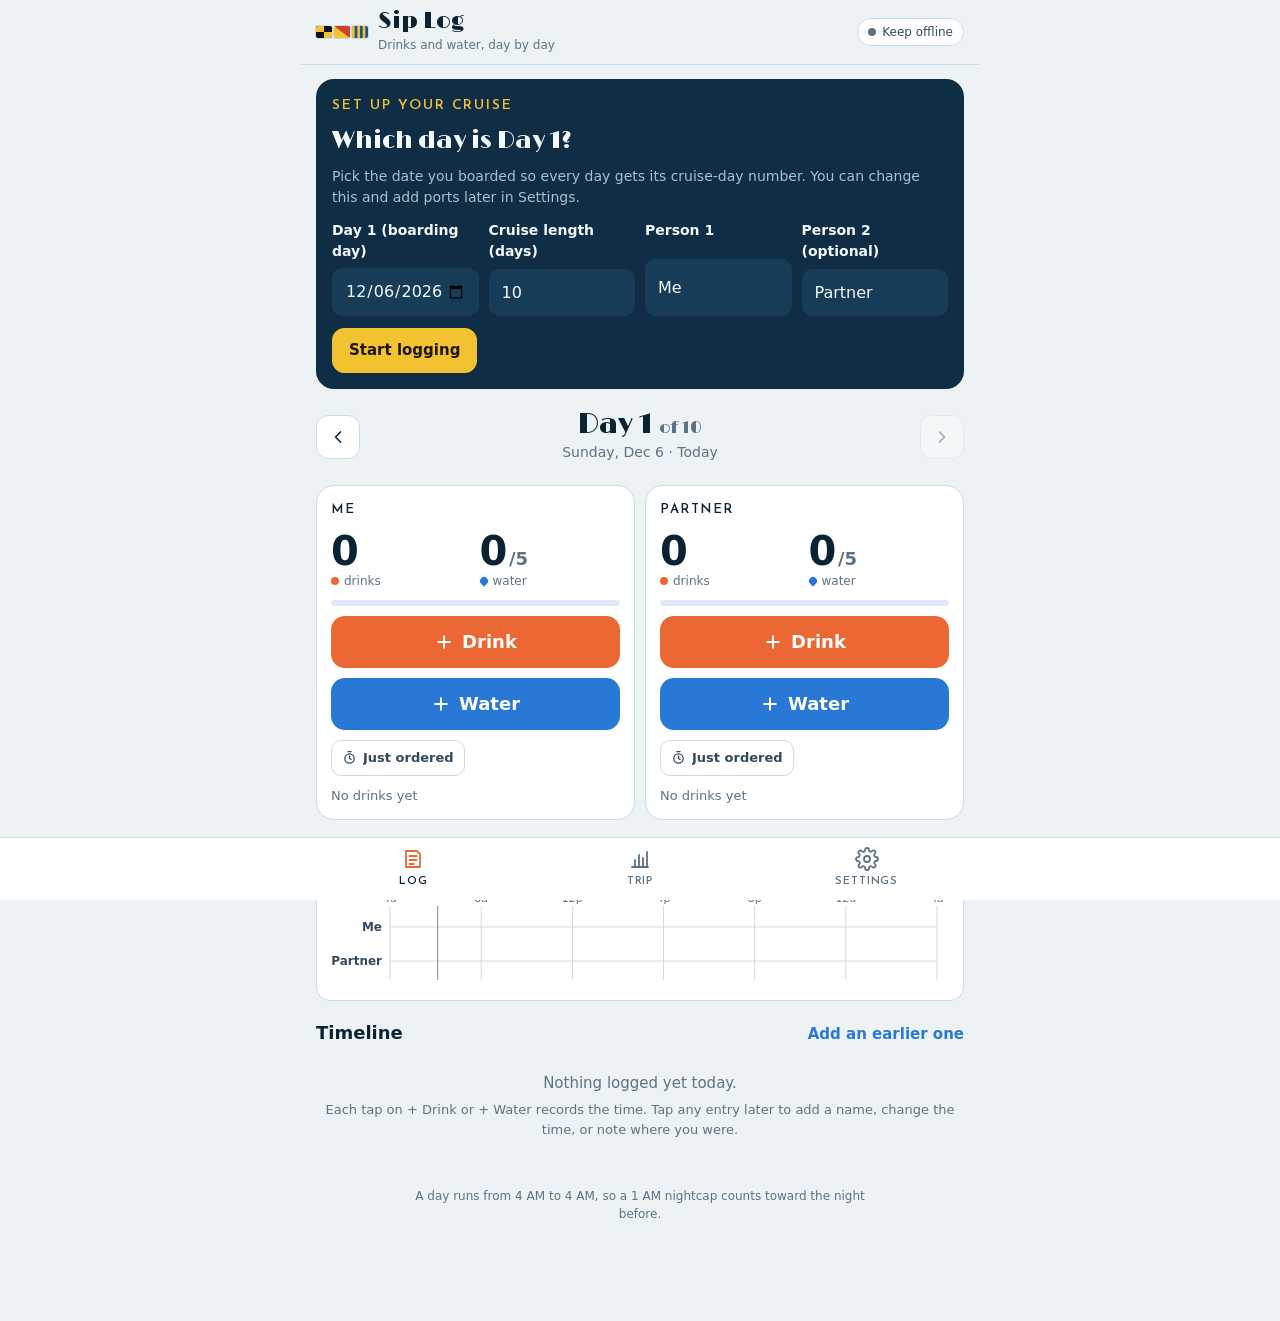
==== Sip-Log.html @ e6760090 "Sip Log: offline drink and water counter One-tap drink and water logging per person, optional drink " ====
<!doctype html>
<html lang="en">
<head>
<meta charset="utf-8">
<meta name="viewport" content="width=device-width, initial-scale=1, viewport-fit=cover">
<title>Sip Log</title>
<meta name="description" content="Offline drink and water counter for your cruise: one-tap logging, finish times, a daily timeline and a day-by-day trip history.">
<meta name="theme-color" content="#0f2d44">
<meta name="mobile-web-app-capable" content="yes">
<meta name="apple-mobile-web-app-capable" content="yes">
<meta name="apple-mobile-web-app-title" content="Sip Log">
<meta name="apple-mobile-web-app-status-bar-style" content="default">
<link rel="icon" type="image/png" href="[data-uri]">
<link rel="apple-touch-icon" href="[data-uri]">
<style>
:root{padding-top:env(safe-area-inset-top,0px);padding-bottom:env(safe-area-inset-bottom,0px)}[hidden]{display:none!important}img{max-width:100%}
@font-face{font-family:"Limelight";font-style:normal;font-weight:400;font-display:swap;src:url([data-uri]) format("woff2")}
@font-face{font-family:"Josefin Sans";font-style:normal;font-weight:600;font-display:swap;src:url([data-uri]) format("woff2")}
/* Layout: a ship's-log page per cruise day. Counters on top, the day's timeline below,
   a deck-style tab bar at the bottom. Drinks are orange, water is blue, everywhere. */
:root {
  --bg: #edf3f5;
  --surface: #ffffff;
  --surface-2: #e2ecf0;
  --ink: #0b2233;
  --ink-2: #33495a;
  --muted: #5d7282;
  --line: #cddbe2;
  --navy: #0f2d44;
  --navy-2: #173c58;
  --navy-ink: #f3f8fa;
  --navy-muted: #a9c0cf;
  --drink: #eb6834;
  --water: #2a78d6;
  --drink-soft: #fbe3d8;
  --water-soft: #dce9f9;
  --flag: #f2c230;
  --good: #23784a;
  --warn: #a35b00;
  --danger: #b3261e;
  --scrim: rgba(4, 16, 26, .55);
  --shadow: 0 1px 2px rgba(11, 34, 51, .06), 0 8px 24px rgba(11, 34, 51, .08);
  --font-display: "Limelight", "Didot", "Bodoni 72", Georgia, serif;
  --font-label: "Josefin Sans", "Futura", "Avenir Next", "Century Gothic", system-ui, sans-serif;
  --font-body: system-ui, -apple-system, "Segoe UI", Roboto, "Helvetica Neue", Arial, sans-serif;
  --r: 14px;
  --tabbar: 62px;
}
@media (prefers-color-scheme: dark) {
  :root:not([data-theme="light"]) {
    --bg: #07131c; --surface: #0e1f2c; --surface-2: #142a3a; --ink: #e7f0f4; --ink-2: #bfd0da;
    --muted: #8ca3b2; --line: #21384a; --navy: #0b2131; --navy-2: #14344b; --navy-ink: #eef5f8; --navy-muted: #9db5c4;
    --drink: #d95926; --water: #3987e5; --drink-soft: #3a2117; --water-soft: #13304f;
    --flag: #f2c230; --good: #5cc98a; --warn: #f0a63a; --danger: #ff8a80; --scrim: rgba(0, 0, 0, .62);
    --shadow: 0 1px 2px rgba(0, 0, 0, .3), 0 8px 24px rgba(0, 0, 0, .35);
    color-scheme: dark;
  }
}
:root[data-theme="dark"] {
  --bg: #07131c; --surface: #0e1f2c; --surface-2: #142a3a; --ink: #e7f0f4; --ink-2: #bfd0da;
  --muted: #8ca3b2; --line: #21384a; --navy: #0b2131; --navy-2: #14344b; --navy-ink: #eef5f8; --navy-muted: #9db5c4;
  --drink: #d95926; --water: #3987e5; --drink-soft: #3a2117; --water-soft: #13304f;
  --flag: #f2c230; --good: #5cc98a; --warn: #f0a63a; --danger: #ff8a80; --scrim: rgba(0, 0, 0, .62);
  --shadow: 0 1px 2px rgba(0, 0, 0, .3), 0 8px 24px rgba(0, 0, 0, .35);
  color-scheme: dark;
}

* { box-sizing: border-box; }
html { -webkit-text-size-adjust: 100%; }
body { margin: 0; background: var(--bg); color: var(--ink); font: 15px/1.5 var(--font-body); -webkit-tap-highlight-color: transparent; }
button, input, select, textarea { font: inherit; color: inherit; }
button { cursor: pointer; }
:focus-visible { outline: 3px solid var(--water); outline-offset: 2px; border-radius: 6px; }
h1, h2, h3 { margin: 0; text-wrap: balance; }
p { margin: 0; }
.eyebrow { font-family: var(--font-label); font-weight: 600; font-size: 12px; letter-spacing: .14em; text-transform: uppercase; color: var(--muted); }
.muted { color: var(--muted); }
.small { font-size: 13px; }
.sr { position: absolute; width: 1px; height: 1px; overflow: hidden; clip: rect(0 0 0 0); white-space: nowrap; }

/* shell */
.app { max-width: 680px; margin: 0 auto; padding-inline: 16px; padding-block: 0 calc(var(--tabbar) + 28px + env(safe-area-inset-bottom, 0px)); }
.top { position: sticky; top: env(safe-area-inset-top, 0px); z-index: 20; margin-inline: -16px; padding: 10px 16px; display: flex; align-items: center; gap: 12px; background: var(--bg); border-bottom: 1px solid var(--line); }
.top::before { content: ""; position: absolute; left: 0; right: 0; bottom: 100%; height: env(safe-area-inset-top, 0px); background: var(--bg); }
.brand { display: flex; align-items: center; gap: 10px; flex: 1; min-width: 0; }
.brand h1 { font-family: var(--font-display); font-weight: 400; font-size: 23px; line-height: 1; }
.brand .sub { font-size: 12px; color: var(--muted); margin-top: 3px; white-space: nowrap; overflow: hidden; text-overflow: ellipsis; }
.brand > div { min-width: 0; }
.flags { display: flex; gap: 2px; flex: none; }
.flags svg { display: block; border-radius: 2px; box-shadow: 0 0 0 1px var(--line); }
.status-pill { flex: none; display: inline-flex; align-items: center; gap: 6px; border: 1px solid var(--line); background: var(--surface); border-radius: 999px; padding: 4px 10px; font-size: 12px; color: var(--ink-2); }
.status-pill i { width: 8px; height: 8px; border-radius: 50%; background: var(--muted); display: inline-block; }
.status-pill.ok i { background: var(--good); }
.tabs { position: fixed; left: 0; right: 0; bottom: 0; z-index: 30; background: var(--surface); border-top: 1px solid var(--line); padding-bottom: env(safe-area-inset-bottom, 0px); }
.tabs .in { max-width: 680px; margin: 0 auto; display: grid; grid-template-columns: repeat(3, 1fr); }
.tabs button { height: var(--tabbar); border: 0; background: none; display: grid; justify-items: center; align-content: center; gap: 3px; color: var(--muted); font-family: var(--font-label); font-weight: 600; font-size: 11px; letter-spacing: .08em; text-transform: uppercase; }
.tabs button svg { width: 24px; height: 24px; }
.tabs button[aria-current="page"] { color: var(--ink); }
.tabs button[aria-current="page"] svg { color: var(--drink); }
.view { padding-block: 14px 8px; display: grid; grid-template-columns: minmax(0, 1fr); gap: 18px; }
.view > * { min-width: 0; }

/* controls */
.btn { display: inline-flex; align-items: center; justify-content: center; gap: 8px; min-height: 44px; padding: 10px 16px; border-radius: 12px; border: 1px solid var(--line); background: var(--surface); color: var(--ink); font-weight: 600; }
.btn svg { width: 18px; height: 18px; flex: none; }
.btn.small { min-height: 36px; padding: 6px 12px; font-size: 14px; border-radius: 10px; }
.btn.ghost { background: transparent; }
.btn.navy { background: var(--navy); border-color: var(--navy); color: var(--navy-ink); }
.btn.danger { color: var(--danger); border-color: currentColor; background: transparent; }
.btn-row { display: flex; flex-wrap: wrap; gap: 8px; }
.linkish { border: 0; background: none; color: var(--water); font-weight: 600; padding: 4px 0; }
.icon-btn { flex: none; width: 44px; height: 44px; display: inline-grid; place-items: center; border-radius: 12px; border: 1px solid var(--line); background: var(--surface); color: var(--ink); }
.icon-btn svg { width: 20px; height: 20px; }
.icon-btn:disabled { opacity: .35; cursor: default; }
.chips { display: flex; flex-wrap: wrap; gap: 8px; }
.chip { display: inline-flex; align-items: center; gap: 6px; min-height: 36px; padding: 6px 12px; border-radius: 999px; border: 1px solid var(--line); background: var(--surface); color: var(--ink-2); font-size: 14px; }
.chip[aria-pressed="true"] { background: var(--ink); border-color: var(--ink); color: var(--bg); }
.seg { display: inline-flex; border: 1px solid var(--line); border-radius: 12px; overflow: hidden; background: var(--surface); }
.seg button { border: 0; background: none; padding: 8px 14px; min-height: 40px; font-size: 14px; font-weight: 600; color: var(--ink-2); }
.seg button + button { border-left: 1px solid var(--line); }
.seg button[aria-pressed="true"] { background: var(--ink); color: var(--bg); }
.field { display: grid; gap: 6px; font-size: 14px; }
.field > span:first-child { font-weight: 600; }
.field input, .field select, .field textarea { width: 100%; border: 1px solid var(--line); background: var(--surface); border-radius: 10px; padding: 10px 12px; min-height: 44px; font-size: 16px; }
.field textarea { min-height: 70px; resize: vertical; }
.inline { display: flex; gap: 8px; align-items: center; }
.inline > input { flex: 1; min-width: 0; }

/* day header */
.dayhead { display: grid; grid-template-columns: auto 1fr auto; gap: 10px; align-items: center; }
.daytitle { border: 0; background: none; text-align: center; padding: 4px; display: grid; justify-items: center; gap: 2px; }
.daytitle .d { font-family: var(--font-display); font-weight: 400; font-size: 28px; line-height: 1.05; }
.daytitle .s { font-size: 14px; color: var(--muted); }
.daytitle .s b { color: var(--ink-2); font-weight: 600; }
.back-today { justify-self: center; }

/* counters */
.people { display: grid; gap: 10px; grid-template-columns: repeat(auto-fit, minmax(150px, 1fr)); }
.tile { background: var(--surface); border: 1px solid var(--line); border-radius: 18px; padding: 14px; display: grid; grid-template-columns: minmax(0, 1fr); gap: 10px; align-content: start; min-width: 0; }
.tile > * { min-width: 0; }
.tile .who { display: flex; justify-content: space-between; align-items: baseline; gap: 6px; }
.tile .who b { font-family: var(--font-label); font-size: 13px; letter-spacing: .12em; text-transform: uppercase; overflow: hidden; text-overflow: ellipsis; white-space: nowrap; }
.figs { display: grid; grid-template-columns: repeat(2, minmax(0, 1fr)); gap: 8px; }
.fig { display: grid; gap: 0; min-width: 0; }
.fig .v { font-size: 40px; font-weight: 700; line-height: 1.05; letter-spacing: -.01em; }
.fig .v .of { font-size: 18px; font-weight: 600; color: var(--muted); margin-left: 2px; letter-spacing: 0; }
.fig .k { font-size: 12px; color: var(--muted); display: flex; align-items: center; gap: 5px; }
.fig .k i { width: 8px; height: 8px; border-radius: 50%; display: inline-block; flex: none; }
.fig.drink .k i { background: var(--drink); }
.fig.water .k i { background: var(--water); border-radius: 50% 50% 50% 0; transform: rotate(-45deg); }
.meter { height: 6px; border-radius: 4px; background: var(--water-soft); overflow: hidden; }
.meter i { display: block; height: 100%; background: var(--water); border-radius: 4px; }
.meter.drinkm { background: var(--drink-soft); }
.meter.drinkm i { background: var(--drink); }
.meter.over i { background: var(--danger); }
.big { min-height: 52px; border-radius: 14px; border: 0; font-size: 18px; font-weight: 700; display: flex; align-items: center; justify-content: center; gap: 8px; width: 100%; color: #fff; }
.big svg { width: 20px; height: 20px; }
.big.drink { background: var(--drink); }
.big.water { background: var(--water); }
.big:active { transform: translateY(1px); }
.mini-row { display: flex; flex-wrap: wrap; gap: 6px; min-width: 0; }
.mini-row > * { min-width: 0; }
.mini { border: 1px solid var(--line); background: transparent; border-radius: 10px; min-height: 36px; padding: 4px 10px; font-size: 13px; font-weight: 600; color: var(--ink-2); display: inline-flex; align-items: center; gap: 6px; max-width: 100%; }
.mini span { overflow: hidden; text-overflow: ellipsis; white-space: nowrap; }
.mini svg { width: 15px; height: 15px; flex: none; }
.lastline { font-size: 13px; color: var(--muted); }
.sipping { border-radius: 12px; padding: 10px; background: var(--drink-soft); display: grid; gap: 8px; }
.sipping p { font-size: 14px; }
.sipping b { font-weight: 700; }
.sipping .btn { background: var(--surface); border-color: var(--drink); min-height: 40px; }
.nudge { font-size: 13px; border-radius: 10px; padding: 8px 10px; background: var(--water-soft); color: var(--ink); }

/* glance strip */
.card { background: var(--surface); border: 1px solid var(--line); border-radius: var(--r); padding: 14px; display: grid; gap: 10px; }
.legend { display: flex; gap: 14px; flex-wrap: wrap; font-size: 12px; color: var(--ink-2); }
.legend span { display: inline-flex; align-items: center; gap: 6px; }
.sw { width: 10px; height: 10px; border-radius: 3px; display: inline-block; }
.sw.drink { background: var(--drink); }
.sw.water { background: var(--water); }
.sw.dot { border-radius: 50%; }
.sw.dia { transform: rotate(45deg); border-radius: 1px; width: 9px; height: 9px; }
.chartbox { position: relative; }
.chartbox svg { display: block; width: 100%; height: auto; overflow: visible; }
.axis-t { fill: var(--muted); font-size: 11px; font-family: var(--font-body); font-variant-numeric: tabular-nums; }
.axis-l { fill: var(--ink-2); font-size: 12px; font-weight: 600; font-family: var(--font-body); }
.grid-l { stroke: var(--line); stroke-width: 1; }
.m-drink { fill: var(--drink); stroke: var(--surface); stroke-width: 2; }
.m-water { fill: var(--water); stroke: var(--surface); stroke-width: 2; }
.m-open { fill: var(--surface); stroke: var(--drink); stroke-width: 2; }
.hit { fill: transparent; cursor: pointer; }
.hit:focus { outline: none; }
.hit:focus + .mk, .hitg:hover .mk, .hitg:focus-within .mk { filter: brightness(1.12); }
.bar-label { fill: var(--ink-2); font-size: 11px; font-weight: 600; font-family: var(--font-body); }
.tip { position: absolute; z-index: 5; pointer-events: none; background: var(--ink); color: var(--bg); border-radius: 10px; padding: 7px 10px; font-size: 13px; line-height: 1.35; box-shadow: var(--shadow); max-width: 220px; transform: translate(-50%, calc(-100% - 10px)); white-space: normal; }
.tip strong { display: block; font-size: 15px; }
.tip .key { display: inline-block; width: 12px; height: 2px; vertical-align: middle; margin-right: 6px; }

/* timeline */
.section-head { display: flex; flex-wrap: wrap; align-items: baseline; justify-content: space-between; gap: 6px 10px; }
.section-head h2 { font-size: 18px; }
.tl { list-style: none; margin: 0; padding: 0; display: grid; }
.tl-item { display: grid; grid-template-columns: 64px 22px 1fr auto; gap: 8px; align-items: start; padding: 10px 2px; width: 100%; border: 0; border-bottom: 1px solid var(--line); background: none; text-align: left; }
.tl-item:active { background: var(--surface-2); }
.tl-item time { font-size: 13px; font-weight: 600; font-variant-numeric: tabular-nums; color: var(--ink-2); padding-top: 2px; }
.tl-ico { width: 22px; height: 22px; display: grid; place-items: center; }
.tl-ico svg { width: 20px; height: 20px; }
.tl-ico.drink { color: var(--drink); }
.tl-ico.water { color: var(--water); }
.tl-main { display: grid; gap: 2px; min-width: 0; }
.tl-main b { font-size: 15px; line-height: 1.3; overflow-wrap: anywhere; }
.tl-main span { font-size: 13px; color: var(--muted); }
.tl-side { font-size: 13px; color: var(--muted); text-align: right; white-space: nowrap; }
.tl-gap { font-size: 12px; color: var(--muted); padding: 3px 0 3px 72px; border-bottom: 1px solid var(--line); }
.who-chip { font-family: var(--font-label); font-weight: 600; font-size: 11px; letter-spacing: .08em; text-transform: uppercase; color: var(--ink-2); background: var(--surface-2); border-radius: 6px; padding: 1px 6px; margin-right: 6px; }
.badge-sip { font-size: 11px; font-weight: 700; color: var(--drink); border: 1px solid currentColor; border-radius: 6px; padding: 0 5px; margin-left: 6px; }
.empty { padding: 22px 8px; text-align: center; color: var(--muted); display: grid; gap: 6px; justify-items: center; }
.sumtable { width: 100%; border-collapse: collapse; font-size: 14px; }
.sumtable th, .sumtable td { padding: 8px 6px; border-bottom: 1px solid var(--line); text-align: right; font-variant-numeric: tabular-nums; white-space: nowrap; }
.sumtable th { font-family: var(--font-label); font-size: 11px; letter-spacing: .1em; text-transform: uppercase; color: var(--muted); font-weight: 600; }
.sumtable th:first-child, .sumtable td:first-child { text-align: left; white-space: normal; }
.sumtable tr.click { cursor: pointer; }
.sumtable tr.click:active td { background: var(--surface-2); }
.sumtable tr.today td { font-weight: 700; }
.sumtable tr.future td { color: var(--muted); }
.tablewrap { overflow-x: auto; }

/* trip */
.stats { display: grid; grid-template-columns: repeat(2, minmax(0, 1fr)); gap: 1px; background: var(--line); border: 1px solid var(--line); border-radius: var(--r); overflow: hidden; }
.stat { background: var(--surface); padding: 12px 14px; display: grid; gap: 2px; min-width: 0; }
.stat .k { font-size: 13px; color: var(--muted); }
.stat .v { font-size: 26px; font-weight: 700; line-height: 1.1; }
.stat .d { font-size: 12px; color: var(--muted); }
.list { display: grid; }
.list > div { display: flex; justify-content: space-between; gap: 10px; padding: 8px 0; border-bottom: 1px solid var(--line); font-size: 14px; }
.list > div span:last-child { color: var(--muted); font-variant-numeric: tabular-nums; white-space: nowrap; }

/* sheets */
.overlay { position: fixed; inset: 0; z-index: 50; background: var(--scrim); display: flex; align-items: flex-end; justify-content: center; }
.panel { background: var(--bg); color: var(--ink); width: 100%; max-width: 620px; max-height: calc(100% - 24px - env(safe-area-inset-top, 0px)); border-radius: 20px 20px 0 0; overflow-y: auto; overscroll-behavior: contain; box-shadow: var(--shadow); padding: 0 16px calc(24px + env(safe-area-inset-bottom, 0px)); animation: rise .22s cubic-bezier(.2, .8, .2, 1); display: grid; gap: 14px; align-content: start; }
.panel > * { min-width: 0; }
@media (min-width: 720px) { .overlay { align-items: center; } .panel { border-radius: 20px; max-height: 90vh; } }
@keyframes rise { from { transform: translateY(24px); opacity: .4; } to { transform: none; opacity: 1; } }
.panel-bar { position: sticky; top: 0; z-index: 2; display: flex; justify-content: space-between; align-items: center; gap: 8px; padding: 12px 0 8px; background: var(--bg); }
.panel-bar h2 { font-size: 18px; }
.sugg { display: grid; border: 1px solid var(--line); border-radius: 10px; overflow: hidden; background: var(--surface); }
.sugg button { border: 0; border-bottom: 1px solid var(--line); background: none; text-align: left; padding: 10px 12px; display: flex; justify-content: space-between; gap: 10px; font-size: 15px; }
.sugg button:last-child { border-bottom: 0; }
.sugg button span:last-child { color: var(--muted); font-size: 13px; white-space: nowrap; }
.daylist { display: grid; }
.daylist button { border: 0; border-bottom: 1px solid var(--line); background: none; text-align: left; padding: 10px 2px; display: grid; grid-template-columns: 1fr auto; gap: 4px 10px; align-items: center; }
.daylist button b { font-size: 15px; }
.daylist button span { font-size: 13px; color: var(--muted); }
.daylist button .tot { grid-row: span 2; text-align: right; font-variant-numeric: tabular-nums; }
.daylist button[aria-current="true"] b { color: var(--drink); }
.setup { background: var(--navy); color: var(--navy-ink); border-radius: 18px; padding: 16px; display: grid; gap: 12px; }
.setup .eyebrow { color: var(--flag); }
.setup h2 { font-family: var(--font-display); font-weight: 400; font-size: 24px; line-height: 1.1; }
.setup p { color: var(--navy-muted); font-size: 14px; }
.setup .field input { background: var(--navy-2); border-color: var(--navy-2); color: var(--navy-ink); }
.setup .btn { border-color: var(--navy-2); background: transparent; color: var(--navy-ink); }
.setup .btn.go { background: var(--flag); border-color: var(--flag); color: #1b1606; }
.settings { display: grid; gap: 16px; }
.settings h3 { font-size: 13px; font-family: var(--font-label); font-weight: 600; letter-spacing: .14em; text-transform: uppercase; color: var(--muted); }
.grid2 { display: grid; grid-template-columns: repeat(auto-fill, minmax(140px, 1fr)); gap: 10px; }
.grid2 > * { min-width: 0; }
.field input[type="date"], .field input[type="datetime-local"] { min-width: 0; max-width: 100%; }
.ports { display: grid; gap: 8px; }
.ports label { display: grid; grid-template-columns: 92px 1fr; gap: 8px; align-items: center; font-size: 13px; color: var(--muted); }
.ports input { border: 1px solid var(--line); background: var(--surface); border-radius: 10px; padding: 8px 10px; min-height: 40px; font-size: 16px; width: 100%; }
.foot { font-size: 12px; color: var(--muted); text-align: center; padding: 8px 0 0; max-width: 60ch; margin-inline: auto; }
.toast { position: fixed; left: 0; right: 0; margin-inline: auto; width: max-content; bottom: calc(var(--tabbar) + 14px + env(safe-area-inset-bottom, 0px)); z-index: 80; background: var(--ink); color: var(--bg); border-radius: 12px; padding: 10px 14px; display: flex; gap: 12px; align-items: center; box-shadow: var(--shadow); max-width: calc(100% - 32px); font-size: 14px; }
.toast button { border: 0; background: none; color: var(--flag); font-weight: 700; padding: 4px; white-space: nowrap; }
@media (prefers-reduced-motion: reduce) { *, *::before, *::after { animation: none !important; transition: none !important; } }

</style>
</head>
<body>
<div class="app" id="app">
  <header class="top">
    <div class="brand">
      <span class="flags" aria-hidden="true" title="L·O·G in signal flags">
        <svg width="16" height="12" viewBox="0 0 16 12"><rect width="16" height="12" fill="#111111"/><rect width="8" height="6" fill="#f2c230"/><rect x="8" y="6" width="8" height="6" fill="#f2c230"/></svg>
        <svg width="16" height="12" viewBox="0 0 16 12"><rect width="16" height="12" fill="#f2c230"/><path d="M0 0H16V12Z" fill="#d23d2c"/></svg>
        <svg width="16" height="12" viewBox="0 0 16 12"><rect width="16" height="12" fill="#1d4f91"/><rect width="2.67" height="12" fill="#f2c230"/><rect x="5.33" width="2.67" height="12" fill="#f2c230"/><rect x="10.67" width="2.67" height="12" fill="#f2c230"/></svg>
      </span>
      <div>
        <h1>Sip Log</h1>
        <p class="sub" id="brand-sub">Drinks and water, day by day</p>
      </div>
    </div>
    <button class="status-pill" id="status" data-act="offline-help" type="button"><i></i><span>Offline</span></button>
  </header>
  <main>
    <section class="view" id="v-log" aria-label="Day log"></section>
    <section class="view" id="v-trip" aria-label="Whole trip" hidden></section>
    <section class="view" id="v-settings" aria-label="Settings" hidden></section>
  </main>
</div>
<nav class="tabs" aria-label="Sections">
  <div class="in">
    <button type="button" data-go="log"><svg viewBox="0 0 24 24" fill="none" stroke="currentColor" stroke-width="1.8" stroke-linecap="round" stroke-linejoin="round"><path d="M5 4h11l3 3v13H5z"/><path d="M8.5 9h7M8.5 13h7M8.5 17h4"/></svg><span>Log</span></button>
    <button type="button" data-go="trip"><svg viewBox="0 0 24 24" fill="none" stroke="currentColor" stroke-width="1.8" stroke-linecap="round" stroke-linejoin="round"><path d="M4 20h16"/><path d="M7 20v-7M11 20V8M15 20v-9M19 20V5"/></svg><span>Trip</span></button>
    <button type="button" data-go="settings"><svg viewBox="0 0 24 24" fill="none" stroke="currentColor" stroke-width="1.8" stroke-linecap="round" stroke-linejoin="round"><circle cx="12" cy="12" r="3"/><path d="M19.4 15a1.7 1.7 0 0 0 .3 1.8l.1.1a2 2 0 1 1-2.8 2.8l-.1-.1a1.7 1.7 0 0 0-1.8-.3 1.7 1.7 0 0 0-1 1.5V21a2 2 0 1 1-4 0v-.1a1.7 1.7 0 0 0-1.1-1.5 1.7 1.7 0 0 0-1.8.3l-.1.1a2 2 0 1 1-2.8-2.8l.1-.1a1.7 1.7 0 0 0 .3-1.8 1.7 1.7 0 0 0-1.5-1H3a2 2 0 1 1 0-4h.1a1.7 1.7 0 0 0 1.5-1.1 1.7 1.7 0 0 0-.3-1.8l-.1-.1a2 2 0 1 1 2.8-2.8l.1.1a1.7 1.7 0 0 0 1.8.3H9a1.7 1.7 0 0 0 1-1.5V3a2 2 0 1 1 4 0v.1a1.7 1.7 0 0 0 1 1.5 1.7 1.7 0 0 0 1.8-.3l.1-.1a2 2 0 1 1 2.8 2.8l-.1.1a1.7 1.7 0 0 0-.3 1.8V9a1.7 1.7 0 0 0 1.5 1H21a2 2 0 1 1 0 4h-.1a1.7 1.7 0 0 0-1.5 1z"/></svg><span>Settings</span></button>
  </div>
</nav>
<div id="layer"></div>
<div class="toast" id="toast" role="status" aria-live="polite" hidden></div>

<script type="text/plain" id="catalog-data">
Beer|1
Glass of wine|1
Glass of bubbly|1
Shot|1
Double|2
Hard seltzer|1
Cocktail|1.5
Frozen drink|1.3
Spiked coffee|1
Rum and Coke|1.3
Vodka cranberry|1.3
Piña Colada|1.3
Painkiller|1.3
Mai Tai (Trader Vic's)|1.7
Resort Mai Tai|1.8
Bahama Mama|1
Rum Runner|1.7
Zombie|3.3
Hurricane|2
Planter's Punch|1.4
Jungle Bird|1.3
Navy Grog|2.1
Scorpion|1.3
Scorpion Bowl|2.7
Blue Hawaiian|1.3
Blue Hawaii|1.2
Goombay Smash|1.6
Coco Loco|2
Lava Flow|1
Miami Vice|1.3
Frozen Daiquiri|1.3
Strawberry Daiquiri (Frozen)|1.3
Mango Daiquiri (Frozen)|1.3
Banana Daiquiri (Frozen)|1.5
Peach Daiquiri (Frozen)|1.3
Passion Fruit Daiquiri (Frozen)|1.3
Pineapple Daiquiri (Frozen)|1.3
Watermelon Daiquiri (Frozen)|1.3
Coconut Daiquiri|1.3
Banana Colada|1.2
Mango Colada|1
Strawberry Colada|1
Skinny Colada|1
Chi Chi|1
Coconut Mojito|1
Pineapple Mojito|1
Passion Fruit Mojito|1
Mango Mojito|1
Rum Swizzle|2.1
Queen's Park Swizzle|1.4
Missionary's Downfall|0.8
Fog Cutter|2
Saturn|0.9
Three Dots and a Dash|1.7
Royal Hawaiian|1.1
Suffering Bastard|1.4
Yellow Bird|1.6
Rum Punch (Bajan)|1.4
Caribbean Rum Punch|1.3
Sky Juice|1.4
Batida de Coco|1.3
Guavaberry Colada|0.8
Aruba Ariba|1.5
Shark Bite|1.3
Bob Marley|1.2
Malibu Sunset|0.5
Doctor Funk|1.4
Ancient Mariner|1.5
Nui Nui|1.4
Cobra's Fang|1.7
Tradewinds|1.5
Hotel Nacional Special|1.2
Coconut Patrón Margarita|1.7
Frozen Coconut Margarita|1.7
Spicy Coconut Margarita|1.7
Pineapple Coconut Margarita|1.7
Mango Coconut Margarita|1.7
Skinny Coconut Margarita|1.3
Tequila Colada|1.3
Classic Margarita|1.8
Tommy's Margarita|1.3
Cadillac Margarita|2
Frozen Margarita|2
Frozen Strawberry Margarita|1.7
Mango Margarita|1.7
Spicy Margarita (Jalapeño)|1.8
Spicy Pineapple Margarita|1.7
Passion Fruit Margarita|1.7
Watermelon Margarita|1.7
Blood Orange Margarita|1.7
Blue Margarita|1.8
Raspberry Margarita|1.8
Peach Margarita|1.7
Hibiscus Margarita|1.7
Cucumber Jalapeño Margarita|1.3
Strawberry Basil Margarita|1.7
Champagne Margarita|1.9
Beergarita|2
Paloma|1.3
Fresh Paloma|1.3
Tequila Sunrise|1.3
El Diablo|1.1
Mexican Mule|1.3
Batanga|1.3
Cantarito|1.3
Ranch Water|1.3
Matador|1
Bloody Maria|1.3
Oaxaca Old Fashioned|1.4
Tequila Sour|1.3
Siesta|1.2
Mexican Firing Squad|1.4
Juan Collins|1.3
Tequila Mojito|1.3
Rosita|1.5
Vampiro|1.3
Mezcal Margarita|1.9
Mezcal Paloma|1.4
Naked and Famous|1.2
Mezcal Negroni|1.4
Division Bell|1.1
Mezcal Mule|1.4
Tequila Espresso Martini|1.2
Mexican Martini|1.8
Espresso Martini|1.5
Coconut Espresso Martini|1.3
Salted Caramel Espresso Martini|1
Irish Cream Espresso Martini|1.1
Cosmopolitan|1.5
White Cosmopolitan|1.5
Lemon Drop|1.7
Raspberry Lemon Drop|1.5
Lavender Lemon Drop|1.5
French Martini|1.1
Passion Fruit Martini|1
Lychee Martini|1.6
Appletini|1.3
Chocolate Martini|1.3
Chocolate Raspberry Martini|1.3
White Chocolate Martini|1.3
Mint Chocolate Martini|1.5
Hazelnut Martini|1.5
Tiramisu Martini|1
Key Lime Pie Martini|1.4
Pineapple Upside-Down Martini|1
Birthday Cake Martini|1.2
Coconut Cream Pie Martini|0.9
Caramel Apple Martini|1.4
Dirty Martini|1.7
Classic Gin Martini|1.9
Vodka Martini|1.8
Vesper|2
Gibson|1.9
Martinez|1.6
Breakfast Martini|1.7
Pomegranate Martini|1.3
Watermelon Martini|1
Cucumber Elderflower Martini|1.6
Peach Martini|1.3
Mango Martini|1.3
Bikini Martini|1.4
Melon Martini|1.3
Raspberry Martini|1.3
Flirtini|1.3
Orange Blossom Martini|1.2
Cucumber Basil Gin Martini|1.4
Blood Orange Martini|1.3
Daiquiri|1.3
Hemingway Daiquiri|1.5
Strawberry Daiquiri (Shaken)|1.3
Ti' Punch|1.7
Corn 'n' Oil|1.5
El Presidente|1.4
Mary Pickford|1.1
Rum Old Fashioned|1.4
Treacle|1.4
Kingston Negroni|1.4
Rum Sour|1.4
Airmail|1.3
Old Cuban|1.6
Cable Car|1.4
Caipirinha|1.3
Caipiroska|1.3
Strawberry Caipirinha|1.3
Passion Fruit Caipirinha|1.3
Pisco Sour|1.4
Pisco Punch|1.3
Guaro Sour|1
Poncha|1.7
Gimlet|1.4
Vodka Gimlet|1.3
Cucumber Gimlet|1.4
Gin Basil Smash|1.4
Bee's Knees|1.4
Southside|1.4
Aviation|1.7
Last Word|1.6
Corpse Reviver No. 2|1.3
Negroni|1.4
White Negroni|1.6
Clover Club|1.2
Pink Lady|1.4
White Lady|1.9
Bramble|1.6
Gin Fizz|1.4
Ramos Gin Fizz|1.4
Singapore Sling|1.6
Monkey Gland|1.1
Pegu Club|1.9
Gin Sour|1.4
Army & Navy|1.4
Hanky Panky|1.7
Bijou|1.9
Jasmine|1.3
Twentieth Century|1.5
Bronx|1.3
Satan's Whiskers|1.3
Casino|1.6
Sidecar|1.8
Between the Sheets|1.8
Jack Rose|1.3
Brandy Crusta|1.7
Metropolitan|1.3
Stinger|1.6
Japanese Cocktail|1.4
Champs-Élysées|1.4
Brandy Old Fashioned|1.4
Brandy Sour|1.4
Amaretto Sour|0.9
Midori Sour|0.8
Sloe Gin Fizz|1
Godmother|1.3
Mojito|1.3
Strawberry Mojito|1.3
Raspberry Mojito|1.3
Watermelon Mojito|1.3
Royal Mojito|1.6
Cuba Libre|1.3
Captain & Coke|1.2
Dark 'n' Stormy|1.3
Moscow Mule|1.3
London Mule|1.4
Jamaican Mule|1.4
Pineapple Mule|1.3
Blackberry Mule|1.3
Gin Gin Mule|1.1
Gin & Tonic|1.4
Spanish Gin Tonic|1.4
Elderflower Gin & Tonic|1.6
Vodka Tonic|1.3
Vodka Soda|1.3
Vodka Cranberry|1.3
Sea Breeze|1
Bay Breeze|1
Malibu Bay Breeze|0.7
Malibu Pineapple|0.7
Madras|1
Screwdriver|1.3
Greyhound|1.3
Salty Dog|1.4
Harvey Wallbanger|1.3
Sex on the Beach|1.2
Fuzzy Navel|0.7
Woo Woo|1.3
Long Island Iced Tea|1.7
Long Beach Iced Tea|1.7
Tokyo Tea|1.9
Electric Lemonade|1.2
Blue Lagoon|1.3
Dirty Shirley|1
Tom Collins|1.4
Vodka Collins|1.3
Elderflower Collins|1.3
Gin Rickey|1.4
Floradora|1.1
Americano|1
Campari Soda|0.8
Garibaldi|0.6
Fernet con Coca|1.3
Piscola|1.3
Chilcano|1.4
Ting with a Sting|1.3
Cyprus Brandy Sour|1.4
Horse's Neck|1.4
Bloody Mary|1.3
Bloody Caesar|1.3
Red Snapper|1.4
Vodka Red Bull|1
Pimm's Cup|0.8
Vodka Lemonade|1.3
John Daly|1
Cucumber Mint Cooler|1.3
Ouzo & Water|1
Pastis|0.8
Aperol Spritz|0.9
Campari Spritz|1.4
Hugo Spritz|1.1
Limoncello Spritz|1.6
Elderflower Spritz|0.9
Lillet Tonic|0.6
Bicicletta|1.4
Negroni Sbagliato|1.2
Mimosa|0.6
Pineapple Mimosa|0.6
Mango Mimosa|0.7
Bellini|0.7
Rossini|0.7
Kir Royale|1.1
Champagne Cocktail|1.1
French 75|1.3
French 77|1.5
Sgroppino|0.9
Death in the Afternoon|1.8
Chambord Royale|1.1
Poinsettia|1
Red Sangria|1.9
White Sangria|1.4
Cava Sangria|1.4
Tinto de Verano|0.7
Kalimotxo|0.7
Rebujito|0.5
Agua de Valencia|1.3
Vermut|0.8
Kir|1.1
Wine Spritzer|0.8
White Port & Tonic|0.6
Sherry Cobbler|0.8
Mulled Wine|1.4
Frosé|0.8
Medio y Medio|1.2
Clericó|0.8
Terremoto|1
Fish House Punch|1.3
Port|1
Michelada|0.9
Chelada|0.9
Shandy|0.5
Radler|0.5
Monaco|0.5
Black Velvet|0.8
Snakebite|1.3
Beermosa|0.4
Lunchbox|1.1
Red Eye|0.6
Stout Float|0.6
Mudslide|1.3
Mudslide (On the Rocks)|1.3
White Russian|1.7
Black Russian|1.7
Colorado Bulldog|1.3
Grasshopper|0.8
Frozen Grasshopper|0.8
Brandy Alexander|1.4
Golden Cadillac|0.9
Golden Dream|0.8
Toasted Almond|0.8
Nutty Irishman|0.6
Bushwacker|1.4
Dirty Banana|1
Monkey La La|1.3
Kahlúa Colada|1
Chocolate Monkey|0.8
Coquito|1
Baileys on the Rocks|0.6
Brandy Milk Punch|1.3
Creamsicle|1.2
Velvet Hammer|1.4
Smith & Curran|0.5
Strawberry Shake (Spiked)|0.4
Chocolate Shake (Spiked)|0.8
Piña Colada Float|1
Carajillo|0.8
Spanish Coffee|1.6
Mexican Coffee|1
Jamaican Coffee|1
Keoke Coffee|1.2
Baileys Coffee|0.4
Café Amaretto|0.7
Hazelnut Coffee|0.6
Café Royale|0.7
Caffè Corretto|0.3
Kahlúa Iced Coffee|0.5
RumChata Iced Coffee|0.3
Hot Buttered Rum|1.3
Hot Toddy (Brandy)|1
Peppermint Patty|0.8
Spiked Mexican Hot Chocolate|1
Baileys Hot Chocolate|0.4
Spiced Rum Chai|0.9
Spiked Affogato|0.3
Lemon Drop Shot|0.8
Kamikaze|1
B-52|0.6
Baby Guinness|0.4
Buttery Nipple|0.4
Mini Beer|0.5
Jäger Bomb|0.9
Pineapple Upside-Down Shot|0.4
Chocolate Cake Shot|0.8
White Tea Shot|0.5
Mexican Candy Shot|0.8
Tequila Shot|1
Tequila & Sangrita|1
Scooby Snack|0.3
Surfer on Acid|0.5
Melon Ball|0.5
Purple Hooter|0.6
Alien Brain Hemorrhage|0.3
Mind Eraser|1
Irish Flag|0.7
Pink Starburst|0.6
Cinnamon Toast Shot|0.5
Rattlesnake|0.5
Jolly Rancher|0.6
Apple Pie Shot|0.4
Birthday Cake Shot|0.6
Limoncello|0.8
Ginjinha|0.5
Sambuca con la Mosca|0.6
Mastiha on Ice|1
Xtabentún|0.8
Grappa|0.7
Amaro Digestivo|0.6
Fernet Shot|0.7
Mezcal Neat|1.1
Añejo Tequila Neat|1
Cognac Neat|1
Piña Fumada|1.4
Jamaican Rum Punch|1.6
Midori Splice|0.7
Coconut Mule|0.7
Tequila Lemonade|1.3
Strawberry Martini|1.3
Japanese Slipper|1
Tuxedo No. 2|1.9
Alaska|1.7
Pink Gin|1.5
Vodka Sour|1.3
Chilean Pisco Sour|1.3
Gin Daisy|1.4
French Connection|1.3
Charlie Chaplin|0.8
Aperol Sour|0.3
Gin & Juice|1.4
Limoncello Collins|1.2
Rum Collins|1.3
Pink Lemonade Vodka|1.3
Vodka Cherry Limeade|1
Strawberry Mule|1.3
Blueberry Mojito|1.3
Rosé Sangria|1.6
Spaghett|1.1
Shandy Gaff|0.5
Kir Breton|0.6
Gin Alexander|1.5
Café Brûlot|1
Guava Daiquiri (Frozen)|1.3
Guava Margarita|1.7
Guava Mimosa|0.7
Ginger Gimlet|1.6
Old-School Gimlet|1.4
Hpnotiq Breeze|0.4
Orange Crush|1.7
Rosemary Greyhound|1.3
Ginger Mojito|1.3
Mango Mule|1.3
Creamsicle Shot|0.4
Aguardiente|0.5
</script>
<script>window.SIPLOG_URL = "https://porkupine0.github.io/sip-log/";</script>
<script>
/* Sip Log: drink and water counter with a day-by-day timeline. Runs fully offline. */
(function () {
  'use strict';
  const $ = (s, el) => (el || document).querySelector(s);
  const $$ = (s, el) => [...(el || document).querySelectorAll(s)];
  const esc = s => String(s == null ? '' : s).replace(/[&<>"']/g, c => ({ '&': '&amp;', '<': '&lt;', '>': '&gt;', '"': '&quot;', "'": '&#39;' }[c]));
  const norm = s => String(s).toLowerCase().normalize('NFD').replace(/[̀-ͯ]/g, '').replace(/['’]/g, '').trim();
  const pad = n => String(n).padStart(2, '0');
  const SITE = window.SIPLOG_URL || '';
  const RECIPES_URL = 'https://porkupine0.github.io/sip-and-sail/';

  // Drink names from the Sip & Sail catalog ("name|standard drinks")
  const CATALOG = ($('#catalog-data') ? $('#catalog-data').textContent : '').split('\n').map(l => l.trim()).filter(Boolean)
    .map(l => { const [name, std] = l.split('|'); return { name, std: +std, n: norm(name) }; });
  const catalogByName = new Map(CATALOG.map(c => [c.n, c]));

  // ---------- storage ----------
  const mem = {};
  const store = {
    get(k, d) {
      try { const v = localStorage.getItem('siplog.' + k); if (v != null) return JSON.parse(v); } catch (e) { /* ignore */ }
      return Object.prototype.hasOwnProperty.call(mem, k) ? mem[k] : d;
    },
    set(k, v) { mem[k] = v; try { localStorage.setItem('siplog.' + k, JSON.stringify(v)); } catch (e) { /* ignore */ } }
  };
  const S = Object.assign({
    people: ['Me', 'Partner'], start: '', days: 10, ports: [], cutoff: 4,
    waterUnit: 'bottle', waterGoal: 5, limit: '', pkg: '', price: 16,
    theme: 'auto', setupDone: false, lastBackup: 0
  }, store.get('settings', {}));
  let E = store.get('entries', []);
  if (!Array.isArray(E)) E = [];
  const saveS = () => store.set('settings', S);
  const saveE = () => store.set('entries', E);
  try { if (navigator.storage && navigator.storage.persist) navigator.storage.persist().catch(() => {}); } catch (e) { /* ignore */ }

  const STRENGTHS = [['Light', 1, 'beer, wine, spritz'], ['Regular', 1.5, 'most cocktails'], ['Strong', 2, 'doubles, Long Islands']];
  const WATER = { glass: ['Glass', 240, '8 oz'], cup: ['Large cup', 355, '12 oz'], bottle: ['Bottle', 500, '16.9 oz'], liter: ['Liter', 1000, '33.8 oz'] };
  const SPOTS = ['Pool deck', 'Martini Bar', 'Sunset Bar', 'Lounge', 'Dinner', 'Show', 'Casino', 'Cabin', 'Ashore', 'Other'];

  // ---------- dates: a cruise day runs from the cutoff hour to the cutoff hour next morning ----------
  const ymd = d => `${d.getFullYear()}-${pad(d.getMonth() + 1)}-${pad(d.getDate())}`;
  const parse = k => { const [y, m, d] = k.split('-').map(Number); return { y, m, d }; };
  const dayKey = ts => ymd(new Date(ts - (+S.cutoff || 0) * 3600e3));
  const curKey = () => dayKey(Date.now());
  const dayIndex = k => { const a = parse(S.start), b = parse(k); return Math.round((Date.UTC(b.y, b.m - 1, b.d) - Date.UTC(a.y, a.m - 1, a.d)) / 864e5); };
  const keyAt = i => { const a = parse(S.start); const d = new Date(Date.UTC(a.y, a.m - 1, a.d + i)); return `${d.getUTCFullYear()}-${pad(d.getUTCMonth() + 1)}-${pad(d.getUTCDate())}`; };
  const inTrip = k => { const i = dayIndex(k); return i >= 0 && i < (+S.days || 0); };
  const dateLabel = (k, o) => { const { y, m, d } = parse(k); return new Date(y, m - 1, d, 12).toLocaleDateString(undefined, o || { weekday: 'short', month: 'short', day: 'numeric' }); };
  const dayStart = k => { const { y, m, d } = parse(k); return new Date(y, m - 1, d, +S.cutoff || 0, 0, 0, 0).getTime(); };
  const dayName = k => inTrip(k) ? `Day ${dayIndex(k) + 1}` : dateLabel(k, { month: 'short', day: 'numeric' });
  const portOf = k => (inTrip(k) && S.ports[dayIndex(k)]) || '';
  if (!S.start) S.start = curKey();

  // ---------- formatting ----------
  const fmtTime = ts => new Date(ts).toLocaleTimeString(undefined, { hour: 'numeric', minute: '2-digit' });
  const fmt1 = n => (Math.round(n * 10) / 10).toFixed(1).replace(/\.0$/, '');
  function fmtDur(min) { min = Math.max(0, Math.round(min)); if (min < 60) return min + ' min'; const h = Math.floor(min / 60), m = min % 60; return h + ' h' + (m ? ' ' + m + ' min' : ''); }
  function ago(ts) { const m = Math.round((Date.now() - ts) / 60000); return m < 1 ? 'just now' : fmtDur(m) + ' ago'; }
  function volume(ml) { return (ml >= 1000 ? fmt1(ml / 1000) + ' L' : Math.round(ml) + ' ml') + ' · ' + Math.round(ml / 29.5735) + ' oz'; }
  const money = n => '$' + Math.round(n).toLocaleString();
  const toInput = ts => { const d = new Date(ts); return `${ymd(d)}T${pad(d.getHours())}:${pad(d.getMinutes())}`; };
  const fromInput = v => { if (!v) return null; const [a, b] = v.split('T'); const { y, m, d } = parse(a); const [hh, mm] = (b || '0:0').split(':').map(Number); return new Date(y, m - 1, d, hh || 0, mm || 0).getTime(); };
  const people = () => (S.people && S.people.length ? S.people : ['Me']).map((p, i) => p || `Person ${i + 1}`);
  const uid = () => Date.now().toString(36) + Math.random().toString(36).slice(2, 7);

  // ---------- icons ----------
  const I = {
    plus: '<svg viewBox="0 0 24 24" fill="none" stroke="currentColor" stroke-width="2.4" stroke-linecap="round"><path d="M12 5v14M5 12h14"/></svg>',
    check: '<svg viewBox="0 0 24 24" fill="none" stroke="currentColor" stroke-width="2.2" stroke-linecap="round" stroke-linejoin="round"><path d="m5 12.5 4.5 4.5L19 7.5"/></svg>',
    timer: '<svg viewBox="0 0 24 24" fill="none" stroke="currentColor" stroke-width="2" stroke-linecap="round" stroke-linejoin="round"><circle cx="12" cy="13.5" r="7.5"/><path d="M12 9.5v4l2.5 1.5M9.5 2.5h5"/></svg>',
    again: '<svg viewBox="0 0 24 24" fill="none" stroke="currentColor" stroke-width="2" stroke-linecap="round" stroke-linejoin="round"><path d="M4 12a8 8 0 0 1 13.7-5.6L20 8.5M20 4v4.5h-4.5M20 12a8 8 0 0 1-13.7 5.6L4 15.5M4 20v-4.5h4.5"/></svg>',
    left: '<svg viewBox="0 0 24 24" fill="none" stroke="currentColor" stroke-width="2" stroke-linecap="round" stroke-linejoin="round"><path d="m15 6-6 6 6 6"/></svg>',
    right: '<svg viewBox="0 0 24 24" fill="none" stroke="currentColor" stroke-width="2" stroke-linecap="round" stroke-linejoin="round"><path d="m9 6 6 6-6 6"/></svg>',
    x: '<svg viewBox="0 0 24 24" fill="none" stroke="currentColor" stroke-width="2" stroke-linecap="round"><path d="M6 6l12 12M18 6 6 18"/></svg>',
    copy: '<svg viewBox="0 0 24 24" fill="none" stroke="currentColor" stroke-width="1.9" stroke-linecap="round" stroke-linejoin="round"><rect x="8" y="8" width="12" height="12" rx="2.5"/><path d="M16 8V6a2 2 0 0 0-2-2H6a2 2 0 0 0-2 2v8a2 2 0 0 0 2 2h2"/></svg>',
    drink: '<svg viewBox="0 0 24 24" fill="none" stroke="currentColor" stroke-width="1.9" stroke-linecap="round" stroke-linejoin="round"><path d="M4 5h16c0 5-3.6 8-8 8s-8-3-8-8zM12 13v6.5M8 20h8"/></svg>',
    water: '<svg viewBox="0 0 24 24" fill="currentColor"><path d="M12 2.8c3.4 4.3 6.5 8 6.5 11.4a6.5 6.5 0 0 1-13 0C5.5 10.8 8.6 7.1 12 2.8z"/></svg>',
    heart: '<svg viewBox="0 0 24 24" fill="currentColor"><path d="M12 20s-7.5-4.6-7.5-10.2A4.2 4.2 0 0 1 12 7.3a4.2 4.2 0 0 1 7.5 2.5C19.5 15.4 12 20 12 20z"/></svg>'
  };

  // ---------- theme ----------
  const hostTheme = document.documentElement.getAttribute('data-theme');
  function applyTheme() {
    const r = document.documentElement;
    if (S.theme === 'auto') { if (hostTheme) r.setAttribute('data-theme', hostTheme); else r.removeAttribute('data-theme'); }
    else r.setAttribute('data-theme', S.theme);
  }

  // ---------- data helpers ----------
  const forDay = k => E.filter(e => dayKey(e.t) === k);
  const byPerson = (list, p) => list.filter(e => (e.p || 0) === p);
  function stats(list) {
    const drinks = list.filter(e => e.kind === 'drink');
    const waters = list.filter(e => e.kind === 'water');
    const done = drinks.filter(e => !e.open).sort((a, b) => a.t - b.t);
    const first = done[0], last = done[done.length - 1];
    return {
      drinks: drinks.length, waters: waters.length,
      std: drinks.reduce((a, e) => a + (+e.std || 0), 0),
      ml: waters.reduce((a, e) => a + (+e.ml || 0), 0),
      first, last, open: drinks.filter(e => e.open).sort((a, b) => a.t - b.t),
      pace: done.length >= 2 && last.t - first.t >= 5 * 60000 ? (last.t - first.t) / (done.length - 1) / 60000 : null
    };
  }
  function lastNamed(p) {
    let best = null;
    for (const e of E) if (e.kind === 'drink' && (e.p || 0) === p && e.name && (!best || e.t > best.t)) best = e;
    return best;
  }
  function recentNames() {
    const seen = new Map();
    E.filter(e => e.kind === 'drink' && e.name).sort((a, b) => b.t - a.t).forEach(e => { const n = norm(e.name); if (!seen.has(n)) seen.set(n, e); });
    return [...seen.values()];
  }
  const stdFor = name => { const c = name && catalogByName.get(norm(name)); return c ? c.std : null; };

  // ---------- overlays, toasts, clipboard ----------
  const layer = $('#layer');
  const stack = [];
  let ignorePop = 0;
  function openOverlay(html, opts) {
    opts = opts || {};
    const el = document.createElement('div');
    el.className = 'overlay';
    el.innerHTML = html;
    let pushed = false;
    try { history.pushState({ siplog: stack.length + 1 }, ''); pushed = true; } catch (e) { pushed = false; }
    layer.appendChild(el);
    stack.push({ el, pushed, onClose: opts.onClose });
    document.body.style.overflow = 'hidden';
    el.addEventListener('click', e => { if (e.target === el) closeTop(); });
    setTimeout(() => { const f = el.querySelector('[data-autofocus]'); if (f) try { f.focus({ preventScroll: true }); } catch (e) { /* ignore */ } }, 40);
    return el;
  }
  function removeTop() {
    const e = stack.pop(); if (!e) return null;
    e.el.remove();
    if (e.onClose) e.onClose();
    if (!stack.length) document.body.style.overflow = '';
    return e;
  }
  function closeTop() { const e = removeTop(); if (e && e.pushed) { ignorePop++; try { history.back(); } catch (err) { ignorePop--; } } }
  window.addEventListener('popstate', () => { if (ignorePop > 0) { ignorePop--; return; } if (stack.length) removeTop(); });
  document.addEventListener('keydown', e => { if (e.key === 'Escape' && stack.length) closeTop(); });

  let toastTimer;
  function toast(msg, actions) {
    const t = $('#toast');
    t.innerHTML = `<span>${esc(msg)}</span>` + (actions || []).map((a, i) => `<button type="button" data-ti="${i}">${esc(a[0])}</button>`).join('');
    (actions || []).forEach((a, i) => { t.querySelector(`[data-ti="${i}"]`).onclick = () => { t.hidden = true; a[1](); }; });
    t.hidden = false;
    clearTimeout(toastTimer);
    toastTimer = setTimeout(() => { t.hidden = true; }, actions && actions.length ? 6000 : 2600);
  }
  function copyText(text, okMsg) {
    const fallback = () => {
      const ta = document.createElement('textarea');
      ta.value = text; ta.setAttribute('readonly', ''); ta.style.position = 'fixed'; ta.style.opacity = '0';
      document.body.appendChild(ta); ta.select();
      let ok = false; try { ok = document.execCommand('copy'); } catch (e) { ok = false; }
      ta.remove();
      toast(ok ? okMsg : 'Copy was blocked here. Select the text and copy it manually.');
    };
    try {
      if (navigator.clipboard && navigator.clipboard.writeText) navigator.clipboard.writeText(text).then(() => toast(okMsg), fallback);
      else fallback();
    } catch (e) { fallback(); }
  }

  // ---------- navigation ----------
  const VIEWS = ['log', 'trip', 'settings'];
  let view = 'log';
  let sel = curKey();
  let tripWho = -1;
  function go(v) {
    view = v;
    VIEWS.forEach(x => { $('#v-' + x).hidden = x !== v; });
    $$('.tabs button').forEach(b => b.setAttribute('aria-current', b.dataset.go === v ? 'page' : 'false'));
    render();
    try { window.scrollTo(0, 0); } catch (e) { /* ignore */ }
  }
  function render() {
    if (view === 'log') renderLog();
    else if (view === 'trip') renderTrip();
    else renderSettings();
  }

  // ---------- LOG ----------
  function renderLog() {
    const k = sel, cur = curKey(), isToday = k === cur;
    const list = forDay(k);
    const ppl = people();
    const i = dayIndex(k);
    let h = '';
    if (!S.setupDone) h += setupHTML();
    h += `<div class="dayhead">
      <button class="icon-btn" type="button" data-act="prevday" aria-label="Previous day">${I.left}</button>
      <button class="daytitle" type="button" data-act="days" aria-label="Choose a day">
        <span class="d">${inTrip(k) ? `Day ${i + 1} <span class="muted" style="font-size:.6em">of ${S.days}</span>` : esc(dateLabel(k, { month: 'short', day: 'numeric' }))}</span>
        <span class="s">${esc(dateLabel(k, { weekday: 'long', month: 'short', day: 'numeric' }))}${portOf(k) ? ` · <b>${esc(portOf(k))}</b>` : ''}${isToday ? ' · Today' : ''}</span>
      </button>
      <button class="icon-btn" type="button" data-act="nextday" aria-label="Next day" ${k >= cur ? 'disabled' : ''}>${I.right}</button>
    </div>
    ${isToday ? '' : '<button class="btn small back-today" type="button" data-act="today">Back to today</button>'}
    <div class="people">${ppl.map((name, p) => tileHTML(name, p, byPerson(list, p), isToday, k)).join('')}</div>
    <section class="card" aria-label="Day at a glance">
      <div class="section-head"><h2>Day at a glance</h2><div class="legend"><span><i class="sw drink dot"></i>Drinks</span><span><i class="sw water dia"></i>Water</span></div></div>
      <div class="chartbox" id="glance"></div>
    </section>
    ${timelineHTML(list, k, isToday)}
    ${summaryHTML(k, list)}
    <p class="foot">A day runs from ${fmtHour(S.cutoff)} to ${fmtHour(S.cutoff)}, so a 1 AM nightcap counts toward the night before.</p>`;
    $('#v-log').innerHTML = h;
    drawGlance(k, list);
  }
  const fmtHour = h => { h = +h || 0; return h === 0 ? 'midnight' : h < 12 ? h + ' AM' : h === 12 ? 'noon' : (h - 12) + ' PM'; };

  function setupHTML() {
    return `<div class="setup">
      <p class="eyebrow">Set up your cruise</p>
      <h2>Which day is Day 1?</h2>
      <p>Pick the date you boarded so every day gets its cruise-day number. You can change this and add ports later in Settings.</p>
      <div class="grid2">
        <label class="field" for="su-start"><span>Day 1 (boarding day)</span><input id="su-start" type="date" value="${esc(S.start)}"></label>
        <label class="field" for="su-days"><span>Cruise length (days)</span><input id="su-days" type="number" min="1" max="60" inputmode="numeric" value="${esc(S.days)}"></label>
        <label class="field" for="su-p0"><span>Person 1</span><input id="su-p0" value="${esc(S.people[0] || '')}" placeholder="Me" maxlength="16"></label>
        <label class="field" for="su-p1"><span>Person 2 (optional)</span><input id="su-p1" value="${esc(S.people[1] || '')}" placeholder="Leave blank if just you" maxlength="16"></label>
      </div>
      <div class="btn-row"><button class="btn go" type="button" data-act="setup-save">Start logging</button></div>
    </div>`;
  }

  function tileHTML(name, p, list, isToday, k) {
    const st = stats(list);
    const goal = +S.waterGoal || 0, lim = +S.limit || 0;
    const open = st.open[st.open.length - 1];
    const ln = isToday ? lastNamed(p) : null;
    return `<div class="tile">
      <div class="who"><b>${esc(name)}</b>${st.std ? `<span class="muted small">≈${fmt1(st.std)} std</span>` : ''}</div>
      <div class="figs">
        <div class="fig drink"><span class="v">${st.drinks}${lim ? `<span class="of">/${lim}</span>` : ''}</span><span class="k"><i></i>${st.drinks === 1 ? 'drink' : 'drinks'}</span></div>
        <div class="fig water"><span class="v">${st.waters}${goal ? `<span class="of">/${goal}</span>` : ''}</span><span class="k"><i></i>water</span></div>
      </div>
      ${lim ? `<div class="meter drinkm ${st.drinks > lim ? 'over' : ''}" role="img" aria-label="${st.drinks} of ${lim} drinks"><i style="width:${Math.min(100, st.drinks / lim * 100)}%"></i></div>` : ''}
      ${goal ? `<div class="meter" role="img" aria-label="${st.waters} of ${goal} waters"><i style="width:${Math.min(100, st.waters / goal * 100)}%"></i></div>` : ''}
      ${open ? `<div class="sipping"><p>Sipping <b>${esc(open.name || 'a drink')}</b> · <span data-dur="${open.start || open.t}">${fmtDur((Date.now() - (open.start || open.t)) / 60000)}</span></p><button class="btn small" type="button" data-act="finish" data-id="${open.id}">${I.check}Finished</button></div>` : ''}
      ${isToday ? `
        <button class="big drink" type="button" data-act="add-drink" data-p="${p}">${I.plus}Drink</button>
        <button class="big water" type="button" data-act="add-water" data-p="${p}">${I.plus}Water</button>
        <div class="mini-row">
          <button class="mini" type="button" data-act="start-drink" data-p="${p}">${I.timer}<span>Just ordered</span></button>
          ${ln ? `<button class="mini" type="button" data-act="again" data-p="${p}" data-id="${ln.id}" title="Log another ${esc(ln.name)}">${I.again}<span>${esc(ln.name)}</span></button>` : ''}
        </div>` : `<button class="btn small" type="button" data-act="add-past" data-p="${p}">Add to ${esc(dayName(k))}</button>`}
      <p class="lastline">${st.last ? `Last drink ${fmtTime(st.last.t)}${isToday ? ` · <span data-ago="${st.last.t}">${ago(st.last.t)}</span>` : ''}` : 'No drinks yet'}${st.pace ? ` · one every ${fmtDur(st.pace)}` : ''}</p>
      ${isToday && st.drinks - st.waters >= 2 ? `<p class="nudge">${st.drinks - st.waters} drinks ahead of water. Time for a bottle?</p>` : ''}
    </div>`;
  }

  // Day at a glance: one row per person, drinks (circles) and water (diamonds) on a clock axis
  function drawGlance(k, list) {
    const box = $('#glance'); if (!box) return;
    const ppl = people();
    const W = Math.max(260, box.clientWidth || 340);
    const left = Math.min(84, Math.max(48, Math.max(...ppl.map(n => n.length)) * 7 + 10)), right = 12, top = 20, row = 34;
    const H = top + ppl.length * row + 8;
    const t0 = dayStart(k), t1 = t0 + 24 * 3600e3;
    const x = t => left + (t - t0) / (t1 - t0) * (W - left - right);
    let s = `<svg width="${W}" height="${H}" viewBox="0 0 ${W} ${H}" role="img" aria-label="Timeline of drinks and water for ${esc(dayName(k))}">`;
    for (let hr = 0; hr <= 24; hr++) {
      const clock = ((+S.cutoff || 0) + hr) % 24;
      if (clock % 4 !== 0) continue;
      const xx = x(t0 + hr * 3600e3);
      s += `<line class="grid-l" x1="${xx}" x2="${xx}" y1="${top - 4}" y2="${H - 6}"/><text class="axis-t" x="${xx}" y="${top - 8}" text-anchor="middle">${clock === 0 ? '12a' : clock === 12 ? '12p' : clock < 12 ? clock + 'a' : (clock - 12) + 'p'}</text>`;
    }
    ppl.forEach((name, p) => {
      const cy = top + p * row + row / 2;
      s += `<line class="grid-l" x1="${left}" x2="${W - right}" y1="${cy}" y2="${cy}"/><text class="axis-l" x="${left - 8}" y="${cy + 4}" text-anchor="end">${esc(name.length > 10 ? name.slice(0, 9) + '…' : name)}</text>`;
    });
    const now = Date.now();
    if (now > t0 && now < t1) s += `<line x1="${x(now)}" x2="${x(now)}" y1="${top - 4}" y2="${H - 6}" stroke="var(--ink)" stroke-width="1" opacity=".5"/>`;
    list.slice().sort((a, b) => a.t - b.t).forEach(e => {
      const cy = top + (e.p || 0) * row + row / 2, cx = x(Math.min(Math.max(e.t, t0), t1));
      const label = `${fmtTime(e.t)} · ${e.kind === 'water' ? 'Water' : (e.name || 'Drink')}${e.open ? ' (sipping)' : ''} · ${people()[e.p || 0]}`;
      const mark = e.kind === 'water'
        ? `<rect class="mk m-water" x="${cx - 4.5}" y="${cy - 4.5}" width="9" height="9" transform="rotate(45 ${cx} ${cy})"/>`
        : `<circle class="mk ${e.open ? 'm-open' : 'm-drink'}" cx="${cx}" cy="${cy}" r="5.5"/>`;
      s += `<g class="hitg"><circle class="hit" cx="${cx}" cy="${cy}" r="12" tabindex="0" role="button" aria-label="${esc(label)}" data-act="edit" data-id="${e.id}" data-tip-x="${cx}" data-tip-y="${cy - 8}"/>${mark}</g>`;
    });
    s += '</svg><div class="tip" hidden></div>';
    box.innerHTML = s;
    bindTips(box, el => {
      const e = E.find(x => x.id === el.dataset.id); if (!e) return null;
      return [fmtTime(e.t), `${e.kind === 'water' ? 'Water' : (e.name || 'Drink')}${e.open ? ', still sipping' : ''}`, people()[e.p || 0], e.kind === 'water' ? 'water' : 'drink'];
    });
  }
  function bindTips(box, content) {
    const tip = box.querySelector('.tip');
    const show = el => {
      const c = content(el); if (!c) return;
      tip.textContent = '';
      const strong = document.createElement('strong'); strong.textContent = c[0]; tip.appendChild(strong);
      const line = document.createElement('div');
      const key = document.createElement('span'); key.className = 'key'; key.style.background = c[3] === 'water' ? 'var(--water)' : 'var(--drink)';
      line.appendChild(key); line.appendChild(document.createTextNode(c[1])); tip.appendChild(line);
      if (c[2]) { const w = document.createElement('div'); w.style.opacity = '.75'; w.textContent = c[2]; tip.appendChild(w); }
      const bx = +el.dataset.tipX, W = box.clientWidth;
      tip.style.left = Math.min(Math.max(bx, 70), W - 70) + 'px';
      tip.style.top = el.dataset.tipY + 'px';
      tip.hidden = false;
    };
    const hide = () => { tip.hidden = true; };
    $$('[data-tip-x]', box).forEach(el => {
      el.addEventListener('pointerenter', () => show(el));
      el.addEventListener('pointerleave', hide);
      el.addEventListener('focus', () => show(el));
      el.addEventListener('blur', hide);
    });
  }

  function timelineHTML(list, k, isToday) {
    const sorted = list.slice().sort((a, b) => b.t - a.t);
    const ppl = people();
    let rows = '';
    sorted.forEach((e, idx) => {
      if (idx > 0) {
        const gap = (sorted[idx - 1].t - e.t) / 60000;
        if (gap >= 1) rows += `<li class="tl-gap" aria-hidden="true">${fmtDur(gap)} later</li>`;
      }
      const isW = e.kind === 'water';
      const bits = [];
      if (!isW && e.start && !e.open) bits.push(`ordered ${fmtTime(e.start)} · ${fmtDur((e.t - e.start) / 60000)}`);
      if (e.open) bits.push(`started ${fmtTime(e.start || e.t)}`);
      if (isW) bits.push((WATER[e.unit] || ['Water'])[0].toLowerCase() + ' · ' + volume(e.ml || 0));
      if (e.where) bits.push(e.where);
      if (e.note) bits.push('“' + e.note + '”');
      rows += `<li><button class="tl-item" type="button" data-act="edit" data-id="${e.id}">
        <time datetime="${new Date(e.t).toISOString()}">${fmtTime(e.t)}</time>
        <span class="tl-ico ${isW ? 'water' : 'drink'}" aria-hidden="true">${isW ? I.water : I.drink}</span>
        <span class="tl-main"><b>${esc(isW ? 'Water' : (e.name || 'Drink'))}${e.fav ? ' <span style="color:var(--drink)" aria-label="favorite">♥</span>' : ''}${e.open ? '<span class="badge-sip">Sipping</span>' : ''}</b>
          <span>${ppl.length > 1 ? `<span class="who-chip">${esc(ppl[e.p || 0] || '')}</span>` : ''}${esc(bits.join(' · '))}</span></span>
        <span class="tl-side">${isW ? '' : '≈' + fmt1(+e.std || 0)}</span>
      </button></li>`;
    });
    return `<section aria-label="Timeline">
      <div class="section-head"><h2>Timeline</h2><button class="linkish" type="button" data-act="add-past" data-p="-1">${isToday ? 'Add an earlier one' : 'Add to this day'}</button></div>
      ${sorted.length ? `<ul class="tl">${rows}</ul>` : `<div class="empty"><p>${isToday ? 'Nothing logged yet today.' : 'Nothing logged on this day.'}</p><p class="small">Each tap on + Drink or + Water records the time. Tap any entry later to add a name, change the time, or note where you were.</p></div>`}
    </section>`;
  }

  function summaryHTML(k, list) {
    if (!list.length) return '';
    const ppl = people();
    const rows = ppl.map((n, p) => {
      const st = stats(byPerson(list, p));
      return `<tr><td>${esc(n)}</td><td>${st.drinks}</td><td>${fmt1(st.std)}</td><td>${st.waters}</td><td>${st.ml ? fmt1(st.ml / 1000) + ' L' : '–'}</td></tr>`;
    }).join('');
    const firstLast = ppl.map((n, p) => {
      const st = stats(byPerson(list, p));
      if (!st.drinks) return '';
      return `<p class="small"><b>${esc(n)}:</b> first drink ${st.first ? fmtTime(st.first.t) : '–'}, last ${st.last ? fmtTime(st.last.t) : '–'}${st.pace ? `, about one every ${fmtDur(st.pace)}` : ''}${st.waters ? `, ${fmt1(st.waters / Math.max(1, st.drinks))} waters per drink` : ''}.</p>`;
    }).join('');
    return `<section class="card" aria-label="Day summary">
      <div class="section-head"><h2>${esc(dayName(k))} summary</h2><button class="btn small" type="button" data-act="copy-day">${I.copy}Copy</button></div>
      <div class="tablewrap"><table class="sumtable"><thead><tr><th>Who</th><th>Drinks</th><th>≈ Std</th><th>Water</th><th>Volume</th></tr></thead><tbody>${rows}</tbody></table></div>
      ${firstLast}
    </section>`;
  }

  function dayText(k) {
    const ppl = people(), list = forDay(k).sort((a, b) => a.t - b.t);
    const lines = [`Sip Log · ${dayName(k)} · ${dateLabel(k, { weekday: 'long', month: 'short', day: 'numeric' })}${portOf(k) ? ' · ' + portOf(k) : ''}`];
    ppl.forEach((n, p) => {
      const mine = byPerson(list, p), st = stats(mine);
      if (!mine.length) return;
      lines.push('', `${n}: ${st.drinks} drinks (≈${fmt1(st.std)} std), ${st.waters} waters (${volume(st.ml)})`);
      mine.forEach(e => lines.push(`  ${fmtTime(e.t)}  ${e.kind === 'water' ? 'Water' : (e.name || 'Drink')}${e.open ? ' (sipping)' : ''}${e.start && !e.open ? ` (ordered ${fmtTime(e.start)})` : ''}${e.where ? ' @ ' + e.where : ''}`));
    });
    return lines.join('\n');
  }

  // ---------- quick actions ----------
  function addEntry(entry, msg) {
    E.push(entry); saveE();
    render();
    const acts = [['Undo', () => { E = E.filter(x => x.id !== entry.id); saveE(); render(); }]];
    if (entry.kind === 'drink') acts.unshift(['Add details', () => openEditor(entry.id, { focusName: true })]);
    toast(msg, acts);
  }
  function quickDrink(p) {
    const st = stats(byPerson(forDay(curKey()), p));
    addEntry({ id: uid(), kind: 'drink', p, t: Date.now(), start: null, open: false, name: '', std: 1.5, where: '', fav: false, note: '' }, `Drink ${st.drinks + 1} for ${people()[p]} at ${fmtTime(Date.now())}`);
  }
  function quickWater(p) {
    const st = stats(byPerson(forDay(curKey()), p));
    const u = WATER[S.waterUnit] ? S.waterUnit : 'bottle';
    addEntry({ id: uid(), kind: 'water', p, t: Date.now(), unit: u, ml: WATER[u][1], note: '' }, `Water ${st.waters + 1} for ${people()[p]}`);
  }
  function startDrink(p) {
    const now = Date.now();
    addEntry({ id: uid(), kind: 'drink', p, t: now, start: now, open: true, name: '', std: 1.5, where: '', fav: false, note: '' }, `Timer started for ${people()[p]}. Tap Finished when it's done.`);
  }
  function again(p, id) {
    const src = E.find(e => e.id === id); if (!src) return;
    const st = stats(byPerson(forDay(curKey()), p));
    addEntry({ id: uid(), kind: 'drink', p, t: Date.now(), start: null, open: false, name: src.name, std: src.std || 1.5, where: src.where || '', fav: false, note: '' }, `${src.name} (drink ${st.drinks + 1}) for ${people()[p]}`);
  }
  function finish(id) {
    const e = E.find(x => x.id === id); if (!e) return;
    const prev = { t: e.t, open: e.open };
    e.open = false; e.t = Date.now(); if (!e.start) e.start = prev.t;
    saveE(); render();
    toast(`Finished after ${fmtDur((e.t - e.start) / 60000)}`, [['Undo', () => { e.t = prev.t; e.open = prev.open; saveE(); render(); }]]);
  }

  // ---------- editor ----------
  function openEditor(id, opts) {
    opts = opts || {};
    const existing = id ? E.find(e => e.id === id) : null;
    const ppl = people();
    let d;
    if (existing) d = JSON.parse(JSON.stringify(existing));
    else {
      const base = opts.day && opts.day !== curKey() ? dayStart(opts.day) + (20 - (+S.cutoff || 0)) * 3600e3 : Date.now();
      d = { id: uid(), kind: opts.kind || 'drink', p: opts.p >= 0 ? opts.p : 0, t: base, start: null, open: false, name: '', std: 1.5, where: '', fav: false, note: '', unit: S.waterUnit, ml: (WATER[S.waterUnit] || WATER.bottle)[1] };
    }
    if (!d.unit) d.unit = S.waterUnit;
    if (!d.ml) d.ml = (WATER[d.unit] || WATER.bottle)[1];
    if (d.std == null) d.std = 1.5;
    const el = openOverlay(`<div class="panel" role="dialog" aria-modal="true" aria-labelledby="ed-title"><div class="panel-bar"><h2 id="ed-title">${existing ? 'Edit entry' : 'Add an entry'}</h2><button class="icon-btn" type="button" data-act="close" aria-label="Close">${I.x}</button></div><div id="ed-body" style="display:grid;gap:16px"></div></div>`, { onClose: () => render() });
    const body = $('#ed-body', el);
    let delArmed = 0;
    const strengthHTML = () => {
      const recipeStd = stdFor(d.name);
      const chips = STRENGTHS.map(([l, v, hint]) => `<button class="chip" type="button" data-ed="std" data-v="${v}" aria-pressed="${Math.abs(d.std - v) < 0.01 && recipeStd !== d.std}" title="${esc(hint)}">${l} ≈${v}</button>`).join('') +
        (recipeStd != null ? `<button class="chip" type="button" data-ed="std" data-v="${recipeStd}" aria-pressed="${Math.abs(d.std - recipeStd) < 0.01}">This recipe ≈${fmt1(recipeStd)}</button>` : '');
      return `<span>Strength</span><div class="chips">${chips}</div><span class="muted small">Counts as about ${fmt1(d.std)} standard drinks (0.6 oz of alcohol each).</span>`;
    };
    const draw = () => {
      const isW = d.kind === 'water';
      body.innerHTML = `
        <div class="seg" role="group" aria-label="Type"><button type="button" data-ed="kind" data-v="drink" aria-pressed="${!isW}">Drink</button><button type="button" data-ed="kind" data-v="water" aria-pressed="${isW}">Water</button></div>
        ${ppl.length > 1 ? `<div class="field"><span>Who</span><div class="chips">${ppl.map((n, p) => `<button class="chip" type="button" data-ed="p" data-v="${p}" aria-pressed="${(d.p || 0) === p}">${esc(n)}</button>`).join('')}</div></div>` : ''}
        ${isW ? `
          <div class="field"><span>How much</span><div class="chips">${Object.entries(WATER).map(([k, [l, ml, oz]]) => `<button class="chip" type="button" data-ed="unit" data-v="${k}" aria-pressed="${d.unit === k}">${l} · ${oz}</button>`).join('')}</div></div>
          <label class="field" for="ed-t"><span>Time</span><span class="inline"><input id="ed-t" type="datetime-local" value="${toInput(d.t)}"><button class="btn small" type="button" data-ed="now">Now</button></span></label>
        ` : `
          <label class="field" for="ed-name"><span>Drink name (optional)</span><input id="ed-name" value="${esc(d.name || '')}" placeholder="e.g. Coconut Patrón Margarita" autocomplete="off" ${opts.focusName ? 'data-autofocus' : ''}></label>
          <div class="sugg" id="ed-sugg" hidden></div>
          <div class="field"><span>Status</span><div class="seg" role="group" aria-label="Status"><button type="button" data-ed="open" data-v="0" aria-pressed="${!d.open}">Finished</button><button type="button" data-ed="open" data-v="1" aria-pressed="${!!d.open}">Still sipping</button></div></div>
          ${d.open ? '' : `<label class="field" for="ed-t"><span>Finished at</span><span class="inline"><input id="ed-t" type="datetime-local" value="${toInput(d.t)}"><button class="btn small" type="button" data-ed="now">Now</button></span></label>`}
          <label class="field" for="ed-start"><span>Ordered at ${d.open ? '' : '(optional, shows how long it lasted)'}</span><span class="inline"><input id="ed-start" type="datetime-local" value="${d.start ? toInput(d.start) : ''}"><button class="btn small" type="button" data-ed="start-now">Now</button>${d.start && !d.open ? '<button class="btn small" type="button" data-ed="start-clear">Clear</button>' : ''}</span></label>
          <div class="field" id="ed-strength">${strengthHTML()}</div>
          <div class="field"><span>Where (optional)</span><div class="chips">${SPOTS.map(s => `<button class="chip" type="button" data-ed="where" data-v="${esc(s)}" aria-pressed="${d.where === s}">${esc(s)}</button>`).join('')}</div></div>
          <div class="field"><span>Order it again?</span><div class="chips"><button class="chip" type="button" data-ed="fav" aria-pressed="${!!d.fav}">${d.fav ? '♥ Yes, a favorite' : '♡ Mark as favorite'}</button></div></div>
        `}
        <label class="field" for="ed-note"><span>Note (optional)</span><textarea id="ed-note" placeholder="${isW ? 'e.g. after the gym' : 'e.g. less sweet next time'}">${esc(d.note || '')}</textarea></label>
        <p class="small" id="ed-err" style="color:var(--danger)" hidden></p>
        <div class="btn-row"><button class="btn navy" type="button" data-ed="save">${existing ? 'Save changes' : 'Add it'}</button>${existing ? `<button class="btn danger" type="button" data-ed="delete">${delArmed ? 'Tap again to delete' : 'Delete'}</button>` : ''}</div>`;
      const name = $('#ed-name', body);
      if (name) {
        name.addEventListener('input', () => { d.name = name.value; const r = stdFor(d.name); if (r != null) d.std = r; const sw = $('#ed-strength', body); if (sw) sw.innerHTML = strengthHTML(); showSugg(); });
        name.addEventListener('focus', showSugg);
      }
    };
    const readInputs = () => {
      const t = $('#ed-t', body), st = $('#ed-start', body), nt = $('#ed-note', body), nm = $('#ed-name', body);
      if (t && t.value) d.t = fromInput(t.value);
      if (st) d.start = st.value ? fromInput(st.value) : null;
      if (nt) d.note = nt.value.trim();
      if (nm) d.name = nm.value.trim();
    };
    function showSugg() {
      const box = $('#ed-sugg', body), nm = $('#ed-name', body); if (!box || !nm) return;
      const q = norm(nm.value);
      const recent = recentNames().map(e => ({ name: e.name, std: e.std, recent: true }));
      let list;
      if (!q) list = recent.slice(0, 5);
      else {
        const pool = recent.concat(CATALOG.map(c => ({ name: c.name, std: c.std })));
        const seen = new Set();
        list = pool.filter(c => { const n = norm(c.name); if (seen.has(n) || !n.includes(q) || n === q) return false; seen.add(n); return true; })
          .sort((a, b) => (norm(b.name).startsWith(q) - norm(a.name).startsWith(q)) || ((b.recent ? 1 : 0) - (a.recent ? 1 : 0)) || a.name.length - b.name.length).slice(0, 6);
      }
      box.hidden = !list.length;
      box.innerHTML = list.map(c => `<button type="button" data-ed="pick" data-name="${esc(c.name)}" data-std="${c.std}"><span>${esc(c.name)}</span><span>${c.recent && !q ? 'recent · ' : ''}≈${fmt1(+c.std || 1.5)}</span></button>`).join('');
    }
    body.addEventListener('click', ev => {
      const b = ev.target.closest('[data-ed]'); if (!b) return;
      const a = b.dataset.ed;
      if (a !== 'delete') delArmed = 0;
      if (a === 'save') {
        readInputs();
        const err = $('#ed-err', body);
        if (!d.t || isNaN(d.t)) { err.textContent = 'Pick a time for this entry.'; err.hidden = false; return; }
        if (d.kind === 'drink' && d.start && !d.open && d.start > d.t) { err.textContent = 'The ordered time is after the finished time. Fix one of them.'; err.hidden = false; return; }
        if (d.kind === 'drink' && d.open && !d.start) d.start = d.t;
        if (d.kind === 'drink' && d.open) d.t = d.start;
        if (d.kind === 'water') { delete d.start; delete d.open; delete d.std; delete d.where; delete d.fav; delete d.name; }
        else { delete d.unit; delete d.ml; }
        const i = E.findIndex(e => e.id === d.id);
        if (i >= 0) E[i] = d; else E.push(d);
        saveE();
        if (!existing) sel = dayKey(d.t);
        closeTop();
        toast(existing ? 'Saved' : `Added to ${dayName(dayKey(d.t))}`);
        return;
      }
      if (a === 'delete') {
        if (!delArmed) { delArmed = 1; b.textContent = 'Tap again to delete'; return; }
        const gone = existing;
        E = E.filter(e => e.id !== d.id); saveE(); closeTop();
        toast('Entry deleted', [['Undo', () => { E.push(gone); saveE(); render(); }]]);
        return;
      }
      readInputs();
      if (a === 'kind') d.kind = b.dataset.v;
      else if (a === 'p') d.p = +b.dataset.v;
      else if (a === 'unit') { d.unit = b.dataset.v; d.ml = WATER[d.unit][1]; }
      else if (a === 'now') d.t = Date.now();
      else if (a === 'start-now') d.start = Date.now();
      else if (a === 'start-clear') d.start = null;
      else if (a === 'open') { d.open = b.dataset.v === '1'; if (d.open) { d.start = d.start || d.t; } else if (!existing || existing.open) d.t = Date.now(); }
      else if (a === 'std') d.std = +b.dataset.v;
      else if (a === 'where') d.where = d.where === b.dataset.v ? '' : b.dataset.v;
      else if (a === 'fav') d.fav = !d.fav;
      else if (a === 'pick') { d.name = b.dataset.name; const s = +b.dataset.std; if (s) d.std = s; }
      draw();
    });
    draw();
    if (opts.focusName) { const n = $('#ed-name', body); if (n) try { n.focus(); } catch (e) { /* ignore */ } }
  }

  // ---------- day picker ----------
  function openDays() {
    const keys = new Set();
    for (let i = 0; i < (+S.days || 0); i++) keys.add(keyAt(i));
    E.forEach(e => keys.add(dayKey(e.t)));
    const cur = curKey();
    const list = [...keys].filter(k => k <= cur || forDay(k).length).sort();
    if (!list.includes(cur)) list.push(cur);
    const ppl = people();
    const el = openOverlay(`<div class="panel" role="dialog" aria-modal="true" aria-labelledby="dp-title">
      <div class="panel-bar"><h2 id="dp-title">Pick a day</h2><button class="icon-btn" type="button" data-act="close" aria-label="Close">${I.x}</button></div>
      <div class="daylist">${list.map(k => {
        const items = forDay(k), st = stats(items);
        const who = ppl.length > 1 ? ppl.map((n, p) => { const s = stats(byPerson(items, p)); return `${n} ${s.drinks}`; }).join(' · ') : '';
        return `<button type="button" data-act="pickday" data-k="${k}" aria-current="${k === sel}"><b>${esc(dayName(k))}${k === cur ? ' · Today' : ''}</b><span class="tot"><b>${st.drinks}</b> drinks<br>${st.waters} water</span><span>${esc(dateLabel(k))}${portOf(k) ? ' · ' + esc(portOf(k)) : ''}${who ? ' · ' + esc(who) : ''}</span></button>`;
      }).join('')}</div>
    </div>`);
    return el;
  }

  // ---------- TRIP ----------
  function tripDays() {
    const out = [];
    for (let i = 0; i < (+S.days || 0); i++) out.push(keyAt(i));
    return out;
  }
  function renderTrip() {
    const ppl = people();
    const days = tripDays();
    const cur = curKey();
    const filt = list => tripWho < 0 ? list : byPerson(list, tripWho);
    const all = filt(E.filter(e => inTrip(dayKey(e.t))));
    const st = stats(all);
    const elapsed = Math.max(1, Math.min(days.length, dayIndex(cur) + 1));
    const ratio = st.drinks ? st.waters / st.drinks : 0;
    const names = {}, spots = {}, favs = {};
    all.filter(e => e.kind === 'drink').forEach(e => {
      if (e.name) names[e.name] = (names[e.name] || 0) + 1;
      if (e.where) spots[e.where] = (spots[e.where] || 0) + 1;
      if (e.fav && e.name) favs[e.name] = (favs[e.name] || 0) + 1;
    });
    const top = o => Object.entries(o).sort((a, b) => b[1] - a[1]).slice(0, 6);
    const tableRows = days.map((k, i) => {
      const s = stats(filt(forDay(k)));
      const future = k > cur;
      return `<tr class="click ${k === cur ? 'today' : ''} ${future ? 'future' : ''}" data-act="pickday" data-k="${k}" tabindex="0"><td>Day ${i + 1} · ${esc(dateLabel(k, { month: 'short', day: 'numeric' }))}${portOf(k) ? `<br><span class="muted small">${esc(portOf(k))}</span>` : ''}</td><td>${future ? '–' : s.drinks}</td><td>${future ? '–' : fmt1(s.std)}</td><td>${future ? '–' : s.waters}</td></tr>`;
    }).join('');
    const pkg = +S.pkg || 0, price = +S.price || 0;
    const outside = E.filter(e => !inTrip(dayKey(e.t))).length;
    $('#v-trip').innerHTML = `
      <div class="section-head"><h2 style="font-family:var(--font-display);font-weight:400;font-size:26px">${esc(S.days)}-day cruise</h2><span class="muted small">${esc(dateLabel(days[0] || cur, { month: 'short', day: 'numeric' }))} – ${esc(dateLabel(days[days.length - 1] || cur, { month: 'short', day: 'numeric' }))}</span></div>
      ${ppl.length > 1 ? `<div class="chips" role="group" aria-label="Show">${[['-1', 'Everyone']].concat(ppl.map((n, p) => [String(p), n])).map(([v, l]) => `<button class="chip" type="button" data-act="tripwho" data-v="${v}" aria-pressed="${String(tripWho) === v}">${esc(l)}</button>`).join('')}</div>` : ''}
      <div class="stats">
        <div class="stat"><span class="k">Drinks</span><span class="v">${st.drinks}</span><span class="d">${fmt1(st.drinks / elapsed)} a day so far</span></div>
        <div class="stat"><span class="k">Standard drinks</span><span class="v">≈${fmt1(st.std)}</span><span class="d">${fmt1(st.std / elapsed)} a day</span></div>
        <div class="stat"><span class="k">Water</span><span class="v">${st.waters}</span><span class="d">${st.ml ? volume(st.ml) : 'none yet'}</span></div>
        <div class="stat"><span class="k">Water per drink</span><span class="v">${st.drinks ? fmt1(ratio) : '–'}</span><span class="d">${st.drinks ? (ratio >= 1 ? 'At least one each. Nice.' : 'Aim for one per drink') : 'Log a drink to see this'}</span></div>
      </div>
      <section class="card" aria-label="Drinks and water by day">
        <div class="section-head"><h2>Drinks and water by day</h2><div class="legend"><span><i class="sw drink"></i>Drinks</span><span><i class="sw water"></i>Water</span></div></div>
        <div class="chartbox" id="tripchart"></div>
        <div class="tablewrap"><table class="sumtable" aria-label="Totals by day"><thead><tr><th>Day</th><th>Drinks</th><th>≈ Std</th><th>Water</th></tr></thead><tbody>${tableRows}</tbody></table></div>
        <p class="muted small">Tap a day to open its log.${outside ? ` ${outside} entr${outside === 1 ? 'y is' : 'ies are'} outside the cruise dates; adjust Day 1 in Settings if that's wrong.` : ''}</p>
      </section>
      ${Object.keys(favs).length ? `<section class="card"><h2 style="font-size:18px">Favorites ♥</h2><div class="list">${top(favs).map(([n, c]) => `<div><span>${esc(n)}</span><span>×${c}</span></div>`).join('')}</div></section>` : ''}
      ${Object.keys(names).length ? `<section class="card"><h2 style="font-size:18px">Most ordered</h2><div class="list">${top(names).map(([n, c]) => `<div><span>${esc(n)}</span><span>×${c}</span></div>`).join('')}</div></section>` : ''}
      ${Object.keys(spots).length ? `<section class="card"><h2 style="font-size:18px">Favorite spots</h2><div class="list">${top(spots).map(([n, c]) => `<div><span>${esc(n)}</span><span>×${c}</span></div>`).join('')}</div></section>` : ''}
      ${pkg ? `<section class="card"><h2 style="font-size:18px">Drink package value</h2><div class="list">${ppl.map((n, p) => { const s = stats(byPerson(E.filter(e => inTrip(dayKey(e.t))), p)); const value = s.drinks * price, paid = pkg * elapsed; return `<div><span>${esc(n)}: ≈${money(value)} of drinks</span><span>${money(paid)} paid so far</span></div>`; }).join('')}</div><p class="muted small">Uses ${money(price)} per drink and ${money(pkg)} per day, both editable in Settings.</p></section>` : ''}
      <div class="btn-row"><button class="btn" type="button" data-act="copy-trip">${I.copy}Copy trip summary</button></div>
      ${backupNudge()}`;
    drawTripChart(days, filt, cur);
  }
  function niceStep(max) { const raw = max / 4; const p = Math.pow(10, Math.floor(Math.log10(raw || 1))); const f = raw / p; return (f <= 1 ? 1 : f <= 2 ? 2 : f <= 5 ? 5 : 10) * p; }
  function barPath(x, y, w, h, y0) {
    if (h <= 0) return '';
    const r = Math.min(4, h, w / 2);
    return `M${x} ${y0}V${y + r}Q${x} ${y} ${x + r} ${y}H${x + w - r}Q${x + w} ${y} ${x + w} ${y + r}V${y0}Z`;
  }
  function drawTripChart(days, filt, cur) {
    const box = $('#tripchart'); if (!box || !days.length) return;
    const data = days.map(k => { const s = stats(filt(forDay(k))); return { k, d: s.drinks, w: s.waters, future: k > cur }; });
    const W = Math.max(260, box.clientWidth || 340), H = 190;
    const left = 30, right = 6, top = 16, bottom = 30;
    const maxV = Math.max(4, ...data.map(v => Math.max(v.d, v.w)));
    const step = Math.max(1, niceStep(maxV));
    const yMax = Math.ceil(maxV / step) * step;
    const pw = W - left - right, ph = H - top - bottom;
    const band = pw / data.length;
    const bw = Math.max(3, Math.min(24, (band - 8) / 2));
    const y = v => top + ph - v / yMax * ph;
    const y0 = top + ph;
    let s = `<svg width="${W}" height="${H}" viewBox="0 0 ${W} ${H}" role="img" aria-label="Drinks and water per cruise day">`;
    for (let v = 0; v <= yMax; v += step) s += `<line class="grid-l" x1="${left}" x2="${W - right}" y1="${y(v)}" y2="${y(v)}"/><text class="axis-t" x="${left - 6}" y="${y(v) + 4}" text-anchor="end">${v}</text>`;
    const maxD = Math.max(...data.map(v => v.d));
    data.forEach((v, i) => {
      const cx = left + band * i + band / 2;
      const xd = cx - bw - 1, xw = cx + 1;
      s += `<g class="hitg">`;
      s += `<rect class="hit" x="${left + band * i}" y="${top}" width="${band}" height="${ph + bottom}" tabindex="0" role="button" aria-label="${esc(`Day ${i + 1}: ${v.d} drinks, ${v.w} water`)}" data-act="pickday" data-k="${v.k}" data-tip-x="${cx}" data-tip-y="${Math.min(y(Math.max(v.d, v.w)), y0 - 10)}" data-i="${i}"/>`;
      s += `<path class="mk" d="${barPath(xd, y(v.d), bw, y0 - y(v.d), y0)}" fill="var(--drink)"/><path class="mk" d="${barPath(xw, y(v.w), bw, y0 - y(v.w), y0)}" fill="var(--water)"/>`;
      s += `</g>`;
      if (v.d && v.d === maxD) s += `<text class="bar-label" x="${xd + bw / 2}" y="${y(v.d) - 5}" text-anchor="middle">${v.d}</text>`;
      s += `<text class="axis-t" x="${cx}" y="${H - 12}" text-anchor="middle" style="${v.k === cur ? 'font-weight:700;fill:var(--ink)' : ''}">${i + 1}</text>`;
    });
    s += `<text class="axis-t" x="${left + pw / 2}" y="${H - 0}" text-anchor="middle">Cruise day</text>`;
    s += `<line x1="${left}" x2="${W - right}" y1="${y0}" y2="${y0}" stroke="var(--muted)" stroke-width="1"/>`;
    s += '</svg><div class="tip" hidden></div>';
    box.innerHTML = s;
    const tip = box.querySelector('.tip');
    const show = el => {
      const v = data[+el.dataset.i];
      tip.textContent = '';
      const st = document.createElement('strong'); st.textContent = `Day ${+el.dataset.i + 1} · ${dateLabel(v.k, { month: 'short', day: 'numeric' })}`; tip.appendChild(st);
      [['drink', `${v.d} drinks`], ['water', `${v.w} water`]].forEach(([c, txt]) => { const ln = document.createElement('div'); const key = document.createElement('span'); key.className = 'key'; key.style.background = `var(--${c})`; ln.appendChild(key); ln.appendChild(document.createTextNode(txt)); tip.appendChild(ln); });
      tip.style.left = Math.min(Math.max(+el.dataset.tipX, 70), W - 70) + 'px';
      tip.style.top = el.dataset.tipY + 'px';
      tip.hidden = false;
    };
    $$('[data-tip-x]', box).forEach(el => {
      el.addEventListener('pointerenter', () => show(el));
      el.addEventListener('pointerleave', () => { tip.hidden = true; });
      el.addEventListener('focus', () => show(el));
      el.addEventListener('blur', () => { tip.hidden = true; });
    });
  }
  function tripText() {
    const ppl = people(), days = tripDays(), cur = curKey();
    const lines = [`Sip Log · ${S.days}-day cruise`];
    days.forEach((k, i) => {
      if (k > cur) return;
      const items = forDay(k);
      const parts = ppl.map((n, p) => { const s = stats(byPerson(items, p)); return `${ppl.length > 1 ? n + ' ' : ''}${s.drinks} drinks, ${s.waters} water`; });
      lines.push(`Day ${i + 1} (${dateLabel(k, { month: 'short', day: 'numeric' })}${portOf(k) ? ', ' + portOf(k) : ''}): ${parts.join(' · ')}`);
    });
    ppl.forEach((n, p) => { const s = stats(byPerson(E.filter(e => inTrip(dayKey(e.t))), p)); lines.push('', `${n} total: ${s.drinks} drinks (≈${fmt1(s.std)} std), ${s.waters} water (${volume(s.ml)})`); });
    return lines.join('\n');
  }
  function backupNudge() {
    if (!E.length) return '';
    const days = S.lastBackup ? Math.floor((Date.now() - S.lastBackup) / 864e5) : null;
    if (days !== null && days < 2) return '';
    return `<p class="nudge">Your log lives only on this phone. ${days === null ? 'Copy a backup code now and then' : `Last backup was ${days} days ago`} (Settings, Backup) so nothing is lost if the browser is cleared.</p>`;
  }

  // ---------- SETTINGS ----------
  function renderSettings() {
    const ppl = S.people.concat(['', '', '', '']).slice(0, 4);
    $('#v-settings').innerHTML = `
      <h2 style="font-family:var(--font-display);font-weight:400;font-size:26px">Settings</h2>
      <div class="settings">
        <section class="card"><h3>Who's logging</h3>
          <div class="grid2">${ppl.map((p, i) => `<label class="field" for="person-${i}"><span>Person ${i + 1}</span><input id="person-${i}" data-set="person" data-i="${i}" value="${esc(p)}" placeholder="${i === 0 ? 'Me' : i === 1 ? 'Partner' : 'Optional'}" maxlength="16"></label>`).join('')}</div>
          <p class="muted small">Leave a name blank to hide that person. Each person gets their own counters on one phone, or each of you can install Sip Log on your own phone.</p>
        </section>
        <section class="card"><h3>Your cruise</h3>
          <div class="grid2">
            <label class="field" for="set-start"><span>Day 1 (boarding day)</span><input id="set-start" type="date" data-set="start" value="${esc(S.start)}"></label>
            <label class="field" for="set-days"><span>Length (days)</span><input id="set-days" type="number" min="1" max="60" inputmode="numeric" data-set="days" value="${esc(S.days)}"></label>
            <label class="field" for="set-cutoff"><span>A new day starts at</span><select id="set-cutoff" data-set="cutoff">${[0, 2, 3, 4, 5, 6].map(h => `<option value="${h}" ${+S.cutoff === h ? 'selected' : ''}>${fmtHour(h)}</option>`).join('')}</select></label>
          </div>
          <p class="field" style="font-weight:600;margin-top:4px">Ports and sea days (optional)</p>
          <div class="ports">${portsHTML()}</div>
        </section>
        <section class="card"><h3>Water</h3>
          <div class="grid2">
            <label class="field" for="set-unit"><span>The + Water button adds a</span><select id="set-unit" data-set="unit">${Object.entries(WATER).map(([k, [l, ml, oz]]) => `<option value="${k}" ${S.waterUnit === k ? 'selected' : ''}>${l} (${ml} ml · ${oz})</option>`).join('')}</select></label>
            <label class="field" for="set-goal"><span>Daily water goal (count)</span><input id="set-goal" type="number" min="0" max="30" inputmode="numeric" data-set="goal" value="${esc(S.waterGoal)}"></label>
          </div>
        </section>
        <section class="card"><h3>Drinks</h3>
          <label class="field" for="set-limit"><span>Personal daily drink limit (optional)</span><input id="set-limit" type="number" min="0" max="40" inputmode="numeric" data-set="limit" value="${esc(S.limit)}" placeholder="No limit"></label>
          <p class="muted small">Shows a /N next to the drink count and a bar that turns red past your number. Leave blank to hide it.</p>
          <div class="grid2">
            <label class="field" for="set-pkg"><span>Drink package, per person per day ($)</span><input id="set-pkg" inputmode="decimal" data-set="pkg" value="${esc(S.pkg)}" placeholder="Optional"></label>
            <label class="field" for="set-price"><span>Typical drink price ($)</span><input id="set-price" inputmode="decimal" data-set="price" value="${esc(S.price)}"></label>
          </div>
        </section>
        <section class="card"><h3>Look</h3>
          <div class="seg" role="group" aria-label="Theme">${[['auto', 'Auto'], ['light', 'Light'], ['dark', 'Dark']].map(([k, l]) => `<button type="button" data-act="theme" data-v="${k}" aria-pressed="${S.theme === k}">${l}</button>`).join('')}</div>
        </section>
        <section class="card" id="backup"><h3>Backup and export</h3>
          <p class="muted small">Everything stays on this phone. A backup code lets you move the log to another phone or merge your partner's log into yours.${S.lastBackup ? ` Last backup: ${new Date(S.lastBackup).toLocaleString(undefined, { month: 'short', day: 'numeric', hour: 'numeric', minute: '2-digit' })}.` : ''}</p>
          <div class="btn-row"><button class="btn small" type="button" data-act="backup">${I.copy}Copy backup code</button><button class="btn small" type="button" data-act="csv">${I.copy}Copy as spreadsheet (CSV)</button></div>
          <label class="field" for="restore"><span>Restore or merge a backup code</span><textarea id="restore" placeholder="Paste a backup code here"></textarea></label>
          <div class="btn-row"><button class="btn small" type="button" data-act="merge">Merge into my log</button><button class="btn small" type="button" data-act="replace">Replace my log</button></div>
          <div class="btn-row"><button class="btn small danger" type="button" data-act="wipe">Clear all entries</button></div>
        </section>
        <section class="card" id="offline"><h3>Keep it offline</h3>
          ${SITE ? `<p>Web link: <b style="word-break:break-all">${esc(SITE)}</b></p><div class="btn-row"><button class="btn small" type="button" data-act="copy-site">${I.copy}Copy link</button></div>` : ''}
          <p><b>iPhone:</b> open ${SITE ? 'the link' : 'the Sip Log link'} in Safari, tap Share, then Add to Home Screen. Open it once while online; after that it works in airplane mode. Always use the Home Screen icon, because it keeps its own saved log separate from Safari.</p>
          <p><b>Android:</b> open the link in Chrome, tap ⋮, then Install app. The downloaded .html file also works offline in Chrome.</p>
          <p class="muted small">Looking for drink recipes? <a href="${RECIPES_URL}" target="_blank" rel="noopener">Sip &amp; Sail</a> has 530 of them (opens online).</p>
        </section>
      </div>
      <p class="foot">Sip Log keeps a record, not medical advice. Standard drinks are estimates (0.6 oz of alcohol each).</p>`;
    bindSettings();
  }
  function portsHTML() {
    const out = [];
    for (let i = 0; i < (+S.days || 0); i++) out.push(`<label for="port-${i}">Day ${i + 1} · ${esc(dateLabel(keyAt(i), { month: 'short', day: 'numeric' }))}<input id="port-${i}" data-set="port" data-i="${i}" value="${esc(S.ports[i] || '')}" placeholder="${i === 0 ? 'e.g. Barcelona' : 'Port or Sea day'}" maxlength="28"></label>`);
    return out.join('');
  }
  function refreshPorts() { const box = $('#v-settings .ports'); if (!box) return; box.innerHTML = portsHTML(); bindSettings(box); }
  function bindSettings(root) {
    $$('[data-set]', root || $('#v-settings')).forEach(inp => {
      inp.addEventListener('change', () => {
        const t = inp.dataset.set, v = inp.value.trim();
        if (t === 'person') { const arr = S.people.concat(['', '', '', '']).slice(0, 4); arr[+inp.dataset.i] = v; while (arr.length > 1 && !arr[arr.length - 1]) arr.pop(); S.people = arr; }
        else if (t === 'start') { if (/^\d{4}-\d{2}-\d{2}$/.test(v)) S.start = v; }
        else if (t === 'days') { const n = Math.round(+v); if (n >= 1 && n <= 60) S.days = n; }
        else if (t === 'cutoff') S.cutoff = +v;
        else if (t === 'port') { S.ports[+inp.dataset.i] = v; }
        else if (t === 'unit') S.waterUnit = v;
        else if (t === 'goal') S.waterGoal = v === '' ? '' : Math.max(0, Math.round(+v) || 0);
        else if (t === 'limit') S.limit = v === '' ? '' : Math.max(0, Math.round(+v) || 0);
        else if (t === 'pkg') S.pkg = v.replace(/[^0-9.]/g, '');
        else if (t === 'price') { const n = parseFloat(v); if (!isNaN(n)) S.price = n; }
        saveS();
        if (['start', 'days', 'cutoff'].includes(t)) sel = curKey();
        if (t === 'start' || t === 'days') refreshPorts();
        toast('Saved');
      });
    });
  }
  function restore(mode, btn) {
    const box = $('#restore');
    try {
      const d = JSON.parse(box.value);
      if (d.app !== 'siplog' || !Array.isArray(d.entries)) throw new Error('not a backup');
      if (mode === 'replace') { E = d.entries; if (d.settings) Object.assign(S, d.settings); }
      else { const ids = new Set(E.map(e => e.id)); d.entries.forEach(e => { if (!ids.has(e.id)) E.push(e); }); }
      saveE(); saveS(); applyTheme(); box.value = '';
      toast(mode === 'replace' ? 'Log replaced from backup' : `Merged ${d.entries.length} entries`);
      renderSettings();
    } catch (e) { toast('That code didn\'t work. Copy the whole backup code and try again.'); }
  }
  function csv() {
    const ppl = people();
    const q = v => `"${String(v == null ? '' : v).replace(/"/g, '""')}"`;
    const rows = [['Date', 'Cruise day', 'Port', 'Person', 'Type', 'Name', 'Ordered', 'Finished', 'Minutes', 'Std drinks', 'Water ml', 'Where', 'Favorite', 'Note']];
    E.slice().sort((a, b) => a.t - b.t).forEach(e => {
      const k = dayKey(e.t);
      rows.push([k, inTrip(k) ? dayIndex(k) + 1 : '', portOf(k), ppl[e.p || 0] || '', e.kind, e.kind === 'water' ? '' : (e.name || ''), e.start ? fmtTime(e.start) : '', e.open ? '' : fmtTime(e.t), e.start && !e.open ? Math.round((e.t - e.start) / 60000) : '', e.kind === 'water' ? '' : e.std, e.kind === 'water' ? e.ml : '', e.where || '', e.fav ? 'yes' : '', e.note || '']);
    });
    return rows.map(r => r.map(q).join(',')).join('\n');
  }

  // ---------- actions ----------
  let wipeArmed = 0;
  const ACT = {
    'add-drink': t => quickDrink(+t.dataset.p),
    'add-water': t => quickWater(+t.dataset.p),
    'start-drink': t => startDrink(+t.dataset.p),
    again: t => again(+t.dataset.p, t.dataset.id),
    finish: t => finish(t.dataset.id),
    edit: t => openEditor(t.dataset.id),
    'add-past': t => openEditor(null, { p: +t.dataset.p, day: sel }),
    close: () => closeTop(),
    prevday: () => { const { y, m, d } = parse(sel); sel = ymd(new Date(y, m - 1, d - 1, 12)); renderLog(); },
    nextday: () => { const { y, m, d } = parse(sel); const n = ymd(new Date(y, m - 1, d + 1, 12)); if (n <= curKey()) { sel = n; renderLog(); } },
    today: () => { sel = curKey(); renderLog(); },
    days: () => openDays(),
    pickday: t => { sel = t.dataset.k; if (stack.length) closeTop(); go('log'); },
    'setup-save': () => {
      const st = $('#su-start').value, dd = Math.round(+$('#su-days').value), p0 = $('#su-p0').value.trim(), p1 = $('#su-p1').value.trim();
      if (/^\d{4}-\d{2}-\d{2}$/.test(st)) S.start = st;
      if (dd >= 1 && dd <= 60) S.days = dd;
      S.people = p1 ? [p0 || 'Me', p1] : [p0 || 'Me'];
      S.setupDone = true; saveS(); sel = curKey(); renderLog();
      toast(inTrip(curKey()) ? `Today is Day ${dayIndex(curKey()) + 1}. Happy sailing!` : 'Saved. Today is outside your cruise dates.');
    },
    'copy-day': () => copyText(dayText(sel), 'Day summary copied'),
    'copy-trip': () => copyText(tripText(), 'Trip summary copied'),
    tripwho: t => { tripWho = +t.dataset.v; renderTrip(); },
    theme: t => { S.theme = t.dataset.v; saveS(); applyTheme(); $$('[data-act="theme"]').forEach(b => b.setAttribute('aria-pressed', b.dataset.v === S.theme)); },
    backup: () => { S.lastBackup = Date.now(); saveS(); copyText(JSON.stringify({ app: 'siplog', v: 1, settings: S, entries: E }), 'Backup code copied. Paste it somewhere safe, like Notes.'); },
    csv: () => copyText(csv(), 'Spreadsheet text copied. Paste it into Numbers, Excel or Sheets.'),
    merge: t => restore('merge', t),
    replace: t => restore('replace', t),
    wipe: t => {
      if (Date.now() - wipeArmed > 4000) { wipeArmed = Date.now(); t.textContent = 'Tap again to clear every entry'; return; }
      E = []; saveE(); t.textContent = 'Cleared'; toast('All entries cleared');
    },
    'copy-site': () => copyText(SITE, 'Link copied'),
    'offline-help': () => { go('settings'); setTimeout(() => { const o = $('#offline'); if (o) o.scrollIntoView({ block: 'start' }); }, 30); }
  };
  document.addEventListener('click', e => {
    const g = e.target.closest('[data-go]');
    if (g) { while (stack.length) closeTop(); if (g.dataset.go === 'log') sel = view === 'log' ? curKey() : sel; go(g.dataset.go); return; }
    const t = e.target.closest('[data-act]');
    if (!t) return;
    const fn = ACT[t.dataset.act];
    if (fn) fn(t, e);
  });
  document.addEventListener('keydown', e => {
    if ((e.key === 'Enter' || e.key === ' ') && e.target.matches && e.target.matches('svg [data-act], tr[data-act]')) { e.preventDefault(); e.target.dispatchEvent(new MouseEvent('click', { bubbles: true })); }
  });

  // live "x min ago" and sipping timers, and rolling over to a new day
  let lastCur = curKey();
  setInterval(() => {
    $$('[data-ago]').forEach(el => { el.textContent = ago(+el.dataset.ago); });
    $$('[data-dur]').forEach(el => { el.textContent = fmtDur((Date.now() - +el.dataset.dur) / 60000); });
    const c = curKey();
    if (c !== lastCur) { if (sel === lastCur) sel = c; lastCur = c; if (!stack.length && view === 'log') renderLog(); }
  }, 30000);
  document.addEventListener('visibilitychange', () => { if (document.visibilityState === 'visible' && !stack.length) { const c = curKey(); if (c !== lastCur) { if (sel === lastCur) sel = c; lastCur = c; } render(); } });
  let rz;
  window.addEventListener('resize', () => { clearTimeout(rz); rz = setTimeout(() => { if (!stack.length && view !== 'settings') render(); }, 200); });

  // ---------- offline status ----------
  function setStatus(state) {
    const el = $('#status'); if (!el) return;
    const map = { file: ['ok', 'Offline file'], ready: ['ok', 'Offline ready'], saving: ['', 'Saving offline…'], online: ['', 'Keep offline'] };
    const [cls, label] = map[state] || map.online;
    el.className = 'status-pill ' + cls;
    el.querySelector('span').textContent = label;
  }
  function initOffline() {
    let framed = false;
    try { framed = window.top !== window.self; } catch (e) { framed = true; }
    if (location.protocol === 'file:') { setStatus('file'); return; }
    if (!framed && 'serviceWorker' in navigator && (location.protocol === 'https:' || location.hostname === 'localhost') && document.querySelector('link[rel="manifest"]')) {
      setStatus(navigator.serviceWorker.controller ? 'ready' : 'saving');
      navigator.serviceWorker.register('sw.js').then(reg => {
        if (reg.active) setStatus('ready');
        navigator.serviceWorker.ready.then(() => setStatus('ready'));
      }).catch(() => setStatus('online'));
      return;
    }
    setStatus('online');
  }

  // ---------- boot ----------
  applyTheme();
  const setHead = () => { const h = $('.top'); if (h) document.documentElement.style.setProperty('--head-h', h.offsetHeight + 'px'); };
  go('log');
  setHead();
  initOffline();
})();

</script>
</body>
</html>
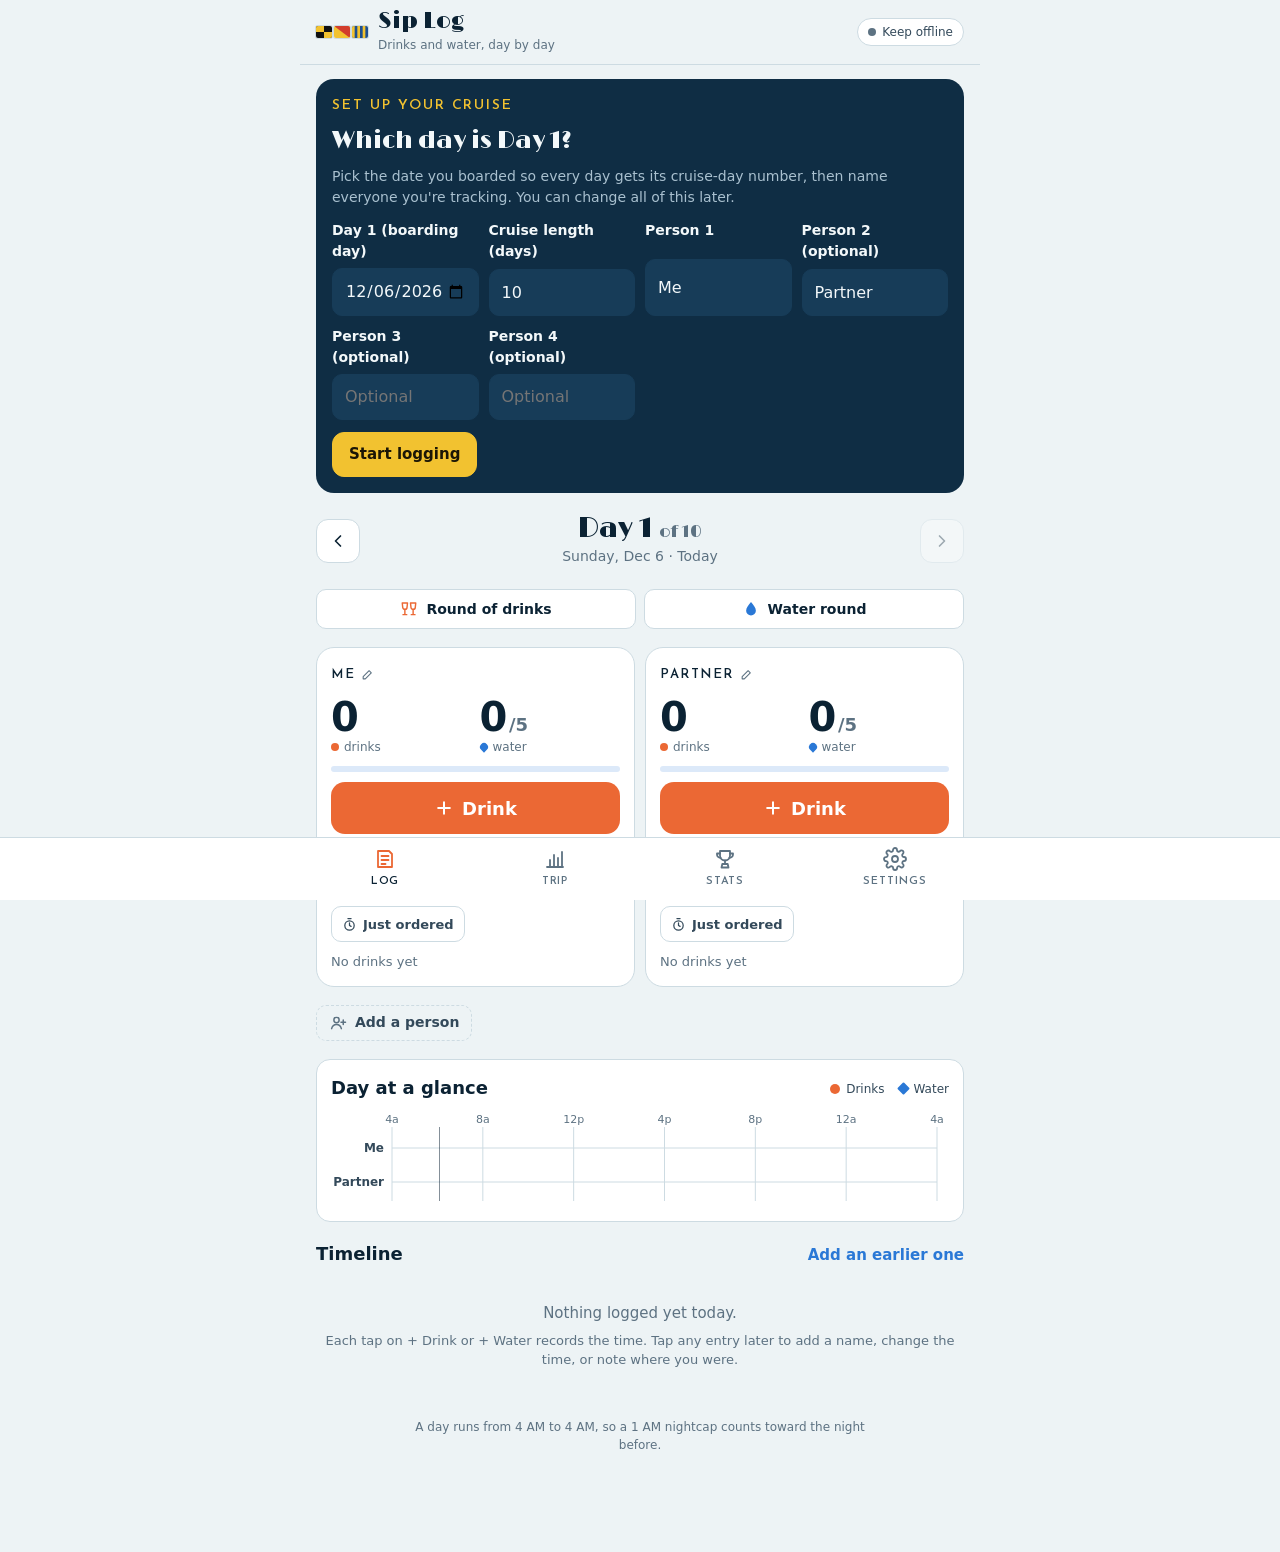
==== commit 8e517a0b: "Sip Log: up to six named people, rounds, and a Fun stats tab - People have names and optional emoji;" ====
--- a/Sip-Log.html
+++ b/Sip-Log.html
@@ -92,7 +92,7 @@
 .status-pill i { width: 8px; height: 8px; border-radius: 50%; background: var(--muted); display: inline-block; }
 .status-pill.ok i { background: var(--good); }
 .tabs { position: fixed; left: 0; right: 0; bottom: 0; z-index: 30; background: var(--surface); border-top: 1px solid var(--line); padding-bottom: env(safe-area-inset-bottom, 0px); }
-.tabs .in { max-width: 680px; margin: 0 auto; display: grid; grid-template-columns: repeat(3, 1fr); }
+.tabs .in { max-width: 680px; margin: 0 auto; display: grid; grid-template-columns: repeat(4, 1fr); }
 .tabs button { height: var(--tabbar); border: 0; background: none; display: grid; justify-items: center; align-content: center; gap: 3px; color: var(--muted); font-family: var(--font-label); font-weight: 600; font-size: 11px; letter-spacing: .08em; text-transform: uppercase; }
 .tabs button svg { width: 24px; height: 24px; }
 .tabs button[aria-current="page"] { color: var(--ink); }
@@ -138,8 +138,28 @@
 .people { display: grid; gap: 10px; grid-template-columns: repeat(auto-fit, minmax(150px, 1fr)); }
 .tile { background: var(--surface); border: 1px solid var(--line); border-radius: 18px; padding: 14px; display: grid; grid-template-columns: minmax(0, 1fr); gap: 10px; align-content: start; min-width: 0; }
 .tile > * { min-width: 0; }
-.tile .who { display: flex; justify-content: space-between; align-items: baseline; gap: 6px; }
-.tile .who b { font-family: var(--font-label); font-size: 13px; letter-spacing: .12em; text-transform: uppercase; overflow: hidden; text-overflow: ellipsis; white-space: nowrap; }
+.tile .who { display: flex; justify-content: space-between; align-items: center; gap: 6px; }
+.tile .who > .muted { flex: none; }
+.namebtn { border: 0; background: none; padding: 6px 0; margin: -6px 0; min-height: 36px; min-width: 0; display: inline-flex; align-items: center; gap: 6px; color: var(--ink); text-align: left; }
+.namebtn .nm { font-family: var(--font-label); font-weight: 600; font-size: 13px; letter-spacing: .12em; text-transform: uppercase; overflow: hidden; text-overflow: ellipsis; white-space: nowrap; min-width: 0; }
+.namebtn .pen { flex: none; display: inline-flex; color: var(--muted); }
+.namebtn .pen svg { width: 13px; height: 13px; }
+.roundbar { display: grid; grid-template-columns: repeat(2, minmax(0, 1fr)); gap: 8px; }
+.roundbar .btn { min-height: 40px; padding-inline: 8px; }
+.roundbar [data-kind="drink"] svg { color: var(--drink); }
+.roundbar [data-kind="water"] svg { color: var(--water); }
+.addp { justify-self: start; border-style: dashed; color: var(--ink-2); background: transparent; }
+.addp svg { color: var(--muted); }
+.btn2 { display: grid; grid-template-columns: repeat(2, minmax(0, 1fr)); gap: 6px; }
+.tile.compact { padding: 12px; gap: 8px; border-radius: 16px; }
+.tile.compact .fig .v { font-size: 30px; }
+.tile.compact .fig .v .of { font-size: 14px; }
+.tile.compact .big { min-height: 48px; font-size: 15px; gap: 3px; padding: 0 4px; border-radius: 12px; }
+.tile.compact .big svg { width: 15px; height: 15px; }
+.tile.compact .mini { padding: 4px 8px; }
+.tile.compact .lastline, .tile.compact .nudge { font-size: 12px; }
+.tile.compact .sipping { padding: 8px; }
+.tile.compact .sipping p { font-size: 13px; }
 .figs { display: grid; grid-template-columns: repeat(2, minmax(0, 1fr)); gap: 8px; }
 .fig { display: grid; gap: 0; min-width: 0; }
 .fig .v { font-size: 40px; font-weight: 700; line-height: 1.05; letter-spacing: -.01em; }
@@ -233,6 +253,33 @@
 .list { display: grid; }
 .list > div { display: flex; justify-content: space-between; gap: 10px; padding: 8px 0; border-bottom: 1px solid var(--line); font-size: 14px; }
 .list > div span:last-child { color: var(--muted); font-variant-numeric: tabular-nums; white-space: nowrap; }
+
+/* fun stats */
+.awards { display: grid; grid-template-columns: repeat(auto-fill, minmax(min(100%, 250px), 1fr)); gap: 10px; }
+.award { background: var(--surface); border: 1px solid var(--line); border-radius: var(--r); padding: 12px; display: grid; grid-template-columns: auto minmax(0, 1fr); gap: 12px; align-items: center; }
+.medal { font-size: 24px; line-height: 1; width: 44px; height: 44px; display: grid; place-items: center; border-radius: 50%; background: var(--surface-2); }
+.aw-t { font-family: var(--font-label); font-weight: 600; font-size: 11px; letter-spacing: .12em; text-transform: uppercase; color: var(--muted); }
+.aw-w { font-size: 17px; font-weight: 700; line-height: 1.25; overflow-wrap: anywhere; }
+.aw-v { font-size: 13px; color: var(--ink-2); }
+.facts { display: grid; grid-template-columns: repeat(2, minmax(0, 1fr)); gap: 1px; background: var(--line); border: 1px solid var(--line); border-radius: 12px; overflow: hidden; }
+.fact { background: var(--surface); padding: 10px 12px; display: grid; gap: 2px; align-content: start; min-width: 0; }
+.fact:last-child:nth-child(odd) { grid-column: 1 / -1; }
+.fact .k { font-size: 12px; color: var(--muted); }
+.fact .v { font-size: 20px; font-weight: 700; line-height: 1.2; overflow-wrap: anywhere; }
+.fact .d { font-size: 12px; color: var(--muted); }
+.funfact { font-size: 14px; border-radius: 10px; padding: 10px 12px; background: var(--water-soft); }
+details > summary { cursor: pointer; color: var(--water); font-weight: 600; padding: 4px 0; }
+details[open] > summary { margin-bottom: 6px; }
+
+/* people list */
+.plist { display: grid; }
+.prow { display: flex; align-items: center; justify-content: space-between; gap: 10px; padding: 8px 0; border-bottom: 1px solid var(--line); }
+.prow:last-child { border-bottom: 0; }
+.prow .btn-row { flex: none; }
+.pname { font-weight: 600; min-width: 0; overflow-wrap: anywhere; }
+.prow.off .pname { color: var(--muted); }
+.chip.emo { font-size: 20px; min-width: 44px; min-height: 44px; justify-content: center; padding: 4px 8px; }
+.chip.emo[data-v=""] { font-size: 14px; }
 
 /* sheets */
 .overlay { position: fixed; inset: 0; z-index: 50; background: var(--scrim); display: flex; align-items: flex-end; justify-content: center; }
@@ -293,6 +340,7 @@
   <main>
     <section class="view" id="v-log" aria-label="Day log"></section>
     <section class="view" id="v-trip" aria-label="Whole trip" hidden></section>
+    <section class="view" id="v-stats" aria-label="Fun stats" hidden></section>
     <section class="view" id="v-settings" aria-label="Settings" hidden></section>
   </main>
 </div>
@@ -300,6 +348,7 @@
   <div class="in">
     <button type="button" data-go="log"><svg viewBox="0 0 24 24" fill="none" stroke="currentColor" stroke-width="1.8" stroke-linecap="round" stroke-linejoin="round"><path d="M5 4h11l3 3v13H5z"/><path d="M8.5 9h7M8.5 13h7M8.5 17h4"/></svg><span>Log</span></button>
     <button type="button" data-go="trip"><svg viewBox="0 0 24 24" fill="none" stroke="currentColor" stroke-width="1.8" stroke-linecap="round" stroke-linejoin="round"><path d="M4 20h16"/><path d="M7 20v-7M11 20V8M15 20v-9M19 20V5"/></svg><span>Trip</span></button>
+    <button type="button" data-go="stats"><svg viewBox="0 0 24 24" fill="none" stroke="currentColor" stroke-width="1.8" stroke-linecap="round" stroke-linejoin="round"><path d="M7 4h10v4.5a5 5 0 0 1-10 0z"/><path d="M7 6.5H4v1a3.2 3.2 0 0 0 3.6 3.2M17 6.5h3v1a3.2 3.2 0 0 1-3.6 3.2"/><path d="M12 13.5v3.5M8.5 20.5h7l-.8-3.5H9.3z"/></svg><span>Stats</span></button>
     <button type="button" data-go="settings"><svg viewBox="0 0 24 24" fill="none" stroke="currentColor" stroke-width="1.8" stroke-linecap="round" stroke-linejoin="round"><circle cx="12" cy="12" r="3"/><path d="M19.4 15a1.7 1.7 0 0 0 .3 1.8l.1.1a2 2 0 1 1-2.8 2.8l-.1-.1a1.7 1.7 0 0 0-1.8-.3 1.7 1.7 0 0 0-1 1.5V21a2 2 0 1 1-4 0v-.1a1.7 1.7 0 0 0-1.1-1.5 1.7 1.7 0 0 0-1.8.3l-.1.1a2 2 0 1 1-2.8-2.8l.1-.1a1.7 1.7 0 0 0 .3-1.8 1.7 1.7 0 0 0-1.5-1H3a2 2 0 1 1 0-4h.1a1.7 1.7 0 0 0 1.5-1.1 1.7 1.7 0 0 0-.3-1.8l-.1-.1a2 2 0 1 1 2.8-2.8l.1.1a1.7 1.7 0 0 0 1.8.3H9a1.7 1.7 0 0 0 1-1.5V3a2 2 0 1 1 4 0v.1a1.7 1.7 0 0 0 1 1.5 1.7 1.7 0 0 0 1.8-.3l.1-.1a2 2 0 1 1 2.8 2.8l-.1.1a1.7 1.7 0 0 0-.3 1.8V9a1.7 1.7 0 0 0 1.5 1H21a2 2 0 1 1 0 4h-.1a1.7 1.7 0 0 0-1.5 1z"/></svg><span>Settings</span></button>
   </div>
 </nav>
@@ -804,7 +853,7 @@
     set(k, v) { mem[k] = v; try { localStorage.setItem('siplog.' + k, JSON.stringify(v)); } catch (e) { /* ignore */ } }
   };
   const S = Object.assign({
-    people: ['Me', 'Partner'], start: '', days: 10, ports: [], cutoff: 4,
+    people: [{ name: 'Me' }, { name: 'Partner' }], start: '', days: 10, ports: [], cutoff: 4,
     waterUnit: 'bottle', waterGoal: 5, limit: '', pkg: '', price: 16,
     theme: 'auto', setupDone: false, lastBackup: 0
   }, store.get('settings', {}));
@@ -817,6 +866,22 @@
   const STRENGTHS = [['Light', 1, 'beer, wine, spritz'], ['Regular', 1.5, 'most cocktails'], ['Strong', 2, 'doubles, Long Islands']];
   const WATER = { glass: ['Glass', 240, '8 oz'], cup: ['Large cup', 355, '12 oz'], bottle: ['Bottle', 500, '16.9 oz'], liter: ['Liter', 1000, '33.8 oz'] };
   const SPOTS = ['Pool deck', 'Martini Bar', 'Sunset Bar', 'Lounge', 'Dinner', 'Show', 'Casino', 'Cabin', 'Ashore', 'Other'];
+  const EMOJI = ['🦈', '🐬', '🐙', '🦀', '🐠', '🐢', '🦜', '🌴', '⚓', '🍍', '🥥', '🌞'];
+  const MAX_PEOPLE = 6;
+
+  // ---------- people: stable slots, so old entries keep their owner even if someone is hidden ----------
+  function normalizePeople() {
+    if (!Array.isArray(S.people) || !S.people.length) S.people = [{ name: 'Me' }];
+    S.people = S.people.slice(0, MAX_PEOPLE).map(p => typeof p === 'string' ? { name: p, emoji: '', hidden: false } : Object.assign({ name: '', emoji: '', hidden: false }, p));
+    if (S.people.every(p => p.hidden)) S.people[0].hidden = false;
+  }
+  normalizePeople();
+  const nameOf = p => (S.people[p] && S.people[p].name) || `Person ${p + 1}`;
+  const labelOf = p => ((S.people[p] && S.people[p].emoji) ? S.people[p].emoji + ' ' : '') + nameOf(p);
+  const visibleIdx = () => S.people.map((_, i) => i).filter(i => !S.people[i].hidden);
+  const freeSlot = () => { const h = S.people.findIndex((x, i) => x.hidden && !E.some(e => (e.p || 0) === i)); return h >= 0 ? h : S.people.length < MAX_PEOPLE ? S.people.length : -1; };
+  const canAdd = () => freeSlot() >= 0;
+  const shownIn = list => { const v = visibleIdx(); list.forEach(e => { const p = e.p || 0; if (!v.includes(p)) v.push(p); }); return v.sort((a, b) => a - b); };
 
   // ---------- dates: a cruise day runs from the cutoff hour to the cutoff hour next morning ----------
   const ymd = d => `${d.getFullYear()}-${pad(d.getMonth() + 1)}-${pad(d.getDate())}`;
@@ -841,8 +906,11 @@
   const money = n => '$' + Math.round(n).toLocaleString();
   const toInput = ts => { const d = new Date(ts); return `${ymd(d)}T${pad(d.getHours())}:${pad(d.getMinutes())}`; };
   const fromInput = v => { if (!v) return null; const [a, b] = v.split('T'); const { y, m, d } = parse(a); const [hh, mm] = (b || '0:0').split(':').map(Number); return new Date(y, m - 1, d, hh || 0, mm || 0).getTime(); };
-  const people = () => (S.people && S.people.length ? S.people : ['Me']).map((p, i) => p || `Person ${i + 1}`);
   const uid = () => Date.now().toString(36) + Math.random().toString(36).slice(2, 7);
+  const hourLabel = h => { h = ((h % 24) + 24) % 24; return h === 0 ? '12 AM' : h < 12 ? h + ' AM' : h === 12 ? '12 PM' : (h - 12) + ' PM'; };
+  const fmtHour = h => { h = +h || 0; return h === 0 ? 'midnight' : h < 12 ? h + ' AM' : h === 12 ? 'noon' : (h - 12) + ' PM'; };
+  const joinNames = arr => arr.length < 2 ? arr.join('') : arr.slice(0, -1).join(', ') + ' & ' + arr[arr.length - 1];
+  const buzz = () => { try { if (navigator.vibrate) navigator.vibrate(12); } catch (e) { /* ignore */ } };
 
   // ---------- icons ----------
   const I = {
@@ -856,7 +924,9 @@
     copy: '<svg viewBox="0 0 24 24" fill="none" stroke="currentColor" stroke-width="1.9" stroke-linecap="round" stroke-linejoin="round"><rect x="8" y="8" width="12" height="12" rx="2.5"/><path d="M16 8V6a2 2 0 0 0-2-2H6a2 2 0 0 0-2 2v8a2 2 0 0 0 2 2h2"/></svg>',
     drink: '<svg viewBox="0 0 24 24" fill="none" stroke="currentColor" stroke-width="1.9" stroke-linecap="round" stroke-linejoin="round"><path d="M4 5h16c0 5-3.6 8-8 8s-8-3-8-8zM12 13v6.5M8 20h8"/></svg>',
     water: '<svg viewBox="0 0 24 24" fill="currentColor"><path d="M12 2.8c3.4 4.3 6.5 8 6.5 11.4a6.5 6.5 0 0 1-13 0C5.5 10.8 8.6 7.1 12 2.8z"/></svg>',
-    heart: '<svg viewBox="0 0 24 24" fill="currentColor"><path d="M12 20s-7.5-4.6-7.5-10.2A4.2 4.2 0 0 1 12 7.3a4.2 4.2 0 0 1 7.5 2.5C19.5 15.4 12 20 12 20z"/></svg>'
+    cheers: '<svg viewBox="0 0 24 24" fill="none" stroke="currentColor" stroke-width="1.9" stroke-linecap="round" stroke-linejoin="round"><path d="M3 4h7l-.6 5.5a2.9 2.9 0 0 1-5.8 0zM6.5 12.4V19M4 19.5h5M14 4h7l-.6 5.5a2.9 2.9 0 0 1-5.8 0zM17.5 12.4V19M15 19.5h5"/></svg>',
+    person: '<svg viewBox="0 0 24 24" fill="none" stroke="currentColor" stroke-width="2" stroke-linecap="round" stroke-linejoin="round"><circle cx="10" cy="8" r="3.5"/><path d="M3.5 19.5c.8-3.5 3.4-5.5 6.5-5.5s5.7 2 6.5 5.5M19 8v6M16 11h6"/></svg>',
+    pencil: '<svg viewBox="0 0 24 24" fill="none" stroke="currentColor" stroke-width="2" stroke-linecap="round" stroke-linejoin="round"><path d="M4 20h4L19 9l-4-4L4 16z"/></svg>'
   };
 
   // ---------- theme ----------
@@ -869,6 +939,7 @@
 
   // ---------- data helpers ----------
   const forDay = k => E.filter(e => dayKey(e.t) === k);
+  const tripEntries = () => E.filter(e => inTrip(dayKey(e.t)));
   const byPerson = (list, p) => list.filter(e => (e.p || 0) === p);
   function stats(list) {
     const drinks = list.filter(e => e.kind === 'drink');
@@ -904,6 +975,7 @@
     const el = document.createElement('div');
     el.className = 'overlay';
     el.innerHTML = html;
+    $('#toast').hidden = true;
     let pushed = false;
     try { history.pushState({ siplog: stack.length + 1 }, ''); pushed = true; } catch (e) { pushed = false; }
     layer.appendChild(el);
@@ -949,10 +1021,11 @@
   }
 
   // ---------- navigation ----------
-  const VIEWS = ['log', 'trip', 'settings'];
+  const VIEWS = ['log', 'trip', 'stats', 'settings'];
   let view = 'log';
   let sel = curKey();
-  let tripWho = -1;
+  let tripWho = -1, tlWho = -1, statsScope = 'trip';
+  let lastRound = null;
   function go(v) {
     view = v;
     VIEWS.forEach(x => { $('#v-' + x).hidden = x !== v; });
@@ -963,6 +1036,7 @@
   function render() {
     if (view === 'log') renderLog();
     else if (view === 'trip') renderTrip();
+    else if (view === 'stats') renderStats();
     else renderSettings();
   }
 
@@ -970,7 +1044,8 @@
   function renderLog() {
     const k = sel, cur = curKey(), isToday = k === cur;
     const list = forDay(k);
-    const ppl = people();
+    const vis = visibleIdx();
+    const compact = vis.length >= 3;
     const i = dayIndex(k);
     let h = '';
     if (!S.setupDone) h += setupHTML();
@@ -983,7 +1058,9 @@
       <button class="icon-btn" type="button" data-act="nextday" aria-label="Next day" ${k >= cur ? 'disabled' : ''}>${I.right}</button>
     </div>
     ${isToday ? '' : '<button class="btn small back-today" type="button" data-act="today">Back to today</button>'}
-    <div class="people">${ppl.map((name, p) => tileHTML(name, p, byPerson(list, p), isToday, k)).join('')}</div>
+    ${isToday && vis.length >= 2 ? `<div class="roundbar" role="group" aria-label="Log for several people at once"><button class="btn small" type="button" data-act="round" data-kind="drink">${I.cheers}Round of drinks</button><button class="btn small" type="button" data-act="round" data-kind="water">${I.water}Water round</button></div>` : ''}
+    <div class="people ${compact ? 'compact' : ''}">${vis.map(p => tileHTML(p, byPerson(list, p), isToday, k, compact)).join('')}</div>
+    ${canAdd() ? `<button class="btn small addp" type="button" data-act="person-new">${I.person}Add a person</button>` : ''}
     <section class="card" aria-label="Day at a glance">
       <div class="section-head"><h2>Day at a glance</h2><div class="legend"><span><i class="sw drink dot"></i>Drinks</span><span><i class="sw water dia"></i>Water</span></div></div>
       <div class="chartbox" id="glance"></div>
@@ -994,30 +1071,39 @@
     $('#v-log').innerHTML = h;
     drawGlance(k, list);
   }
-  const fmtHour = h => { h = +h || 0; return h === 0 ? 'midnight' : h < 12 ? h + ' AM' : h === 12 ? 'noon' : (h - 12) + ' PM'; };
 
   function setupHTML() {
+    const ppl = S.people.map(p => p.name).concat(['', '', '', '']).slice(0, 4);
     return `<div class="setup">
       <p class="eyebrow">Set up your cruise</p>
       <h2>Which day is Day 1?</h2>
-      <p>Pick the date you boarded so every day gets its cruise-day number. You can change this and add ports later in Settings.</p>
+      <p>Pick the date you boarded so every day gets its cruise-day number, then name everyone you're tracking. You can change all of this later.</p>
       <div class="grid2">
         <label class="field" for="su-start"><span>Day 1 (boarding day)</span><input id="su-start" type="date" value="${esc(S.start)}"></label>
         <label class="field" for="su-days"><span>Cruise length (days)</span><input id="su-days" type="number" min="1" max="60" inputmode="numeric" value="${esc(S.days)}"></label>
-        <label class="field" for="su-p0"><span>Person 1</span><input id="su-p0" value="${esc(S.people[0] || '')}" placeholder="Me" maxlength="16"></label>
-        <label class="field" for="su-p1"><span>Person 2 (optional)</span><input id="su-p1" value="${esc(S.people[1] || '')}" placeholder="Leave blank if just you" maxlength="16"></label>
+        ${ppl.map((n, i) => `<label class="field" for="su-p${i}"><span>Person ${i + 1}${i ? ' (optional)' : ''}</span><input id="su-p${i}" value="${esc(n)}" placeholder="${i === 0 ? 'Me' : 'Optional'}" maxlength="16" autocomplete="off"></label>`).join('')}
       </div>
       <div class="btn-row"><button class="btn go" type="button" data-act="setup-save">Start logging</button></div>
     </div>`;
   }
 
-  function tileHTML(name, p, list, isToday, k) {
+  function tileHTML(p, list, isToday, k, compact) {
     const st = stats(list);
     const goal = +S.waterGoal || 0, lim = +S.limit || 0;
     const open = st.open[st.open.length - 1];
     const ln = isToday ? lastNamed(p) : null;
-    return `<div class="tile">
-      <div class="who"><b>${esc(name)}</b>${st.std ? `<span class="muted small">≈${fmt1(st.std)} std</span>` : ''}</div>
+    const nameBtn = `<button class="namebtn" type="button" data-act="person-edit" data-p="${p}" aria-label="Rename ${esc(nameOf(p))}"><span class="nm">${esc(labelOf(p))}</span><span class="pen" aria-hidden="true">${I.pencil}</span></button>`;
+    const actions = isToday
+      ? (compact
+        ? `<div class="btn2"><button class="big drink" type="button" data-act="add-drink" data-p="${p}">${I.plus}Drink</button><button class="big water" type="button" data-act="add-water" data-p="${p}">${I.plus}Water</button></div>`
+        : `<button class="big drink" type="button" data-act="add-drink" data-p="${p}">${I.plus}Drink</button><button class="big water" type="button" data-act="add-water" data-p="${p}">${I.plus}Water</button>`) +
+        `<div class="mini-row">
+          <button class="mini" type="button" data-act="start-drink" data-p="${p}">${I.timer}<span>${compact ? 'Ordered' : 'Just ordered'}</span></button>
+          ${ln ? `<button class="mini" type="button" data-act="again" data-p="${p}" data-id="${ln.id}" title="Log another ${esc(ln.name)}">${I.again}<span>${esc(ln.name)}</span></button>` : ''}
+        </div>`
+      : `<button class="btn small" type="button" data-act="add-past" data-p="${p}">Add to ${esc(dayName(k))}</button>`;
+    return `<div class="tile ${compact ? 'compact' : ''}">
+      <div class="who">${nameBtn}${st.std ? `<span class="muted small">≈${fmt1(st.std)} std</span>` : ''}</div>
       <div class="figs">
         <div class="fig drink"><span class="v">${st.drinks}${lim ? `<span class="of">/${lim}</span>` : ''}</span><span class="k"><i></i>${st.drinks === 1 ? 'drink' : 'drinks'}</span></div>
         <div class="fig water"><span class="v">${st.waters}${goal ? `<span class="of">/${goal}</span>` : ''}</span><span class="k"><i></i>water</span></div>
@@ -1025,13 +1111,7 @@
       ${lim ? `<div class="meter drinkm ${st.drinks > lim ? 'over' : ''}" role="img" aria-label="${st.drinks} of ${lim} drinks"><i style="width:${Math.min(100, st.drinks / lim * 100)}%"></i></div>` : ''}
       ${goal ? `<div class="meter" role="img" aria-label="${st.waters} of ${goal} waters"><i style="width:${Math.min(100, st.waters / goal * 100)}%"></i></div>` : ''}
       ${open ? `<div class="sipping"><p>Sipping <b>${esc(open.name || 'a drink')}</b> · <span data-dur="${open.start || open.t}">${fmtDur((Date.now() - (open.start || open.t)) / 60000)}</span></p><button class="btn small" type="button" data-act="finish" data-id="${open.id}">${I.check}Finished</button></div>` : ''}
-      ${isToday ? `
-        <button class="big drink" type="button" data-act="add-drink" data-p="${p}">${I.plus}Drink</button>
-        <button class="big water" type="button" data-act="add-water" data-p="${p}">${I.plus}Water</button>
-        <div class="mini-row">
-          <button class="mini" type="button" data-act="start-drink" data-p="${p}">${I.timer}<span>Just ordered</span></button>
-          ${ln ? `<button class="mini" type="button" data-act="again" data-p="${p}" data-id="${ln.id}" title="Log another ${esc(ln.name)}">${I.again}<span>${esc(ln.name)}</span></button>` : ''}
-        </div>` : `<button class="btn small" type="button" data-act="add-past" data-p="${p}">Add to ${esc(dayName(k))}</button>`}
+      ${actions}
       <p class="lastline">${st.last ? `Last drink ${fmtTime(st.last.t)}${isToday ? ` · <span data-ago="${st.last.t}">${ago(st.last.t)}</span>` : ''}` : 'No drinks yet'}${st.pace ? ` · one every ${fmtDur(st.pace)}` : ''}</p>
       ${isToday && st.drinks - st.waters >= 2 ? `<p class="nudge">${st.drinks - st.waters} drinks ahead of water. Time for a bottle?</p>` : ''}
     </div>`;
@@ -1040,10 +1120,10 @@
   // Day at a glance: one row per person, drinks (circles) and water (diamonds) on a clock axis
   function drawGlance(k, list) {
     const box = $('#glance'); if (!box) return;
-    const ppl = people();
+    const rows = shownIn(list);
     const W = Math.max(260, box.clientWidth || 340);
-    const left = Math.min(84, Math.max(48, Math.max(...ppl.map(n => n.length)) * 7 + 10)), right = 12, top = 20, row = 34;
-    const H = top + ppl.length * row + 8;
+    const left = Math.min(92, Math.max(48, Math.max(...rows.map(p => labelOf(p).length)) * 7 + 12)), right = 12, top = 20, row = 34;
+    const H = top + rows.length * row + 8;
     const t0 = dayStart(k), t1 = t0 + 24 * 3600e3;
     const x = t => left + (t - t0) / (t1 - t0) * (W - left - right);
     let s = `<svg width="${W}" height="${H}" viewBox="0 0 ${W} ${H}" role="img" aria-label="Timeline of drinks and water for ${esc(dayName(k))}">`;
@@ -1053,15 +1133,16 @@
       const xx = x(t0 + hr * 3600e3);
       s += `<line class="grid-l" x1="${xx}" x2="${xx}" y1="${top - 4}" y2="${H - 6}"/><text class="axis-t" x="${xx}" y="${top - 8}" text-anchor="middle">${clock === 0 ? '12a' : clock === 12 ? '12p' : clock < 12 ? clock + 'a' : (clock - 12) + 'p'}</text>`;
     }
-    ppl.forEach((name, p) => {
-      const cy = top + p * row + row / 2;
-      s += `<line class="grid-l" x1="${left}" x2="${W - right}" y1="${cy}" y2="${cy}"/><text class="axis-l" x="${left - 8}" y="${cy + 4}" text-anchor="end">${esc(name.length > 10 ? name.slice(0, 9) + '…' : name)}</text>`;
+    rows.forEach((p, r) => {
+      const cy = top + r * row + row / 2, lab = labelOf(p);
+      s += `<line class="grid-l" x1="${left}" x2="${W - right}" y1="${cy}" y2="${cy}"/><text class="axis-l" x="${left - 8}" y="${cy + 4}" text-anchor="end">${esc(lab.length > 11 ? lab.slice(0, 10) + '…' : lab)}</text>`;
     });
     const now = Date.now();
     if (now > t0 && now < t1) s += `<line x1="${x(now)}" x2="${x(now)}" y1="${top - 4}" y2="${H - 6}" stroke="var(--ink)" stroke-width="1" opacity=".5"/>`;
     list.slice().sort((a, b) => a.t - b.t).forEach(e => {
-      const cy = top + (e.p || 0) * row + row / 2, cx = x(Math.min(Math.max(e.t, t0), t1));
-      const label = `${fmtTime(e.t)} · ${e.kind === 'water' ? 'Water' : (e.name || 'Drink')}${e.open ? ' (sipping)' : ''} · ${people()[e.p || 0]}`;
+      const r = rows.indexOf(e.p || 0);
+      const cy = top + r * row + row / 2, cx = x(Math.min(Math.max(e.t, t0), t1));
+      const label = `${fmtTime(e.t)} · ${e.kind === 'water' ? 'Water' : (e.name || 'Drink')}${e.open ? ' (sipping)' : ''} · ${nameOf(e.p || 0)}`;
       const mark = e.kind === 'water'
         ? `<rect class="mk m-water" x="${cx - 4.5}" y="${cy - 4.5}" width="9" height="9" transform="rotate(45 ${cx} ${cy})"/>`
         : `<circle class="mk ${e.open ? 'm-open' : 'm-drink'}" cx="${cx}" cy="${cy}" r="5.5"/>`;
@@ -1071,7 +1152,7 @@
     box.innerHTML = s;
     bindTips(box, el => {
       const e = E.find(x => x.id === el.dataset.id); if (!e) return null;
-      return [fmtTime(e.t), `${e.kind === 'water' ? 'Water' : (e.name || 'Drink')}${e.open ? ', still sipping' : ''}`, people()[e.p || 0], e.kind === 'water' ? 'water' : 'drink'];
+      return [fmtTime(e.t), `${e.kind === 'water' ? 'Water' : (e.name || 'Drink')}${e.open ? ', still sipping' : ''}`, nameOf(e.p || 0), e.kind === 'water' ? 'water' : 'drink'];
     });
   }
   function bindTips(box, content) {
@@ -1099,8 +1180,11 @@
   }
 
   function timelineHTML(list, k, isToday) {
-    const sorted = list.slice().sort((a, b) => b.t - a.t);
-    const ppl = people();
+    const whoList = shownIn(list);
+    if (tlWho >= 0 && !whoList.includes(tlWho)) tlWho = -1;
+    const mine = tlWho >= 0 ? byPerson(list, tlWho) : list;
+    const sorted = mine.slice().sort((a, b) => b.t - a.t);
+    const multi = whoList.length > 1;
     let rows = '';
     sorted.forEach((e, idx) => {
       if (idx > 0) {
@@ -1118,27 +1202,29 @@
         <time datetime="${new Date(e.t).toISOString()}">${fmtTime(e.t)}</time>
         <span class="tl-ico ${isW ? 'water' : 'drink'}" aria-hidden="true">${isW ? I.water : I.drink}</span>
         <span class="tl-main"><b>${esc(isW ? 'Water' : (e.name || 'Drink'))}${e.fav ? ' <span style="color:var(--drink)" aria-label="favorite">♥</span>' : ''}${e.open ? '<span class="badge-sip">Sipping</span>' : ''}</b>
-          <span>${ppl.length > 1 ? `<span class="who-chip">${esc(ppl[e.p || 0] || '')}</span>` : ''}${esc(bits.join(' · '))}</span></span>
+          <span>${multi ? `<span class="who-chip">${esc(labelOf(e.p || 0))}</span>` : ''}${esc(bits.join(' · '))}</span></span>
         <span class="tl-side">${isW ? '' : '≈' + fmt1(+e.std || 0)}</span>
       </button></li>`;
     });
-    return `<section aria-label="Timeline">
-      <div class="section-head"><h2>Timeline</h2><button class="linkish" type="button" data-act="add-past" data-p="-1">${isToday ? 'Add an earlier one' : 'Add to this day'}</button></div>
-      ${sorted.length ? `<ul class="tl">${rows}</ul>` : `<div class="empty"><p>${isToday ? 'Nothing logged yet today.' : 'Nothing logged on this day.'}</p><p class="small">Each tap on + Drink or + Water records the time. Tap any entry later to add a name, change the time, or note where you were.</p></div>`}
+    const filter = multi && list.length ? `<div class="chips" role="group" aria-label="Show entries for">${[[-1, 'Everyone']].concat(whoList.map(p => [p, labelOf(p)])).map(([v, l]) => `<button class="chip" type="button" data-act="tlwho" data-v="${v}" aria-pressed="${tlWho === v}">${esc(l)}</button>`).join('')}</div>` : '';
+    return `<section aria-label="Timeline" style="display:grid;gap:10px">
+      <div class="section-head"><h2>Timeline</h2><button class="linkish" type="button" data-act="add-past" data-p="${tlWho >= 0 ? tlWho : -1}">${isToday ? 'Add an earlier one' : 'Add to this day'}</button></div>
+      ${filter}
+      ${sorted.length ? `<ul class="tl">${rows}</ul>` : `<div class="empty"><p>${list.length ? 'Nothing logged for this person on this day.' : isToday ? 'Nothing logged yet today.' : 'Nothing logged on this day.'}</p><p class="small">Each tap on + Drink or + Water records the time. Tap any entry later to add a name, change the time, or note where you were.</p></div>`}
     </section>`;
   }
 
   function summaryHTML(k, list) {
     if (!list.length) return '';
-    const ppl = people();
-    const rows = ppl.map((n, p) => {
+    const who = shownIn(list);
+    const rows = who.map(p => {
       const st = stats(byPerson(list, p));
-      return `<tr><td>${esc(n)}</td><td>${st.drinks}</td><td>${fmt1(st.std)}</td><td>${st.waters}</td><td>${st.ml ? fmt1(st.ml / 1000) + ' L' : '–'}</td></tr>`;
+      return `<tr><td>${esc(labelOf(p))}</td><td>${st.drinks}</td><td>${fmt1(st.std)}</td><td>${st.waters}</td><td>${st.ml ? fmt1(st.ml / 1000) + ' L' : '–'}</td></tr>`;
     }).join('');
-    const firstLast = ppl.map((n, p) => {
+    const firstLast = who.map(p => {
       const st = stats(byPerson(list, p));
       if (!st.drinks) return '';
-      return `<p class="small"><b>${esc(n)}:</b> first drink ${st.first ? fmtTime(st.first.t) : '–'}, last ${st.last ? fmtTime(st.last.t) : '–'}${st.pace ? `, about one every ${fmtDur(st.pace)}` : ''}${st.waters ? `, ${fmt1(st.waters / Math.max(1, st.drinks))} waters per drink` : ''}.</p>`;
+      return `<p class="small"><b>${esc(nameOf(p))}:</b> first drink ${st.first ? fmtTime(st.first.t) : '–'}, last ${st.last ? fmtTime(st.last.t) : '–'}${st.pace ? `, about one every ${fmtDur(st.pace)}` : ''}${st.waters ? `, ${fmt1(st.waters / st.drinks)} ${st.waters === st.drinks ? 'water' : 'waters'} per drink` : ''}.</p>`;
     }).join('');
     return `<section class="card" aria-label="Day summary">
       <div class="section-head"><h2>${esc(dayName(k))} summary</h2><button class="btn small" type="button" data-act="copy-day">${I.copy}Copy</button></div>
@@ -1148,65 +1234,145 @@
   }
 
   function dayText(k) {
-    const ppl = people(), list = forDay(k).sort((a, b) => a.t - b.t);
+    const list = forDay(k).sort((a, b) => a.t - b.t);
     const lines = [`Sip Log · ${dayName(k)} · ${dateLabel(k, { weekday: 'long', month: 'short', day: 'numeric' })}${portOf(k) ? ' · ' + portOf(k) : ''}`];
-    ppl.forEach((n, p) => {
+    shownIn(list).forEach(p => {
       const mine = byPerson(list, p), st = stats(mine);
       if (!mine.length) return;
-      lines.push('', `${n}: ${st.drinks} drinks (≈${fmt1(st.std)} std), ${st.waters} waters (${volume(st.ml)})`);
+      lines.push('', `${labelOf(p)}: ${st.drinks} drinks (≈${fmt1(st.std)} std), ${st.waters} waters (${volume(st.ml)})`);
       mine.forEach(e => lines.push(`  ${fmtTime(e.t)}  ${e.kind === 'water' ? 'Water' : (e.name || 'Drink')}${e.open ? ' (sipping)' : ''}${e.start && !e.open ? ` (ordered ${fmtTime(e.start)})` : ''}${e.where ? ' @ ' + e.where : ''}`));
     });
     return lines.join('\n');
   }
 
   // ---------- quick actions ----------
-  function addEntry(entry, msg) {
-    E.push(entry); saveE();
+  function addEntries(entries, msg, details) {
+    entries.forEach(e => E.push(e)); saveE(); buzz();
     render();
-    const acts = [['Undo', () => { E = E.filter(x => x.id !== entry.id); saveE(); render(); }]];
-    if (entry.kind === 'drink') acts.unshift(['Add details', () => openEditor(entry.id, { focusName: true })]);
+    const ids = new Set(entries.map(e => e.id));
+    const acts = [['Undo', () => { E = E.filter(x => !ids.has(x.id)); saveE(); render(); }]];
+    if (details) acts.unshift(['Add details', () => openEditor(entries[0].id, { focusName: true })]);
     toast(msg, acts);
   }
+  const newDrink = (p, extra) => Object.assign({ id: uid(), kind: 'drink', p, t: Date.now(), start: null, open: false, name: '', std: 1.5, where: '', fav: false, note: '' }, extra || {});
+  const newWater = (p, t) => { const u = WATER[S.waterUnit] ? S.waterUnit : 'bottle'; return { id: uid(), kind: 'water', p, t: t || Date.now(), unit: u, ml: WATER[u][1], note: '' }; };
   function quickDrink(p) {
     const st = stats(byPerson(forDay(curKey()), p));
-    addEntry({ id: uid(), kind: 'drink', p, t: Date.now(), start: null, open: false, name: '', std: 1.5, where: '', fav: false, note: '' }, `Drink ${st.drinks + 1} for ${people()[p]} at ${fmtTime(Date.now())}`);
+    addEntries([newDrink(p)], `Drink ${st.drinks + 1} for ${nameOf(p)} at ${fmtTime(Date.now())}`, true);
   }
   function quickWater(p) {
     const st = stats(byPerson(forDay(curKey()), p));
-    const u = WATER[S.waterUnit] ? S.waterUnit : 'bottle';
-    addEntry({ id: uid(), kind: 'water', p, t: Date.now(), unit: u, ml: WATER[u][1], note: '' }, `Water ${st.waters + 1} for ${people()[p]}`);
+    addEntries([newWater(p)], `Water ${st.waters + 1} for ${nameOf(p)}`);
   }
   function startDrink(p) {
     const now = Date.now();
-    addEntry({ id: uid(), kind: 'drink', p, t: now, start: now, open: true, name: '', std: 1.5, where: '', fav: false, note: '' }, `Timer started for ${people()[p]}. Tap Finished when it's done.`);
+    addEntries([newDrink(p, { t: now, start: now, open: true })], `Timer started for ${nameOf(p)}. Tap Finished when it's done.`, true);
   }
   function again(p, id) {
     const src = E.find(e => e.id === id); if (!src) return;
     const st = stats(byPerson(forDay(curKey()), p));
-    addEntry({ id: uid(), kind: 'drink', p, t: Date.now(), start: null, open: false, name: src.name, std: src.std || 1.5, where: src.where || '', fav: false, note: '' }, `${src.name} (drink ${st.drinks + 1}) for ${people()[p]}`);
+    addEntries([newDrink(p, { name: src.name, std: src.std || 1.5, where: src.where || '' })], `${src.name} (drink ${st.drinks + 1}) for ${nameOf(p)}`);
   }
   function finish(id) {
     const e = E.find(x => x.id === id); if (!e) return;
-    const prev = { t: e.t, open: e.open };
+    const prev = { t: e.t, open: e.open, start: e.start };
     e.open = false; e.t = Date.now(); if (!e.start) e.start = prev.t;
-    saveE(); render();
-    toast(`Finished after ${fmtDur((e.t - e.start) / 60000)}`, [['Undo', () => { e.t = prev.t; e.open = prev.open; saveE(); render(); }]]);
-  }
-
-  // ---------- editor ----------
+    saveE(); buzz(); render();
+    toast(`Finished after ${fmtDur((e.t - e.start) / 60000)}`, [['Undo', () => { e.t = prev.t; e.open = prev.open; e.start = prev.start; saveE(); render(); }]]);
+  }
+
+  // Round: one tap logs a drink or a water for everyone selected
+  function openRound(kind) {
+    const vis = visibleIdx();
+    const chosen = new Set((lastRound || vis).filter(p => vis.includes(p)));
+    if (!chosen.size) vis.forEach(p => chosen.add(p));
+    let name = '';
+    const el = openOverlay(`<div class="panel" role="dialog" aria-modal="true" aria-labelledby="rd-title">
+      <div class="panel-bar"><h2 id="rd-title">${kind === 'water' ? 'Water for the table' : 'Round of drinks'}</h2><button class="icon-btn" type="button" data-act="close" aria-label="Close">${I.x}</button></div>
+      <div id="rd-body" style="display:grid;gap:16px"></div></div>`);
+    const body = $('#rd-body', el);
+    const draw = () => {
+      body.innerHTML = `
+        <div class="field"><span>Who's in?</span><div class="chips">${vis.map(p => `<button class="chip" type="button" data-rd="p" data-v="${p}" aria-pressed="${chosen.has(p)}">${esc(labelOf(p))}</button>`).join('')}</div></div>
+        ${kind === 'drink' ? `<label class="field" for="rd-name"><span>Same drink for everyone? (optional)</span><input id="rd-name" value="${esc(name)}" placeholder="e.g. Champagne toast" autocomplete="off"></label><p class="muted small">Leave it blank and add names one by one later from the timeline.</p>` : ''}
+        <button class="big ${kind === 'water' ? 'water' : 'drink'}" type="button" data-rd="go" ${chosen.size ? '' : 'disabled'}>${kind === 'water' ? I.water : I.cheers}Log ${chosen.size} ${kind === 'water' ? (chosen.size === 1 ? 'water' : 'waters') : (chosen.size === 1 ? 'drink' : 'drinks')}</button>`;
+    };
+    body.addEventListener('click', ev => {
+      const b = ev.target.closest('[data-rd]'); if (!b) return;
+      const nm = $('#rd-name', body); if (nm) name = nm.value.trim();
+      if (b.dataset.rd === 'p') { const p = +b.dataset.v; if (chosen.has(p)) chosen.delete(p); else chosen.add(p); draw(); return; }
+      if (b.dataset.rd === 'go' && chosen.size) {
+        lastRound = [...chosen];
+        const now = Date.now();
+        const ps = [...chosen].sort((a, c) => a - c);
+        const items = ps.map(p => kind === 'water' ? newWater(p, now) : newDrink(p, { t: now, name, std: stdFor(name) || 1.5 }));
+        closeTop();
+        addEntries(items, `${kind === 'water' ? 'Water' : (name || 'Round')} logged for ${joinNames(ps.map(nameOf))}`);
+      }
+    });
+    draw();
+  }
+
+  // ---------- people editor ----------
+  function openPerson(p) {
+    const isNew = p == null;
+    const cur = isNew ? { name: '', emoji: '', hidden: false } : Object.assign({}, S.people[p]);
+    const others = S.people.filter((x, i) => i !== p && !x.hidden).length;
+    const el = openOverlay(`<div class="panel" role="dialog" aria-modal="true" aria-labelledby="pe-title">
+      <div class="panel-bar"><h2 id="pe-title">${isNew ? 'Add a person' : 'Edit ' + esc(nameOf(p))}</h2><button class="icon-btn" type="button" data-act="close" aria-label="Close">${I.x}</button></div>
+      <div id="pe-body" style="display:grid;gap:16px"></div></div>`);
+    const body = $('#pe-body', el);
+    let armed = 0;
+    const draw = () => {
+      body.innerHTML = `
+        <label class="field" for="pe-name"><span>Name</span><input id="pe-name" value="${esc(cur.name)}" placeholder="e.g. Sam" maxlength="16" autocomplete="off" data-autofocus></label>
+        <div class="field"><span>Emoji (optional, makes the timeline easier to scan)</span><div class="chips">${['' ].concat(EMOJI).map(em => `<button class="chip emo" type="button" data-pe="emoji" data-v="${em}" aria-pressed="${cur.emoji === em}" aria-label="${em ? 'Emoji ' + em : 'No emoji'}">${em || 'None'}</button>`).join('')}</div></div>
+        <div class="btn-row"><button class="btn navy" type="button" data-pe="save">${isNew ? 'Add to the log' : 'Save'}</button>
+        ${!isNew && others ? `<button class="btn danger" type="button" data-pe="hide">${armed ? 'Tap again to remove' : 'Remove from counters'}</button>` : ''}</div>
+        ${!isNew && others ? '<p class="muted small">Removing hides their counters but keeps everything they logged in the history.</p>' : ''}`;
+    };
+    body.addEventListener('click', ev => {
+      const b = ev.target.closest('[data-pe]'); if (!b) return;
+      const nm = $('#pe-name', body); cur.name = nm.value.trim();
+      const a = b.dataset.pe;
+      if (a !== 'hide') armed = 0;
+      if (a === 'emoji') { cur.emoji = b.dataset.v; draw(); const n = $('#pe-name', body); if (n) n.value = cur.name; return; }
+      if (a === 'save') {
+        if (!cur.name) { nm.focus(); nm.placeholder = 'Type a name first'; return; }
+        if (isNew) {
+          // someone removed earlier with the same name gets their history back
+          let slot = S.people.findIndex(x => x.hidden && norm(x.name) === norm(cur.name));
+          if (slot < 0) slot = freeSlot();
+          if (slot < 0) { toast(`Sip Log tracks up to ${MAX_PEOPLE} people. Show a hidden person again in Settings instead.`); return; }
+          S.people[slot] = { name: cur.name, emoji: cur.emoji, hidden: false };
+        } else Object.assign(S.people[p], { name: cur.name, emoji: cur.emoji });
+        saveS(); closeTop(); render();
+        toast(isNew ? `${cur.name} added` : 'Saved');
+        return;
+      }
+      if (a === 'hide') {
+        if (!armed) { armed = 1; draw(); return; }
+        S.people[p].hidden = true; saveS(); closeTop(); render();
+        toast(`${nameOf(p)} removed from the counters`, [['Undo', () => { S.people[p].hidden = false; saveS(); render(); }]]);
+      }
+    });
+    draw();
+  }
+
+  // ---------- entry editor ----------
   function openEditor(id, opts) {
     opts = opts || {};
     const existing = id ? E.find(e => e.id === id) : null;
-    const ppl = people();
     let d;
     if (existing) d = JSON.parse(JSON.stringify(existing));
     else {
       const base = opts.day && opts.day !== curKey() ? dayStart(opts.day) + (20 - (+S.cutoff || 0)) * 3600e3 : Date.now();
-      d = { id: uid(), kind: opts.kind || 'drink', p: opts.p >= 0 ? opts.p : 0, t: base, start: null, open: false, name: '', std: 1.5, where: '', fav: false, note: '', unit: S.waterUnit, ml: (WATER[S.waterUnit] || WATER.bottle)[1] };
+      d = { id: uid(), kind: opts.kind || 'drink', p: opts.p >= 0 ? opts.p : visibleIdx()[0], t: base, start: null, open: false, name: '', std: 1.5, where: '', fav: false, note: '', unit: S.waterUnit, ml: (WATER[S.waterUnit] || WATER.bottle)[1] };
     }
     if (!d.unit) d.unit = S.waterUnit;
     if (!d.ml) d.ml = (WATER[d.unit] || WATER.bottle)[1];
     if (d.std == null) d.std = 1.5;
+    const whoChoices = () => { const v = visibleIdx(); if (!v.includes(d.p || 0)) v.push(d.p || 0); return v.sort((a, b) => a - b); };
     const el = openOverlay(`<div class="panel" role="dialog" aria-modal="true" aria-labelledby="ed-title"><div class="panel-bar"><h2 id="ed-title">${existing ? 'Edit entry' : 'Add an entry'}</h2><button class="icon-btn" type="button" data-act="close" aria-label="Close">${I.x}</button></div><div id="ed-body" style="display:grid;gap:16px"></div></div>`, { onClose: () => render() });
     const body = $('#ed-body', el);
     let delArmed = 0;
@@ -1218,14 +1384,15 @@
     };
     const draw = () => {
       const isW = d.kind === 'water';
+      const who = whoChoices();
       body.innerHTML = `
         <div class="seg" role="group" aria-label="Type"><button type="button" data-ed="kind" data-v="drink" aria-pressed="${!isW}">Drink</button><button type="button" data-ed="kind" data-v="water" aria-pressed="${isW}">Water</button></div>
-        ${ppl.length > 1 ? `<div class="field"><span>Who</span><div class="chips">${ppl.map((n, p) => `<button class="chip" type="button" data-ed="p" data-v="${p}" aria-pressed="${(d.p || 0) === p}">${esc(n)}</button>`).join('')}</div></div>` : ''}
+        ${who.length > 1 ? `<div class="field"><span>Who</span><div class="chips">${who.map(p => `<button class="chip" type="button" data-ed="p" data-v="${p}" aria-pressed="${(d.p || 0) === p}">${esc(labelOf(p))}</button>`).join('')}</div></div>` : ''}
         ${isW ? `
           <div class="field"><span>How much</span><div class="chips">${Object.entries(WATER).map(([k, [l, ml, oz]]) => `<button class="chip" type="button" data-ed="unit" data-v="${k}" aria-pressed="${d.unit === k}">${l} · ${oz}</button>`).join('')}</div></div>
           <label class="field" for="ed-t"><span>Time</span><span class="inline"><input id="ed-t" type="datetime-local" value="${toInput(d.t)}"><button class="btn small" type="button" data-ed="now">Now</button></span></label>
         ` : `
-          <label class="field" for="ed-name"><span>Drink name (optional)</span><input id="ed-name" value="${esc(d.name || '')}" placeholder="e.g. Coconut Patrón Margarita" autocomplete="off" ${opts.focusName ? 'data-autofocus' : ''}></label>
+          <label class="field" for="ed-name"><span>Drink name (optional)</span><input id="ed-name" value="${esc(d.name || '')}" placeholder="e.g. Coconut Patrón Margarita" autocomplete="off"></label>
           <div class="sugg" id="ed-sugg" hidden></div>
           <div class="field"><span>Status</span><div class="seg" role="group" aria-label="Status"><button type="button" data-ed="open" data-v="0" aria-pressed="${!d.open}">Finished</button><button type="button" data-ed="open" data-v="1" aria-pressed="${!!d.open}">Still sipping</button></div></div>
           ${d.open ? '' : `<label class="field" for="ed-t"><span>Finished at</span><span class="inline"><input id="ed-t" type="datetime-local" value="${toInput(d.t)}"><button class="btn small" type="button" data-ed="now">Now</button></span></label>`}
@@ -1319,30 +1486,31 @@
     const cur = curKey();
     const list = [...keys].filter(k => k <= cur || forDay(k).length).sort();
     if (!list.includes(cur)) list.push(cur);
-    const ppl = people();
-    const el = openOverlay(`<div class="panel" role="dialog" aria-modal="true" aria-labelledby="dp-title">
+    const vis = visibleIdx();
+    openOverlay(`<div class="panel" role="dialog" aria-modal="true" aria-labelledby="dp-title">
       <div class="panel-bar"><h2 id="dp-title">Pick a day</h2><button class="icon-btn" type="button" data-act="close" aria-label="Close">${I.x}</button></div>
       <div class="daylist">${list.map(k => {
         const items = forDay(k), st = stats(items);
-        const who = ppl.length > 1 ? ppl.map((n, p) => { const s = stats(byPerson(items, p)); return `${n} ${s.drinks}`; }).join(' · ') : '';
+        const who = vis.length > 1 ? vis.map(p => `${nameOf(p)} ${stats(byPerson(items, p)).drinks}`).join(' · ') : '';
         return `<button type="button" data-act="pickday" data-k="${k}" aria-current="${k === sel}"><b>${esc(dayName(k))}${k === cur ? ' · Today' : ''}</b><span class="tot"><b>${st.drinks}</b> drinks<br>${st.waters} water</span><span>${esc(dateLabel(k))}${portOf(k) ? ' · ' + esc(portOf(k)) : ''}${who ? ' · ' + esc(who) : ''}</span></button>`;
       }).join('')}</div>
     </div>`);
-    return el;
   }
 
   // ---------- TRIP ----------
+  const tripFilt = list => tripWho < 0 ? list : byPerson(list, tripWho);
   function tripDays() {
     const out = [];
     for (let i = 0; i < (+S.days || 0); i++) out.push(keyAt(i));
     return out;
   }
   function renderTrip() {
-    const ppl = people();
     const days = tripDays();
     const cur = curKey();
-    const filt = list => tripWho < 0 ? list : byPerson(list, tripWho);
-    const all = filt(E.filter(e => inTrip(dayKey(e.t))));
+    const whoList = shownIn(tripEntries());
+    if (tripWho >= 0 && !whoList.includes(tripWho)) tripWho = -1;
+    const filt = tripFilt;
+    const all = filt(tripEntries());
     const st = stats(all);
     const elapsed = Math.max(1, Math.min(days.length, dayIndex(cur) + 1));
     const ratio = st.drinks ? st.waters / st.drinks : 0;
@@ -1362,7 +1530,7 @@
     const outside = E.filter(e => !inTrip(dayKey(e.t))).length;
     $('#v-trip').innerHTML = `
       <div class="section-head"><h2 style="font-family:var(--font-display);font-weight:400;font-size:26px">${esc(S.days)}-day cruise</h2><span class="muted small">${esc(dateLabel(days[0] || cur, { month: 'short', day: 'numeric' }))} – ${esc(dateLabel(days[days.length - 1] || cur, { month: 'short', day: 'numeric' }))}</span></div>
-      ${ppl.length > 1 ? `<div class="chips" role="group" aria-label="Show">${[['-1', 'Everyone']].concat(ppl.map((n, p) => [String(p), n])).map(([v, l]) => `<button class="chip" type="button" data-act="tripwho" data-v="${v}" aria-pressed="${String(tripWho) === v}">${esc(l)}</button>`).join('')}</div>` : ''}
+      ${whoList.length > 1 ? `<div class="chips" role="group" aria-label="Show">${[[-1, 'Everyone']].concat(whoList.map(p => [p, labelOf(p)])).map(([v, l]) => `<button class="chip" type="button" data-act="tripwho" data-v="${v}" aria-pressed="${tripWho === v}">${esc(l)}</button>`).join('')}</div>` : ''}
       <div class="stats">
         <div class="stat"><span class="k">Drinks</span><span class="v">${st.drinks}</span><span class="d">${fmt1(st.drinks / elapsed)} a day so far</span></div>
         <div class="stat"><span class="k">Standard drinks</span><span class="v">≈${fmt1(st.std)}</span><span class="d">${fmt1(st.std / elapsed)} a day</span></div>
@@ -1378,8 +1546,8 @@
       ${Object.keys(favs).length ? `<section class="card"><h2 style="font-size:18px">Favorites ♥</h2><div class="list">${top(favs).map(([n, c]) => `<div><span>${esc(n)}</span><span>×${c}</span></div>`).join('')}</div></section>` : ''}
       ${Object.keys(names).length ? `<section class="card"><h2 style="font-size:18px">Most ordered</h2><div class="list">${top(names).map(([n, c]) => `<div><span>${esc(n)}</span><span>×${c}</span></div>`).join('')}</div></section>` : ''}
       ${Object.keys(spots).length ? `<section class="card"><h2 style="font-size:18px">Favorite spots</h2><div class="list">${top(spots).map(([n, c]) => `<div><span>${esc(n)}</span><span>×${c}</span></div>`).join('')}</div></section>` : ''}
-      ${pkg ? `<section class="card"><h2 style="font-size:18px">Drink package value</h2><div class="list">${ppl.map((n, p) => { const s = stats(byPerson(E.filter(e => inTrip(dayKey(e.t))), p)); const value = s.drinks * price, paid = pkg * elapsed; return `<div><span>${esc(n)}: ≈${money(value)} of drinks</span><span>${money(paid)} paid so far</span></div>`; }).join('')}</div><p class="muted small">Uses ${money(price)} per drink and ${money(pkg)} per day, both editable in Settings.</p></section>` : ''}
-      <div class="btn-row"><button class="btn" type="button" data-act="copy-trip">${I.copy}Copy trip summary</button></div>
+      ${pkg ? `<section class="card"><h2 style="font-size:18px">Drink package value</h2><div class="list">${whoList.map(p => { const s = stats(byPerson(tripEntries(), p)); const value = s.drinks * price, paid = pkg * elapsed; return `<div><span>${esc(nameOf(p))}: ≈${money(value)} of drinks</span><span>${money(paid)} paid so far</span></div>`; }).join('')}</div><p class="muted small">Uses ${money(price)} per drink and ${money(pkg)} per day, both editable in Settings.</p></section>` : ''}
+      <div class="btn-row"><button class="btn" type="button" data-act="copy-trip">${I.copy}Copy trip summary</button><button class="btn" type="button" data-go="stats">See fun stats</button></div>
       ${backupNudge()}`;
     drawTripChart(days, filt, cur);
   }
@@ -1389,9 +1557,27 @@
     const r = Math.min(4, h, w / 2);
     return `M${x} ${y0}V${y + r}Q${x} ${y} ${x + r} ${y}H${x + w - r}Q${x + w} ${y} ${x + w} ${y + r}V${y0}Z`;
   }
+  function chartTips(box, data, fmt, W) {
+    const tip = box.querySelector('.tip');
+    const show = el => {
+      const lines = fmt(data[+el.dataset.i]);
+      tip.textContent = '';
+      const st = document.createElement('strong'); st.textContent = lines[0]; tip.appendChild(st);
+      lines.slice(1).forEach(([c, txt]) => { const ln = document.createElement('div'); const key = document.createElement('span'); key.className = 'key'; key.style.background = `var(--${c})`; ln.appendChild(key); ln.appendChild(document.createTextNode(txt)); tip.appendChild(ln); });
+      tip.style.left = Math.min(Math.max(+el.dataset.tipX, 70), W - 70) + 'px';
+      tip.style.top = el.dataset.tipY + 'px';
+      tip.hidden = false;
+    };
+    $$('[data-tip-x]', box).forEach(el => {
+      el.addEventListener('pointerenter', () => show(el));
+      el.addEventListener('pointerleave', () => { tip.hidden = true; });
+      el.addEventListener('focus', () => show(el));
+      el.addEventListener('blur', () => { tip.hidden = true; });
+    });
+  }
   function drawTripChart(days, filt, cur) {
     const box = $('#tripchart'); if (!box || !days.length) return;
-    const data = days.map(k => { const s = stats(filt(forDay(k))); return { k, d: s.drinks, w: s.waters, future: k > cur }; });
+    const data = days.map(k => { const s = stats(filt(forDay(k))); return { k, d: s.drinks, w: s.waters }; });
     const W = Math.max(260, box.clientWidth || 340), H = 190;
     const left = 30, right = 6, top = 16, bottom = 30;
     const maxV = Math.max(4, ...data.map(v => Math.max(v.d, v.w)));
@@ -1408,44 +1594,27 @@
     data.forEach((v, i) => {
       const cx = left + band * i + band / 2;
       const xd = cx - bw - 1, xw = cx + 1;
-      s += `<g class="hitg">`;
-      s += `<rect class="hit" x="${left + band * i}" y="${top}" width="${band}" height="${ph + bottom}" tabindex="0" role="button" aria-label="${esc(`Day ${i + 1}: ${v.d} drinks, ${v.w} water`)}" data-act="pickday" data-k="${v.k}" data-tip-x="${cx}" data-tip-y="${Math.min(y(Math.max(v.d, v.w)), y0 - 10)}" data-i="${i}"/>`;
-      s += `<path class="mk" d="${barPath(xd, y(v.d), bw, y0 - y(v.d), y0)}" fill="var(--drink)"/><path class="mk" d="${barPath(xw, y(v.w), bw, y0 - y(v.w), y0)}" fill="var(--water)"/>`;
-      s += `</g>`;
+      s += `<g class="hitg"><rect class="hit" x="${left + band * i}" y="${top}" width="${band}" height="${ph + bottom}" tabindex="0" role="button" aria-label="${esc(`Day ${i + 1}: ${v.d} drinks, ${v.w} water`)}" data-act="pickday" data-k="${v.k}" data-tip-x="${cx}" data-tip-y="${Math.min(y(Math.max(v.d, v.w)), y0 - 10)}" data-i="${i}"/>`;
+      s += `<path class="mk" d="${barPath(xd, y(v.d), bw, y0 - y(v.d), y0)}" fill="var(--drink)"/><path class="mk" d="${barPath(xw, y(v.w), bw, y0 - y(v.w), y0)}" fill="var(--water)"/></g>`;
       if (v.d && v.d === maxD) s += `<text class="bar-label" x="${xd + bw / 2}" y="${y(v.d) - 5}" text-anchor="middle">${v.d}</text>`;
       s += `<text class="axis-t" x="${cx}" y="${H - 12}" text-anchor="middle" style="${v.k === cur ? 'font-weight:700;fill:var(--ink)' : ''}">${i + 1}</text>`;
     });
-    s += `<text class="axis-t" x="${left + pw / 2}" y="${H - 0}" text-anchor="middle">Cruise day</text>`;
+    s += `<text class="axis-t" x="${left + pw / 2}" y="${H}" text-anchor="middle">Cruise day</text>`;
     s += `<line x1="${left}" x2="${W - right}" y1="${y0}" y2="${y0}" stroke="var(--muted)" stroke-width="1"/>`;
     s += '</svg><div class="tip" hidden></div>';
     box.innerHTML = s;
-    const tip = box.querySelector('.tip');
-    const show = el => {
-      const v = data[+el.dataset.i];
-      tip.textContent = '';
-      const st = document.createElement('strong'); st.textContent = `Day ${+el.dataset.i + 1} · ${dateLabel(v.k, { month: 'short', day: 'numeric' })}`; tip.appendChild(st);
-      [['drink', `${v.d} drinks`], ['water', `${v.w} water`]].forEach(([c, txt]) => { const ln = document.createElement('div'); const key = document.createElement('span'); key.className = 'key'; key.style.background = `var(--${c})`; ln.appendChild(key); ln.appendChild(document.createTextNode(txt)); tip.appendChild(ln); });
-      tip.style.left = Math.min(Math.max(+el.dataset.tipX, 70), W - 70) + 'px';
-      tip.style.top = el.dataset.tipY + 'px';
-      tip.hidden = false;
-    };
-    $$('[data-tip-x]', box).forEach(el => {
-      el.addEventListener('pointerenter', () => show(el));
-      el.addEventListener('pointerleave', () => { tip.hidden = true; });
-      el.addEventListener('focus', () => show(el));
-      el.addEventListener('blur', () => { tip.hidden = true; });
-    });
+    chartTips(box, data, v => [`${dayName(v.k)} · ${dateLabel(v.k, { month: 'short', day: 'numeric' })}`, ['drink', `${v.d} drinks`], ['water', `${v.w} water`]], W);
   }
   function tripText() {
-    const ppl = people(), days = tripDays(), cur = curKey();
+    const days = tripDays(), cur = curKey(), who = shownIn(tripEntries());
     const lines = [`Sip Log · ${S.days}-day cruise`];
     days.forEach((k, i) => {
       if (k > cur) return;
       const items = forDay(k);
-      const parts = ppl.map((n, p) => { const s = stats(byPerson(items, p)); return `${ppl.length > 1 ? n + ' ' : ''}${s.drinks} drinks, ${s.waters} water`; });
+      const parts = who.map(p => { const s = stats(byPerson(items, p)); return `${who.length > 1 ? nameOf(p) + ' ' : ''}${s.drinks} drinks, ${s.waters} water`; });
       lines.push(`Day ${i + 1} (${dateLabel(k, { month: 'short', day: 'numeric' })}${portOf(k) ? ', ' + portOf(k) : ''}): ${parts.join(' · ')}`);
     });
-    ppl.forEach((n, p) => { const s = stats(byPerson(E.filter(e => inTrip(dayKey(e.t))), p)); lines.push('', `${n} total: ${s.drinks} drinks (≈${fmt1(s.std)} std), ${s.waters} water (${volume(s.ml)})`); });
+    who.forEach(p => { const s = stats(byPerson(tripEntries(), p)); lines.push('', `${labelOf(p)} total: ${s.drinks} drinks (≈${fmt1(s.std)} std), ${s.waters} water (${volume(s.ml)})`); });
     return lines.join('\n');
   }
   function backupNudge() {
@@ -1455,15 +1624,173 @@
     return `<p class="nudge">Your log lives only on this phone. ${days === null ? 'Copy a backup code now and then' : `Last backup was ${days} days ago`} (Settings, Backup) so nothing is lost if the browser is cleared.</p>`;
   }
 
+  // ---------- STATS: awards and fun numbers ----------
+  const minsIntoDay = ts => (ts - dayStart(dayKey(ts))) / 60000;
+  const clockOf = m => fmtTime(dayStart(curKey()) + m * 60000);
+  const LANDMARKS = [['a front door', 2], ['a basketball hoop', 3.05], ['a giraffe', 5.5], ['a 10-meter diving board', 10], ['a five-story building', 16], ['a ten-story building', 30], ['the Statue of Liberty', 46], ['Big Ben', 96]];
+  function computeStats(scope) {
+    const pool = scope === 'today' ? forDay(curKey()) : tripEntries();
+    const who = shownIn(pool);
+    const per = who.map(p => {
+      const mine = byPerson(pool, p);
+      const drinks = mine.filter(e => e.kind === 'drink'), done = drinks.filter(e => !e.open), waters = mine.filter(e => e.kind === 'water');
+      const timed = done.filter(e => e.start && e.t - e.start >= 2 * 60000);
+      const nameCount = {}, spotCount = {};
+      drinks.forEach(e => { if (e.name) { const n = e.name.trim(); nameCount[n] = (nameCount[n] || 0) + 1; } if (e.where) spotCount[e.where] = (spotCount[e.where] || 0) + 1; });
+      const topName = Object.entries(nameCount).sort((a, b) => b[1] - a[1])[0];
+      const topSpot = Object.entries(spotCount).sort((a, b) => b[1] - a[1])[0];
+      const latest = done.reduce((m, e) => !m || minsIntoDay(e.t) > minsIntoDay(m.t) ? e : m, null);
+      const firstByDay = {};
+      done.forEach(e => { const k = dayKey(e.t); if (!firstByDay[k] || e.t < firstByDay[k].t) firstByDay[k] = e; });
+      const earliest = Object.values(firstByDay).reduce((m, e) => !m || minsIntoDay(e.t) < minsIntoDay(m.t) ? e : m, null);
+      let goalDays = 0, streak = 0, best = 0;
+      const goal = +S.waterGoal || 0;
+      const dayList = scope === 'today' ? [curKey()] : tripDays().filter(k => k <= curKey());
+      dayList.forEach(k => {
+        const n = waters.filter(e => dayKey(e.t) === k).length;
+        if (goal && n >= goal) { goalDays++; streak++; best = Math.max(best, streak); } else streak = 0;
+      });
+      return {
+        p, drinks: drinks.length, waters: waters.length, std: drinks.reduce((a, e) => a + (+e.std || 0), 0), ml: waters.reduce((a, e) => a + (+e.ml || 0), 0),
+        ratio: drinks.length ? waters.length / drinks.length : null,
+        sip: timed.length >= 2 ? timed.reduce((a, e) => a + (e.t - e.start), 0) / timed.length / 60000 : null,
+        unique: Object.keys(nameCount).length, topName, topSpot, latest, earliest, goalDays, bestStreak: best, days: dayList.length
+      };
+    });
+    const awards = [];
+    const pick = (list, val, better) => {
+      const ok = list.filter(x => val(x) != null);
+      if (!ok.length) return null;
+      const bestV = ok.reduce((b, x) => b == null || better(val(x), b) ? val(x) : b, null);
+      return { winners: ok.filter(x => val(x) === bestV), v: bestV };
+    };
+    const names = ws => joinNames(ws.map(w => labelOf(w.p)));
+    const minDrinks = scope === 'today' ? 1 : 2;
+    let r = pick(per.filter(x => x.drinks >= minDrinks && x.waters), x => Math.round(x.ratio * 10) / 10, (a, b) => a > b);
+    if (r) awards.push(['💧', 'Hydration Hero', names(r.winners), `${fmt1(r.v)} ${r.v === 1 ? 'water' : 'waters'} per drink`]);
+    // Night Owl needs a drink finished after 9 PM, Early Bird one before noon
+    const cut = (+S.cutoff || 0) * 60, nightMin = 21 * 60 - cut, noonMin = 12 * 60 - cut;
+    r = pick(per, x => x.latest && minsIntoDay(x.latest.t) >= nightMin ? Math.round(minsIntoDay(x.latest.t)) : null, (a, b) => a > b);
+    if (r) awards.push(['🦉', 'Night Owl', names(r.winners), `Last drink finished at ${fmtTime(r.winners[0].latest.t)}${scope === 'trip' ? ' on ' + dayName(dayKey(r.winners[0].latest.t)) : ''}`]);
+    r = pick(per, x => x.earliest && minsIntoDay(x.earliest.t) < noonMin ? Math.round(minsIntoDay(x.earliest.t)) : null, (a, b) => a < b);
+    if (r) awards.push(['🌅', 'Early Bird', names(r.winners), `First drink at ${fmtTime(r.winners[0].earliest.t)}${scope === 'trip' ? ' on ' + dayName(dayKey(r.winners[0].earliest.t)) : ''}`]);
+    const sippers = per.filter(x => x.sip != null);
+    if (sippers.length) {
+      r = pick(sippers, x => Math.round(x.sip), (a, b) => a > b);
+      awards.push(['🐢', 'Slow Sipper', names(r.winners), `${fmtDur(r.v)} per timed drink`]);
+    }
+    r = pick(per.filter(x => x.unique >= 2), x => x.unique, (a, b) => a > b);
+    if (r) awards.push(['🧭', 'Explorer', names(r.winners), `${r.v} different drinks tried`]);
+    r = pick(per.filter(x => x.topName && x.topName[1] >= 2), x => x.topName[1], (a, b) => a > b);
+    if (r) awards.push(['⚓', 'Creature of Habit', names(r.winners), new Set(r.winners.map(w => norm(w.topName[0]))).size === 1 ? `${r.winners[0].topName[0]} ×${r.v}` : `the same drink ${r.v} times each`]);
+    r = pick(per.filter(x => x.topSpot && x.topSpot[1] >= 2), x => x.topSpot[1], (a, b) => a > b);
+    if (r) { const ws = r.winners.filter(w => w.topSpot[0] === r.winners[0].topSpot[0]); awards.push(['🏝️', `${ws[0].topSpot[0]} Regular`, names(ws), `${r.v} drinks there`]); }
+    if (+S.waterGoal) {
+      r = pick(per.filter(x => x.goalDays > 0), x => x.goalDays, (a, b) => a > b);
+      if (r) awards.push(['🎯', 'Goal Getter', names(r.winners), scope === 'today' ? `Hit the ${S.waterGoal}-water goal` : `Hit the water goal ${r.v} of ${r.winners[0].days} days${r.winners[0].bestStreak > 1 ? `, ${r.winners[0].bestStreak} in a row` : ''}`]);
+    }
+    // group tally
+    const drinks = pool.filter(e => e.kind === 'drink').sort((a, b) => a.t - b.t);
+    let rounds = 0;
+    for (let i = 0; i < drinks.length;) {
+      let j = i + 1; const ps = new Set([drinks[i].p || 0]);
+      while (j < drinks.length && drinks[j].t - drinks[i].t <= 10 * 60000) { ps.add(drinks[j].p || 0); j++; }
+      if (ps.size >= 2) rounds++;
+      i = j;
+    }
+    const hours = Array(24).fill(0);
+    drinks.forEach(e => { hours[((Math.floor(minsIntoDay(e.t) / 60) % 24) + 24) % 24]++; });
+    const peakH = hours.indexOf(Math.max(...hours));
+    const groupNames = {};
+    drinks.forEach(e => { if (e.name) groupNames[e.name] = (groupNames[e.name] || 0) + 1; });
+    const fav = Object.entries(groupNames).sort((a, b) => b[1] - a[1])[0];
+    let busiest = null;
+    if (scope === 'trip') tripDays().forEach(k => { const n = drinks.filter(e => dayKey(e.t) === k).length; if (n && (!busiest || n > busiest[1])) busiest = [k, n]; });
+    const timed = drinks.filter(e => !e.open && e.start && e.t - e.start >= 2 * 60000);
+    const totalMl = pool.filter(e => e.kind === 'water').reduce((a, e) => a + (+e.ml || 0), 0);
+    const height = totalMl / 500 * 0.22;
+    const landmark = LANDMARKS.filter(l => height >= l[1]).pop();
+    let seaPort = null;
+    if (scope === 'trip') {
+      const sea = [], port = [];
+      tripDays().filter(k => k <= curKey()).forEach(k => { const name = portOf(k); if (!name) return; const n = drinks.filter(e => dayKey(e.t) === k).length; (/\bsea\b/i.test(name) ? sea : port).push(n); });
+      if (sea.length && port.length) seaPort = [sea.reduce((a, b) => a + b, 0) / sea.length, port.reduce((a, b) => a + b, 0) / port.length];
+    }
+    return { per, awards, drinks: drinks.length, std: drinks.reduce((a, e) => a + (+e.std || 0), 0), waters: pool.filter(e => e.kind === 'water').length, totalMl, rounds, hours, peakH, fav, busiest, timedAvg: timed.length ? timed.reduce((a, e) => a + (e.t - e.start), 0) / timed.length / 60000 : null, height, landmark, seaPort };
+  }
+  function renderStats() {
+    const c = computeStats(statsScope);
+    const multi = c.per.length > 1;
+    const facts = [];
+    if (c.drinks) facts.push(['Drinks', `${c.drinks}`, `≈${fmt1(c.std)} standard drinks`]);
+    if (c.waters) facts.push(['Water', `${c.waters}`, volume(c.totalMl)]);
+    if (multi) facts.push(['Rounds together', `${c.rounds}`, 'drinks within 10 minutes of each other']);
+    if (c.drinks) facts.push(['Busiest hour', `${hourLabel(c.peakH + (+S.cutoff || 0))}`, `${c.hours[c.peakH]} drinks between ${hourLabel(c.peakH + (+S.cutoff || 0))} and ${hourLabel(c.peakH + (+S.cutoff || 0) + 1)}`]);
+    if (c.busiest) facts.push(['Busiest day', dayName(c.busiest[0]), `${c.busiest[1]} drinks${portOf(c.busiest[0]) ? ' · ' + portOf(c.busiest[0]) : ''}`]);
+    if (c.fav) facts.push([multi ? 'Group favorite' : 'Your favorite', c.fav[0], `ordered ${c.fav[1]} time${c.fav[1] > 1 ? 's' : ''}`]);
+    if (c.timedAvg != null) facts.push(['Average sip time', fmtDur(c.timedAvg), 'from order to empty glass']);
+    if (c.seaPort) facts.push(['Sea days vs. port days', `${fmt1(c.seaPort[0])} vs ${fmt1(c.seaPort[1])}`, 'average drinks per day']);
+    $('#v-stats').innerHTML = `
+      <div class="section-head"><h2 style="font-family:var(--font-display);font-weight:400;font-size:26px">Fun stats</h2></div>
+      <div class="seg" role="group" aria-label="Period"><button type="button" data-act="scope" data-v="trip" aria-pressed="${statsScope === 'trip'}">Whole cruise</button><button type="button" data-act="scope" data-v="today" aria-pressed="${statsScope === 'today'}">Today</button></div>
+      ${c.awards.length ? `<section aria-label="Awards"><div class="section-head" style="margin-bottom:10px"><h2>Awards</h2><span class="muted small">${multi ? 'Ties share the prize' : 'Personal bests'}</span></div><div class="awards">${c.awards.map(([em, title, winner, val]) => `<div class="award"><span class="medal" aria-hidden="true">${em}</span><div><p class="aw-t">${esc(title)}</p><p class="aw-w">${esc(winner)}</p><p class="aw-v">${esc(val)}</p></div></div>`).join('')}</div></section>` : `<div class="empty card"><p>Awards show up once a few drinks and waters are logged.</p><p class="small">Name drinks, time a few with "Just ordered", and tag where you are to unlock more of them.</p></div>`}
+      ${facts.length ? `<section class="card" aria-label="Ship's tally"><h2 style="font-size:18px">Ship's tally</h2><div class="facts">${facts.map(([k, v, d]) => `<div class="fact"><span class="k">${esc(k)}</span><span class="v">${esc(v)}</span><span class="d">${esc(d)}</span></div>`).join('')}</div>
+        ${c.landmark ? `<p class="funfact">Stacked up, ${multi ? 'everyone\'s' : 'your'} water would make a tower of ${Math.round(c.totalMl / 500)} bottles about ${fmt1(c.height)} m (${Math.round(c.height * 3.281)} ft) tall, taller than ${esc(c.landmark[0])}.</p>` : ''}</section>` : ''}
+      ${c.drinks ? `<section class="card" aria-label="When the drinks happen"><div class="section-head"><h2>When the drinks happen</h2><span class="muted small">Drinks by hour</span></div><div class="chartbox" id="hourchart"></div>
+        <details><summary class="small">See the numbers</summary><div class="tablewrap"><table class="sumtable"><thead><tr><th>Hour</th><th>Drinks</th></tr></thead><tbody>${c.hours.map((n, i) => n ? `<tr><td>${hourLabel(i + (+S.cutoff || 0))}–${hourLabel(i + (+S.cutoff || 0) + 1)}</td><td>${n}</td></tr>` : '').join('')}</tbody></table></div></details></section>` : ''}
+      ${c.per.length ? `<section class="card" aria-label="Leaderboard"><h2 style="font-size:18px">${multi ? 'Side by side' : 'Your numbers'}</h2>
+        <div class="tablewrap"><table class="sumtable"><thead><tr><th>Who</th><th>Drinks</th><th>≈ Std</th><th>Water</th><th>W/D</th></tr></thead><tbody>${c.per.map(x => `<tr><td>${esc(labelOf(x.p))}${x.topName ? `<br><span class="muted small">Signature: ${esc(x.topName[0])}</span>` : ''}</td><td>${x.drinks}</td><td>${fmt1(x.std)}</td><td>${x.waters}</td><td>${x.ratio != null ? fmt1(x.ratio) : '–'}</td></tr>`).join('')}</tbody></table></div>
+        <p class="muted small">W/D is waters per drink. One or more is the goal.</p></section>` : ''}
+      <div class="btn-row"><button class="btn" type="button" data-act="copy-stats">${I.copy}Copy for the group chat</button></div>`;
+    if (c.drinks) drawHours(c.hours);
+  }
+  function drawHours(hours) {
+    const box = $('#hourchart'); if (!box) return;
+    const W = Math.max(260, box.clientWidth || 340), H = 150, left = 26, right = 6, top = 14, bottom = 24;
+    const maxV = Math.max(2, ...hours), step = Math.max(1, niceStep(maxV)), yMax = Math.ceil(maxV / step) * step;
+    const pw = W - left - right, ph = H - top - bottom, band = pw / 24, bw = Math.max(2, Math.min(24, band - 2));
+    const y = v => top + ph - v / yMax * ph, y0 = top + ph;
+    const cut = +S.cutoff || 0;
+    let s = `<svg width="${W}" height="${H}" viewBox="0 0 ${W} ${H}" role="img" aria-label="Drinks by hour of the day">`;
+    for (let v = 0; v <= yMax; v += step) s += `<line class="grid-l" x1="${left}" x2="${W - right}" y1="${y(v)}" y2="${y(v)}"/><text class="axis-t" x="${left - 6}" y="${y(v) + 4}" text-anchor="end">${v}</text>`;
+    const peak = Math.max(...hours);
+    const data = hours.map((n, i) => ({ n, i }));
+    hours.forEach((n, i) => {
+      const x = left + band * i + (band - bw) / 2;
+      s += `<g class="hitg"><rect class="hit" x="${left + band * i}" y="${top}" width="${band}" height="${ph}" tabindex="0" role="img" aria-label="${esc(`${hourLabel(i + cut)}: ${n} drinks`)}" data-tip-x="${x + bw / 2}" data-tip-y="${Math.min(y(n), y0 - 10)}" data-i="${i}"/><path class="mk" d="${barPath(x, y(n), bw, y0 - y(n), y0)}" fill="var(--drink)"/></g>`;
+      if (n && n === peak) s += `<text class="bar-label" x="${x + bw / 2}" y="${y(n) - 5}" text-anchor="middle">${n}</text>`;
+      const clock = (i + cut) % 24;
+      if (clock % 4 === 0) s += `<text class="axis-t" x="${left + band * i}" y="${H - 6}" text-anchor="middle">${clock === 0 ? '12a' : clock === 12 ? '12p' : clock < 12 ? clock + 'a' : (clock - 12) + 'p'}</text>`;
+    });
+    s += `<line x1="${left}" x2="${W - right}" y1="${y0}" y2="${y0}" stroke="var(--muted)" stroke-width="1"/></svg><div class="tip" hidden></div>`;
+    box.innerHTML = s;
+    chartTips(box, data, v => [`${hourLabel(v.i + cut)}–${hourLabel(v.i + cut + 1)}`, ['drink', `${v.n} drink${v.n === 1 ? '' : 's'}`]], W);
+  }
+  function statsText() {
+    const c = computeStats(statsScope);
+    const lines = [`Sip Log ${statsScope === 'today' ? 'awards for ' + dayName(curKey()) : 'cruise awards'} 🏆`];
+    c.awards.forEach(([em, title, winner, val]) => lines.push(`${em} ${title}: ${winner} (${val})`));
+    if (c.per.length > 1 && c.rounds) lines.push(`🥂 Rounds together: ${c.rounds}`);
+    if (c.fav) lines.push(`🍹 Favorite: ${c.fav[0]} ×${c.fav[1]}`);
+    if (c.landmark) lines.push(`💧 Water tower: ${Math.round(c.totalMl / 500)} bottles, taller than ${c.landmark[0]}`);
+    return lines.join('\n');
+  }
+
   // ---------- SETTINGS ----------
+  function portsHTML() {
+    const out = [];
+    for (let i = 0; i < (+S.days || 0); i++) out.push(`<label for="port-${i}">Day ${i + 1} · ${esc(dateLabel(keyAt(i), { month: 'short', day: 'numeric' }))}<input id="port-${i}" data-set="port" data-i="${i}" value="${esc(S.ports[i] || '')}" placeholder="${i === 0 ? 'e.g. Barcelona' : 'Port or Sea day'}" maxlength="28"></label>`);
+    return out.join('');
+  }
+  function refreshPorts() { const box = $('#v-settings .ports'); if (!box) return; box.innerHTML = portsHTML(); bindSettings(box); }
   function renderSettings() {
-    const ppl = S.people.concat(['', '', '', '']).slice(0, 4);
     $('#v-settings').innerHTML = `
       <h2 style="font-family:var(--font-display);font-weight:400;font-size:26px">Settings</h2>
       <div class="settings">
-        <section class="card"><h3>Who's logging</h3>
-          <div class="grid2">${ppl.map((p, i) => `<label class="field" for="person-${i}"><span>Person ${i + 1}</span><input id="person-${i}" data-set="person" data-i="${i}" value="${esc(p)}" placeholder="${i === 0 ? 'Me' : i === 1 ? 'Partner' : 'Optional'}" maxlength="16"></label>`).join('')}</div>
-          <p class="muted small">Leave a name blank to hide that person. Each person gets their own counters on one phone, or each of you can install Sip Log on your own phone.</p>
+        <section class="card"><h3>People</h3>
+          <div class="plist">${S.people.map((x, p) => `<div class="prow ${x.hidden ? 'off' : ''}"><span class="pname">${esc(labelOf(p))}${x.hidden ? ' <span class="muted small">(hidden)</span>' : ''}</span><span class="btn-row">${x.hidden ? `<button class="btn small" type="button" data-act="person-show" data-p="${p}">Show again</button>` : `<button class="btn small" type="button" data-act="person-edit" data-p="${p}">${I.pencil}Edit</button>`}</span></div>`).join('')}</div>
+          ${canAdd() ? `<div class="btn-row"><button class="btn small" type="button" data-act="person-new">${I.person}Add a person</button></div>` : ''}
+          <p class="muted small">Track up to ${MAX_PEOPLE} people on one phone. Tap a name on the Log screen to rename someone or give them an emoji. Each of you can also install Sip Log on your own phone and merge logs with a backup code.</p>
         </section>
         <section class="card"><h3>Your cruise</h3>
           <div class="grid2">
@@ -1473,6 +1800,7 @@
           </div>
           <p class="field" style="font-weight:600;margin-top:4px">Ports and sea days (optional)</p>
           <div class="ports">${portsHTML()}</div>
+          <p class="muted small">Type "Sea day" for days at sea and Fun stats will compare sea days with port days.</p>
         </section>
         <section class="card"><h3>Water</h3>
           <div class="grid2">
@@ -1492,7 +1820,7 @@
           <div class="seg" role="group" aria-label="Theme">${[['auto', 'Auto'], ['light', 'Light'], ['dark', 'Dark']].map(([k, l]) => `<button type="button" data-act="theme" data-v="${k}" aria-pressed="${S.theme === k}">${l}</button>`).join('')}</div>
         </section>
         <section class="card" id="backup"><h3>Backup and export</h3>
-          <p class="muted small">Everything stays on this phone. A backup code lets you move the log to another phone or merge your partner's log into yours.${S.lastBackup ? ` Last backup: ${new Date(S.lastBackup).toLocaleString(undefined, { month: 'short', day: 'numeric', hour: 'numeric', minute: '2-digit' })}.` : ''}</p>
+          <p class="muted small">Everything stays on this phone. A backup code moves the log to another phone, or merges a friend's log into yours. People are matched by name.${S.lastBackup ? ` Last backup: ${new Date(S.lastBackup).toLocaleString(undefined, { month: 'short', day: 'numeric', hour: 'numeric', minute: '2-digit' })}.` : ''}</p>
           <div class="btn-row"><button class="btn small" type="button" data-act="backup">${I.copy}Copy backup code</button><button class="btn small" type="button" data-act="csv">${I.copy}Copy as spreadsheet (CSV)</button></div>
           <label class="field" for="restore"><span>Restore or merge a backup code</span><textarea id="restore" placeholder="Paste a backup code here"></textarea></label>
           <div class="btn-row"><button class="btn small" type="button" data-act="merge">Merge into my log</button><button class="btn small" type="button" data-act="replace">Replace my log</button></div>
@@ -1508,18 +1836,11 @@
       <p class="foot">Sip Log keeps a record, not medical advice. Standard drinks are estimates (0.6 oz of alcohol each).</p>`;
     bindSettings();
   }
-  function portsHTML() {
-    const out = [];
-    for (let i = 0; i < (+S.days || 0); i++) out.push(`<label for="port-${i}">Day ${i + 1} · ${esc(dateLabel(keyAt(i), { month: 'short', day: 'numeric' }))}<input id="port-${i}" data-set="port" data-i="${i}" value="${esc(S.ports[i] || '')}" placeholder="${i === 0 ? 'e.g. Barcelona' : 'Port or Sea day'}" maxlength="28"></label>`);
-    return out.join('');
-  }
-  function refreshPorts() { const box = $('#v-settings .ports'); if (!box) return; box.innerHTML = portsHTML(); bindSettings(box); }
   function bindSettings(root) {
     $$('[data-set]', root || $('#v-settings')).forEach(inp => {
       inp.addEventListener('change', () => {
         const t = inp.dataset.set, v = inp.value.trim();
-        if (t === 'person') { const arr = S.people.concat(['', '', '', '']).slice(0, 4); arr[+inp.dataset.i] = v; while (arr.length > 1 && !arr[arr.length - 1]) arr.pop(); S.people = arr; }
-        else if (t === 'start') { if (/^\d{4}-\d{2}-\d{2}$/.test(v)) S.start = v; }
+        if (t === 'start') { if (/^\d{4}-\d{2}-\d{2}$/.test(v)) S.start = v; }
         else if (t === 'days') { const n = Math.round(+v); if (n >= 1 && n <= 60) S.days = n; }
         else if (t === 'cutoff') S.cutoff = +v;
         else if (t === 'port') { S.ports[+inp.dataset.i] = v; }
@@ -1535,25 +1856,49 @@
       });
     });
   }
-  function restore(mode, btn) {
+  function restore(mode) {
     const box = $('#restore');
     try {
       const d = JSON.parse(box.value);
       if (d.app !== 'siplog' || !Array.isArray(d.entries)) throw new Error('not a backup');
-      if (mode === 'replace') { E = d.entries; if (d.settings) Object.assign(S, d.settings); }
-      else { const ids = new Set(E.map(e => e.id)); d.entries.forEach(e => { if (!ids.has(e.id)) E.push(e); }); }
-      saveE(); saveS(); applyTheme(); box.value = '';
-      toast(mode === 'replace' ? 'Log replaced from backup' : `Merged ${d.entries.length} entries`);
+      if (mode === 'replace') {
+        E = d.entries;
+        if (d.settings) Object.assign(S, d.settings);
+        normalizePeople();
+        saveE(); saveS(); applyTheme(); box.value = '';
+        toast('Log replaced from backup'); renderSettings(); return;
+      }
+      // merge: match people by name, add anyone new, skip entries already here
+      const theirs = ((d.settings && d.settings.people) || []).map(x => typeof x === 'string' ? { name: x } : x);
+      const map = {};
+      let skipped = 0, added = 0;
+      const slotFor = tp => {
+        if (map[tp] != null) return map[tp];
+        const nm = (theirs[tp] && theirs[tp].name) || `Person ${tp + 1}`;
+        let i = S.people.findIndex(x => norm(x.name) === norm(nm));
+        if (i < 0 && S.people.length < MAX_PEOPLE) { S.people.push({ name: nm, emoji: (theirs[tp] && theirs[tp].emoji) || '', hidden: false }); i = S.people.length - 1; }
+        if (i >= 0 && S.people[i].hidden) S.people[i].hidden = false;
+        map[tp] = i;
+        return i;
+      };
+      const ids = new Set(E.map(e => e.id));
+      d.entries.forEach(e => {
+        if (ids.has(e.id)) return;
+        const slot = slotFor(e.p || 0);
+        if (slot < 0) { skipped++; return; }
+        E.push(Object.assign({}, e, { p: slot })); added++;
+      });
+      saveE(); saveS(); box.value = '';
+      toast(`Merged ${added} new entr${added === 1 ? 'y' : 'ies'}${skipped ? `, skipped ${skipped} (people limit reached)` : ''}`);
       renderSettings();
     } catch (e) { toast('That code didn\'t work. Copy the whole backup code and try again.'); }
   }
   function csv() {
-    const ppl = people();
     const q = v => `"${String(v == null ? '' : v).replace(/"/g, '""')}"`;
     const rows = [['Date', 'Cruise day', 'Port', 'Person', 'Type', 'Name', 'Ordered', 'Finished', 'Minutes', 'Std drinks', 'Water ml', 'Where', 'Favorite', 'Note']];
     E.slice().sort((a, b) => a.t - b.t).forEach(e => {
       const k = dayKey(e.t);
-      rows.push([k, inTrip(k) ? dayIndex(k) + 1 : '', portOf(k), ppl[e.p || 0] || '', e.kind, e.kind === 'water' ? '' : (e.name || ''), e.start ? fmtTime(e.start) : '', e.open ? '' : fmtTime(e.t), e.start && !e.open ? Math.round((e.t - e.start) / 60000) : '', e.kind === 'water' ? '' : e.std, e.kind === 'water' ? e.ml : '', e.where || '', e.fav ? 'yes' : '', e.note || '']);
+      rows.push([k, inTrip(k) ? dayIndex(k) + 1 : '', portOf(k), nameOf(e.p || 0), e.kind, e.kind === 'water' ? '' : (e.name || ''), e.start ? fmtTime(e.start) : '', e.open ? '' : fmtTime(e.t), e.start && !e.open ? Math.round((e.t - e.start) / 60000) : '', e.kind === 'water' ? '' : e.std, e.kind === 'water' ? e.ml : '', e.where || '', e.fav ? 'yes' : '', e.note || '']);
     });
     return rows.map(r => r.map(q).join(',')).join('\n');
   }
@@ -1566,30 +1911,50 @@
     'start-drink': t => startDrink(+t.dataset.p),
     again: t => again(+t.dataset.p, t.dataset.id),
     finish: t => finish(t.dataset.id),
+    round: t => openRound(t.dataset.kind),
     edit: t => openEditor(t.dataset.id),
     'add-past': t => openEditor(null, { p: +t.dataset.p, day: sel }),
+    'person-edit': t => openPerson(+t.dataset.p),
+    'person-new': () => openPerson(null),
+    'person-show': t => { const p = +t.dataset.p; S.people[p].hidden = false; saveS(); render(); toast(`${nameOf(p)} is back on the counters`); },
     close: () => closeTop(),
     prevday: () => { const { y, m, d } = parse(sel); sel = ymd(new Date(y, m - 1, d - 1, 12)); renderLog(); },
     nextday: () => { const { y, m, d } = parse(sel); const n = ymd(new Date(y, m - 1, d + 1, 12)); if (n <= curKey()) { sel = n; renderLog(); } },
     today: () => { sel = curKey(); renderLog(); },
     days: () => openDays(),
     pickday: t => { sel = t.dataset.k; if (stack.length) closeTop(); go('log'); },
+    tlwho: t => { tlWho = +t.dataset.v; renderLog(); },
     'setup-save': () => {
-      const st = $('#su-start').value, dd = Math.round(+$('#su-days').value), p0 = $('#su-p0').value.trim(), p1 = $('#su-p1').value.trim();
+      const st = $('#su-start').value, dd = Math.round(+$('#su-days').value);
       if (/^\d{4}-\d{2}-\d{2}$/.test(st)) S.start = st;
       if (dd >= 1 && dd <= 60) S.days = dd;
-      S.people = p1 ? [p0 || 'Me', p1] : [p0 || 'Me'];
+      const names = [0, 1, 2, 3].map(i => { const el = $('#su-p' + i); return el ? el.value.trim() : ''; });
+      // blank fields drop that person; anyone who already logged something is hidden instead, so entries keep their owner
+      const used = new Set(E.map(e => e.p || 0)), next = [], remap = {};
+      for (let i = 0; i < Math.max(4, S.people.length); i++) {
+        const old = S.people[i] || { name: '', emoji: '', hidden: false };
+        let person = null;
+        if (i >= 4) person = old;
+        else if (names[i] || i === 0) person = { name: names[i] || old.name || 'Me', emoji: old.emoji || '', hidden: false };
+        else if (used.has(i)) person = Object.assign({}, old, { name: old.name || `Person ${i + 1}`, hidden: true });
+        if (person) { remap[i] = next.length; next.push(person); }
+      }
+      E.forEach(e => { const r = remap[e.p || 0]; if (r != null) e.p = r; });
+      S.people = next;
+      normalizePeople(); saveE();
       S.setupDone = true; saveS(); sel = curKey(); renderLog();
       toast(inTrip(curKey()) ? `Today is Day ${dayIndex(curKey()) + 1}. Happy sailing!` : 'Saved. Today is outside your cruise dates.');
     },
     'copy-day': () => copyText(dayText(sel), 'Day summary copied'),
     'copy-trip': () => copyText(tripText(), 'Trip summary copied'),
+    'copy-stats': () => copyText(statsText(), 'Awards copied. Paste them into your group chat.'),
+    scope: t => { statsScope = t.dataset.v; renderStats(); },
     tripwho: t => { tripWho = +t.dataset.v; renderTrip(); },
     theme: t => { S.theme = t.dataset.v; saveS(); applyTheme(); $$('[data-act="theme"]').forEach(b => b.setAttribute('aria-pressed', b.dataset.v === S.theme)); },
-    backup: () => { S.lastBackup = Date.now(); saveS(); copyText(JSON.stringify({ app: 'siplog', v: 1, settings: S, entries: E }), 'Backup code copied. Paste it somewhere safe, like Notes.'); },
+    backup: () => { S.lastBackup = Date.now(); saveS(); copyText(JSON.stringify({ app: 'siplog', v: 2, settings: S, entries: E }), 'Backup code copied. Paste it somewhere safe, like Notes.'); },
     csv: () => copyText(csv(), 'Spreadsheet text copied. Paste it into Numbers, Excel or Sheets.'),
-    merge: t => restore('merge', t),
-    replace: t => restore('replace', t),
+    merge: () => restore('merge'),
+    replace: () => restore('replace'),
     wipe: t => {
       if (Date.now() - wipeArmed > 4000) { wipeArmed = Date.now(); t.textContent = 'Tap again to clear every entry'; return; }
       E = []; saveE(); t.textContent = 'Cleared'; toast('All entries cleared');
@@ -1599,7 +1964,7 @@
   };
   document.addEventListener('click', e => {
     const g = e.target.closest('[data-go]');
-    if (g) { while (stack.length) closeTop(); if (g.dataset.go === 'log') sel = view === 'log' ? curKey() : sel; go(g.dataset.go); return; }
+    if (g) { while (stack.length) closeTop(); if (g.dataset.go === 'log' && view === 'log') sel = curKey(); go(g.dataset.go); return; }
     const t = e.target.closest('[data-act]');
     if (!t) return;
     const fn = ACT[t.dataset.act];
@@ -1617,9 +1982,23 @@
     const c = curKey();
     if (c !== lastCur) { if (sel === lastCur) sel = c; lastCur = c; if (!stack.length && view === 'log') renderLog(); }
   }, 30000);
-  document.addEventListener('visibilitychange', () => { if (document.visibilityState === 'visible' && !stack.length) { const c = curKey(); if (c !== lastCur) { if (sel === lastCur) sel = c; lastCur = c; } render(); } });
-  let rz;
-  window.addEventListener('resize', () => { clearTimeout(rz); rz = setTimeout(() => { if (!stack.length && view !== 'settings') render(); }, 200); });
+  document.addEventListener('visibilitychange', () => {
+    if (document.visibilityState !== 'visible' || stack.length) return;
+    const c = curKey(); if (c !== lastCur) { if (sel === lastCur) sel = c; lastCur = c; }
+    if (view !== 'settings' && !(view === 'log' && !S.setupDone)) render();
+  });
+  // charts follow the screen width; only they are redrawn so nothing being typed is lost
+  let rz, lastW = window.innerWidth;
+  window.addEventListener('resize', () => {
+    clearTimeout(rz);
+    rz = setTimeout(() => {
+      if (window.innerWidth === lastW) return;
+      lastW = window.innerWidth;
+      if (view === 'log') drawGlance(sel, forDay(sel));
+      else if (view === 'trip') drawTripChart(tripDays(), tripFilt, curKey());
+      else if (view === 'stats') { const c = computeStats(statsScope); if (c.drinks) drawHours(c.hours); }
+    }, 200);
+  });
 
   // ---------- offline status ----------
   function setStatus(state) {
@@ -1645,10 +2024,9 @@
   }
 
   // ---------- boot ----------
+  saveS();
   applyTheme();
-  const setHead = () => { const h = $('.top'); if (h) document.documentElement.style.setProperty('--head-h', h.offsetHeight + 'px'); };
   go('log');
-  setHead();
   initOffline();
 })();
 
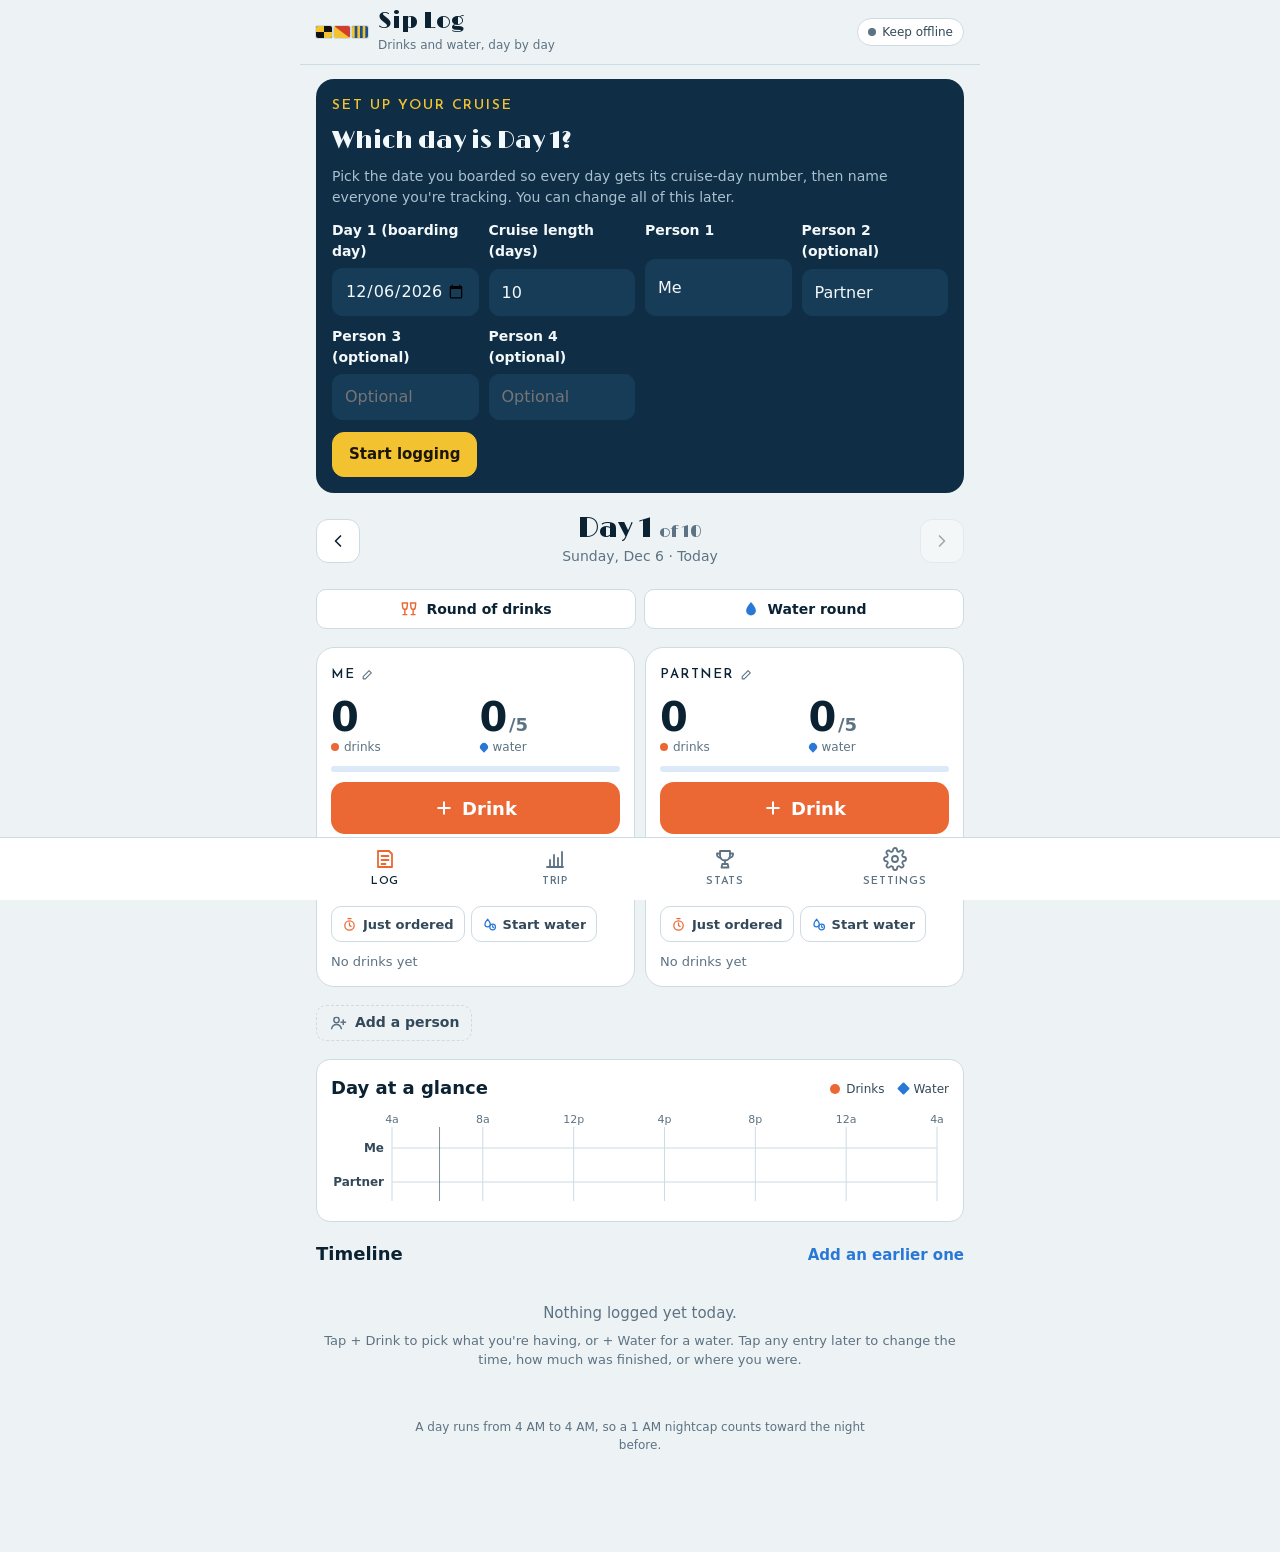
==== commit 924a28a6: "Sip Log: drink picker, partial finishes, in-progress water - + Drink opens a picker: this person's p" ====
--- a/Sip-Log.html
+++ b/Sip-Log.html
@@ -123,8 +123,10 @@
 .field > span:first-child { font-weight: 600; }
 .field input, .field select, .field textarea { width: 100%; border: 1px solid var(--line); background: var(--surface); border-radius: 10px; padding: 10px 12px; min-height: 44px; font-size: 16px; }
 .field textarea { min-height: 70px; resize: vertical; }
-.inline { display: flex; gap: 8px; align-items: center; }
-.inline > input { flex: 1; min-width: 0; }
+.inline { display: flex; flex-wrap: wrap; gap: 8px; align-items: center; }
+.inline > input { flex: 1 1 230px; width: 0; min-width: 0; }
+#ed-body, #pe-body, #rd-body { grid-template-columns: minmax(0, 1fr); }
+.chip.frac { font-size: 17px; min-width: 48px; justify-content: center; }
 
 /* day header */
 .dayhead { display: grid; grid-template-columns: auto 1fr auto; gap: 10px; align-items: center; }
@@ -188,6 +190,16 @@
 .sipping p { font-size: 14px; }
 .sipping b { font-weight: 700; }
 .sipping .btn { background: var(--surface); border-color: var(--drink); min-height: 40px; }
+.sipping.w { background: var(--water-soft); }
+.sipping.w .btn { border-color: var(--water); }
+.sipping .fin { width: 100%; }
+.partrow { display: grid; gap: 4px; }
+.partrow .cap { font-size: 12px; color: var(--ink-2); }
+.g3 { display: grid; grid-template-columns: repeat(3, minmax(0, 1fr)); gap: 6px; }
+.g3 button { min-height: 36px; border-radius: 10px; border: 1px solid var(--line); background: var(--surface); color: var(--ink); font-size: 16px; font-weight: 700; padding: 0; }
+.sipping .g3 button { border-color: var(--drink-soft); }
+.mini[data-act="start-drink"] svg { color: var(--drink); }
+.mini.w svg { color: var(--water); }
 .nudge { font-size: 13px; border-radius: 10px; padding: 8px 10px; background: var(--water-soft); color: var(--ink); }
 
 /* glance strip */
@@ -207,6 +219,9 @@
 .m-drink { fill: var(--drink); stroke: var(--surface); stroke-width: 2; }
 .m-water { fill: var(--water); stroke: var(--surface); stroke-width: 2; }
 .m-open { fill: var(--surface); stroke: var(--drink); stroke-width: 2; }
+.m-wopen { fill: var(--surface); stroke: var(--water); stroke-width: 2; }
+.m-dfill { fill: var(--drink); }
+.m-wfill { fill: var(--water); }
 .hit { fill: transparent; cursor: pointer; }
 .hit:focus { outline: none; }
 .hit:focus + .mk, .hitg:hover .mk, .hitg:focus-within .mk { filter: brightness(1.12); }
@@ -233,6 +248,7 @@
 .tl-gap { font-size: 12px; color: var(--muted); padding: 3px 0 3px 72px; border-bottom: 1px solid var(--line); }
 .who-chip { font-family: var(--font-label); font-weight: 600; font-size: 11px; letter-spacing: .08em; text-transform: uppercase; color: var(--ink-2); background: var(--surface-2); border-radius: 6px; padding: 1px 6px; margin-right: 6px; }
 .badge-sip { font-size: 11px; font-weight: 700; color: var(--drink); border: 1px solid currentColor; border-radius: 6px; padding: 0 5px; margin-left: 6px; }
+.badge-part { font-size: 12px; font-weight: 700; color: var(--ink-2); background: var(--surface-2); border-radius: 6px; padding: 0 6px; margin-left: 6px; }
 .empty { padding: 22px 8px; text-align: center; color: var(--muted); display: grid; gap: 6px; justify-items: center; }
 .sumtable { width: 100%; border-collapse: collapse; font-size: 14px; }
 .sumtable th, .sumtable td { padding: 8px 6px; border-bottom: 1px solid var(--line); text-align: right; font-variant-numeric: tabular-nums; white-space: nowrap; }
@@ -289,6 +305,21 @@
 @keyframes rise { from { transform: translateY(24px); opacity: .4; } to { transform: none; opacity: 1; } }
 .panel-bar { position: sticky; top: 0; z-index: 2; display: flex; justify-content: space-between; align-items: center; gap: 8px; padding: 12px 0 8px; background: var(--bg); }
 .panel-bar h2 { font-size: 18px; }
+.seg.wide { display: grid; grid-template-columns: repeat(2, minmax(0, 1fr)); width: 100%; }
+.pk-search { position: sticky; top: 56px; z-index: 1; display: flex; align-items: center; gap: 8px; border: 1px solid var(--line); background: var(--surface); border-radius: 12px; padding: 0 12px; min-height: 48px; box-shadow: 0 0 0 6px var(--bg); }
+.pk-search:focus-within { outline: 3px solid var(--water); outline-offset: 1px; }
+.pk-search svg { width: 18px; height: 18px; color: var(--muted); flex: none; }
+.pk-search input { flex: 1; min-width: 0; border: 0; background: transparent; font-size: 16px; padding: 10px 0; outline: none; -webkit-appearance: none; appearance: none; }
+.pk-list { display: grid; }
+.pk-h { font-family: var(--font-label); font-weight: 600; font-size: 12px; letter-spacing: .14em; text-transform: uppercase; color: var(--muted); padding: 14px 0 4px; }
+.pick { display: flex; justify-content: space-between; align-items: center; gap: 12px; width: 100%; min-height: 50px; padding: 10px 4px; border: 0; border-bottom: 1px solid var(--line); background: none; text-align: left; }
+.pick:active { background: var(--surface-2); }
+.pick .pk-n { font-size: 16px; font-weight: 600; display: inline-flex; align-items: center; gap: 8px; min-width: 0; overflow-wrap: anywhere; }
+.pick .pk-m { font-size: 13px; color: var(--muted); white-space: nowrap; flex: none; }
+.pick svg { width: 18px; height: 18px; color: var(--drink); flex: none; }
+.pick.plain .pk-n { color: var(--ink-2); font-weight: 500; }
+.pick.add .pk-n { color: var(--drink); }
+.heart { color: var(--drink); }
 .sugg { display: grid; border: 1px solid var(--line); border-radius: 10px; overflow: hidden; background: var(--surface); }
 .sugg button { border: 0; border-bottom: 1px solid var(--line); background: none; text-align: left; padding: 10px 12px; display: flex; justify-content: space-between; gap: 10px; font-size: 15px; }
 .sugg button:last-child { border-bottom: 0; }
@@ -855,7 +886,7 @@
   const S = Object.assign({
     people: [{ name: 'Me' }, { name: 'Partner' }], start: '', days: 10, ports: [], cutoff: 4,
     waterUnit: 'bottle', waterGoal: 5, limit: '', pkg: '', price: 16,
-    theme: 'auto', setupDone: false, lastBackup: 0
+    theme: 'auto', setupDone: false, lastBackup: 0, askDrink: true
   }, store.get('settings', {}));
   let E = store.get('entries', []);
   if (!Array.isArray(E)) E = [];
@@ -911,6 +942,19 @@
   const fmtHour = h => { h = +h || 0; return h === 0 ? 'midnight' : h < 12 ? h + ' AM' : h === 12 ? 'noon' : (h - 12) + ' PM'; };
   const joinNames = arr => arr.length < 2 ? arr.join('') : arr.slice(0, -1).join(', ') + ' & ' + arr[arr.length - 1];
   const buzz = () => { try { if (navigator.vibrate) navigator.vibrate(12); } catch (e) { /* ignore */ } };
+  // portions: how much of a drink or a water was actually finished
+  const PARTS = [[1, 'All'], [0.75, '¾'], [0.5, '½'], [0.25, '¼']];
+  const FRAC = { 0.25: '¼', 0.5: '½', 0.75: '¾' };
+  const partOf = e => (e && e.part > 0 && e.part < 1 ? e.part : 1);
+  const partWord = v => (v >= 1 ? 'all' : FRAC[v] || fmt1(v));
+  function fmtQ(n) { // quarter amounts as 2½
+    const r = Math.round(n * 4) / 4;
+    if (Math.abs(r - n) > 0.01) return fmt1(n);
+    const whole = Math.floor(r + 1e-9), f = +(r - whole).toFixed(2);
+    return f ? (whole ? String(whole) : '') + FRAC[f] : String(whole);
+  }
+  const many = (n, one, more) => (n > 0 && n <= 1 ? one : more);
+  const POPULAR = ['Coconut Patrón Margarita', 'Piña Colada', 'Classic Margarita', 'Mojito', 'Aperol Spritz', 'Espresso Martini', 'Painkiller', 'Caribbean Rum Punch', 'Beer', 'Glass of wine'];
 
   // ---------- icons ----------
   const I = {
@@ -926,6 +970,8 @@
     water: '<svg viewBox="0 0 24 24" fill="currentColor"><path d="M12 2.8c3.4 4.3 6.5 8 6.5 11.4a6.5 6.5 0 0 1-13 0C5.5 10.8 8.6 7.1 12 2.8z"/></svg>',
     cheers: '<svg viewBox="0 0 24 24" fill="none" stroke="currentColor" stroke-width="1.9" stroke-linecap="round" stroke-linejoin="round"><path d="M3 4h7l-.6 5.5a2.9 2.9 0 0 1-5.8 0zM6.5 12.4V19M4 19.5h5M14 4h7l-.6 5.5a2.9 2.9 0 0 1-5.8 0zM17.5 12.4V19M15 19.5h5"/></svg>',
     person: '<svg viewBox="0 0 24 24" fill="none" stroke="currentColor" stroke-width="2" stroke-linecap="round" stroke-linejoin="round"><circle cx="10" cy="8" r="3.5"/><path d="M3.5 19.5c.8-3.5 3.4-5.5 6.5-5.5s5.7 2 6.5 5.5M19 8v6M16 11h6"/></svg>',
+    sipw: '<svg viewBox="0 0 24 24" fill="none" stroke="currentColor" stroke-width="2" stroke-linecap="round" stroke-linejoin="round"><path d="M9 3.5c2.4 3 4.3 5.6 4.3 7.9a4.3 4.3 0 0 1-8.6 0c0-2.3 1.9-4.9 4.3-7.9z"/><circle cx="17" cy="16" r="4.5"/><path d="M17 13.8V16l1.4.9"/></svg>',
+    search: '<svg viewBox="0 0 24 24" fill="none" stroke="currentColor" stroke-width="2" stroke-linecap="round"><circle cx="10.5" cy="10.5" r="6"/><path d="m15 15 5 5"/></svg>',
     pencil: '<svg viewBox="0 0 24 24" fill="none" stroke="currentColor" stroke-width="2" stroke-linecap="round" stroke-linejoin="round"><path d="M4 20h4L19 9l-4-4L4 16z"/></svg>'
   };
 
@@ -941,16 +987,21 @@
   const forDay = k => E.filter(e => dayKey(e.t) === k);
   const tripEntries = () => E.filter(e => inTrip(dayKey(e.t)));
   const byPerson = (list, p) => list.filter(e => (e.p || 0) === p);
+  // drinks and waters are amounts (a half-finished drink counts ½); orders and bottles count glasses
   function stats(list) {
     const drinks = list.filter(e => e.kind === 'drink');
     const waters = list.filter(e => e.kind === 'water');
     const done = drinks.filter(e => !e.open).sort((a, b) => a.t - b.t);
     const first = done[0], last = done[done.length - 1];
+    const sum = (arr, f) => arr.reduce((a, e) => a + f(e), 0);
     return {
-      drinks: drinks.length, waters: waters.length,
-      std: drinks.reduce((a, e) => a + (+e.std || 0), 0),
-      ml: waters.reduce((a, e) => a + (+e.ml || 0), 0),
-      first, last, open: drinks.filter(e => e.open).sort((a, b) => a.t - b.t),
+      drinks: sum(drinks, partOf), orders: drinks.length,
+      waters: sum(waters, partOf), bottles: waters.length,
+      std: sum(drinks, e => (+e.std || 0) * partOf(e)),
+      ml: sum(waters, e => (+e.ml || 0) * partOf(e)),
+      first, last,
+      open: drinks.filter(e => e.open).sort((a, b) => a.t - b.t),
+      openW: waters.filter(e => e.open).sort((a, b) => a.t - b.t),
       pace: done.length >= 2 && last.t - first.t >= 5 * 60000 ? (last.t - first.t) / (done.length - 1) / 60000 : null
     };
   }
@@ -965,6 +1016,21 @@
     return [...seen.values()];
   }
   const stdFor = name => { const c = name && catalogByName.get(norm(name)); return c ? c.std : null; };
+  // every drink name logged so far: this person's own first (favorites, then most recent), then everyone else's
+  function drinkHistory(p) {
+    const map = new Map();
+    E.filter(e => e.kind === 'drink' && e.name).sort((a, b) => b.t - a.t).forEach(e => {
+      const n = norm(e.name);
+      let h = map.get(n);
+      if (!h) { h = { name: e.name.trim(), last: e, mine: null, count: 0, fav: false }; map.set(n, h); }
+      if ((e.p || 0) === p) { h.count++; if (!h.mine) h.mine = e; }
+      if (e.fav) h.fav = true;
+    });
+    const list = [...map.values()];
+    const own = list.filter(h => h.mine).sort((a, b) => (b.fav - a.fav) || b.mine.t - a.mine.t);
+    const others = list.filter(h => !h.mine).sort((a, b) => (b.fav - a.fav) || b.last.t - a.last.t);
+    return own.concat(others);
+  }
 
   // ---------- overlays, toasts, clipboard ----------
   const layer = $('#layer');
@@ -1087,10 +1153,19 @@
     </div>`;
   }
 
+  // something still being sipped: one tap if it's all gone, or say how much was finished
+  function sipBox(e) {
+    const isW = e.kind === 'water';
+    return `<div class="sipping ${isW ? 'w' : ''}">
+      <p>Sipping <b>${esc(isW ? 'water' : (e.name || 'a drink'))}</b> · <span data-dur="${e.start || e.t}">${fmtDur((Date.now() - (e.start || e.t)) / 60000)}</span></p>
+      <button class="btn small fin" type="button" data-act="finish" data-id="${e.id}" data-part="1">${I.check}Finished</button>
+      <div class="partrow" role="group" aria-label="Only finished part of it"><span class="cap">Only part of it?</span><div class="g3">${PARTS.slice(1).map(([v, l]) => `<button type="button" data-act="finish" data-id="${e.id}" data-part="${v}" aria-label="Finished ${l} of it">${l}</button>`).join('')}</div></div>
+    </div>`;
+  }
   function tileHTML(p, list, isToday, k, compact) {
     const st = stats(list);
     const goal = +S.waterGoal || 0, lim = +S.limit || 0;
-    const open = st.open[st.open.length - 1];
+    const open = st.open[st.open.length - 1], openW = st.openW[st.openW.length - 1];
     const ln = isToday ? lastNamed(p) : null;
     const nameBtn = `<button class="namebtn" type="button" data-act="person-edit" data-p="${p}" aria-label="Rename ${esc(nameOf(p))}"><span class="nm">${esc(labelOf(p))}</span><span class="pen" aria-hidden="true">${I.pencil}</span></button>`;
     const actions = isToday
@@ -1099,21 +1174,23 @@
         : `<button class="big drink" type="button" data-act="add-drink" data-p="${p}">${I.plus}Drink</button><button class="big water" type="button" data-act="add-water" data-p="${p}">${I.plus}Water</button>`) +
         `<div class="mini-row">
           <button class="mini" type="button" data-act="start-drink" data-p="${p}">${I.timer}<span>${compact ? 'Ordered' : 'Just ordered'}</span></button>
+          <button class="mini w" type="button" data-act="start-water" data-p="${p}" title="Start a water you'll sip for a while">${I.sipw}<span>Start water</span></button>
           ${ln ? `<button class="mini" type="button" data-act="again" data-p="${p}" data-id="${ln.id}" title="Log another ${esc(ln.name)}">${I.again}<span>${esc(ln.name)}</span></button>` : ''}
         </div>`
       : `<button class="btn small" type="button" data-act="add-past" data-p="${p}">Add to ${esc(dayName(k))}</button>`;
     return `<div class="tile ${compact ? 'compact' : ''}">
       <div class="who">${nameBtn}${st.std ? `<span class="muted small">≈${fmt1(st.std)} std</span>` : ''}</div>
       <div class="figs">
-        <div class="fig drink"><span class="v">${st.drinks}${lim ? `<span class="of">/${lim}</span>` : ''}</span><span class="k"><i></i>${st.drinks === 1 ? 'drink' : 'drinks'}</span></div>
-        <div class="fig water"><span class="v">${st.waters}${goal ? `<span class="of">/${goal}</span>` : ''}</span><span class="k"><i></i>water</span></div>
+        <div class="fig drink"><span class="v">${fmtQ(st.drinks)}${lim ? `<span class="of">/${lim}</span>` : ''}</span><span class="k"><i></i>${many(st.drinks, 'drink', 'drinks')}</span></div>
+        <div class="fig water"><span class="v">${fmtQ(st.waters)}${goal ? `<span class="of">/${goal}</span>` : ''}</span><span class="k"><i></i>water</span></div>
       </div>
-      ${lim ? `<div class="meter drinkm ${st.drinks > lim ? 'over' : ''}" role="img" aria-label="${st.drinks} of ${lim} drinks"><i style="width:${Math.min(100, st.drinks / lim * 100)}%"></i></div>` : ''}
-      ${goal ? `<div class="meter" role="img" aria-label="${st.waters} of ${goal} waters"><i style="width:${Math.min(100, st.waters / goal * 100)}%"></i></div>` : ''}
-      ${open ? `<div class="sipping"><p>Sipping <b>${esc(open.name || 'a drink')}</b> · <span data-dur="${open.start || open.t}">${fmtDur((Date.now() - (open.start || open.t)) / 60000)}</span></p><button class="btn small" type="button" data-act="finish" data-id="${open.id}">${I.check}Finished</button></div>` : ''}
+      ${lim ? `<div class="meter drinkm ${st.drinks > lim ? 'over' : ''}" role="img" aria-label="${fmtQ(st.drinks)} of ${lim} drinks"><i style="width:${Math.min(100, st.drinks / lim * 100)}%"></i></div>` : ''}
+      ${goal ? `<div class="meter" role="img" aria-label="${fmtQ(st.waters)} of ${goal} waters"><i style="width:${Math.min(100, st.waters / goal * 100)}%"></i></div>` : ''}
+      ${open ? sipBox(open) : ''}
+      ${openW ? sipBox(openW) : ''}
       ${actions}
       <p class="lastline">${st.last ? `Last drink ${fmtTime(st.last.t)}${isToday ? ` · <span data-ago="${st.last.t}">${ago(st.last.t)}</span>` : ''}` : 'No drinks yet'}${st.pace ? ` · one every ${fmtDur(st.pace)}` : ''}</p>
-      ${isToday && st.drinks - st.waters >= 2 ? `<p class="nudge">${st.drinks - st.waters} drinks ahead of water. Time for a bottle?</p>` : ''}
+      ${isToday && st.drinks - st.waters >= 2 ? `<p class="nudge">${fmtQ(st.drinks - st.waters)} drinks ahead of water. Time for a bottle?</p>` : ''}
     </div>`;
   }
 
@@ -1139,20 +1216,29 @@
     });
     const now = Date.now();
     if (now > t0 && now < t1) s += `<line x1="${x(now)}" x2="${x(now)}" y1="${top - 4}" y2="${H - 6}" stroke="var(--ink)" stroke-width="1" opacity=".5"/>`;
+    // a wedge for the share of a drink that was finished, starting at 12 o'clock
+    const pie = (cx, cy, r, f) => { const a = f * 2 * Math.PI; return `M${cx} ${cy}L${cx} ${cy - r}A${r} ${r} 0 ${f > 0.5 ? 1 : 0} 1 ${(cx + r * Math.sin(a)).toFixed(2)} ${(cy - r * Math.cos(a)).toFixed(2)}Z`; };
+    const diamond = (cx, cy, h, cls) => `<rect class="mk ${cls}" x="${cx - h}" y="${cy - h}" width="${2 * h}" height="${2 * h}" transform="rotate(45 ${cx} ${cy})"/>`;
     list.slice().sort((a, b) => a.t - b.t).forEach(e => {
       const r = rows.indexOf(e.p || 0);
       const cy = top + r * row + row / 2, cx = x(Math.min(Math.max(e.t, t0), t1));
-      const label = `${fmtTime(e.t)} · ${e.kind === 'water' ? 'Water' : (e.name || 'Drink')}${e.open ? ' (sipping)' : ''} · ${nameOf(e.p || 0)}`;
-      const mark = e.kind === 'water'
-        ? `<rect class="mk m-water" x="${cx - 4.5}" y="${cy - 4.5}" width="9" height="9" transform="rotate(45 ${cx} ${cy})"/>`
-        : `<circle class="mk ${e.open ? 'm-open' : 'm-drink'}" cx="${cx}" cy="${cy}" r="5.5"/>`;
+      const part = partOf(e);
+      const label = `${fmtTime(e.t)} · ${e.kind === 'water' ? 'Water' : (e.name || 'Drink')}${e.open ? ' (sipping)' : part < 1 ? ` (${partWord(part)} finished)` : ''} · ${nameOf(e.p || 0)}`;
+      let mark;
+      if (e.kind === 'water') {
+        if (e.open) mark = diamond(cx, cy, 4.5, 'm-wopen');
+        else if (part < 1) mark = diamond(cx, cy, 4.5, 'm-wopen') + diamond(cx, cy, 4.5 * Math.sqrt(part), 'm-wfill');
+        else mark = diamond(cx, cy, 4.5, 'm-water');
+      } else if (e.open) mark = `<circle class="mk m-open" cx="${cx}" cy="${cy}" r="5.5"/>`;
+      else if (part < 1) mark = `<circle class="mk m-open" cx="${cx}" cy="${cy}" r="5.5"/><path class="mk m-dfill" d="${pie(cx, cy, 5.5, part)}"/>`;
+      else mark = `<circle class="mk m-drink" cx="${cx}" cy="${cy}" r="5.5"/>`;
       s += `<g class="hitg"><circle class="hit" cx="${cx}" cy="${cy}" r="12" tabindex="0" role="button" aria-label="${esc(label)}" data-act="edit" data-id="${e.id}" data-tip-x="${cx}" data-tip-y="${cy - 8}"/>${mark}</g>`;
     });
     s += '</svg><div class="tip" hidden></div>';
     box.innerHTML = s;
     bindTips(box, el => {
       const e = E.find(x => x.id === el.dataset.id); if (!e) return null;
-      return [fmtTime(e.t), `${e.kind === 'water' ? 'Water' : (e.name || 'Drink')}${e.open ? ', still sipping' : ''}`, nameOf(e.p || 0), e.kind === 'water' ? 'water' : 'drink'];
+      return [fmtTime(e.t), `${e.kind === 'water' ? 'Water' : (e.name || 'Drink')}${e.open ? ', still sipping' : partOf(e) < 1 ? `, ${partWord(partOf(e))} finished` : ''}`, nameOf(e.p || 0), e.kind === 'water' ? 'water' : 'drink'];
     });
   }
   function bindTips(box, content) {
@@ -1191,26 +1277,27 @@
         const gap = (sorted[idx - 1].t - e.t) / 60000;
         if (gap >= 1) rows += `<li class="tl-gap" aria-hidden="true">${fmtDur(gap)} later</li>`;
       }
-      const isW = e.kind === 'water';
+      const isW = e.kind === 'water', part = partOf(e);
       const bits = [];
-      if (!isW && e.start && !e.open) bits.push(`ordered ${fmtTime(e.start)} · ${fmtDur((e.t - e.start) / 60000)}`);
+      if (e.start && !e.open) bits.push(`${isW ? 'started' : 'ordered'} ${fmtTime(e.start)} · ${fmtDur((e.t - e.start) / 60000)}`);
       if (e.open) bits.push(`started ${fmtTime(e.start || e.t)}`);
-      if (isW) bits.push((WATER[e.unit] || ['Water'])[0].toLowerCase() + ' · ' + volume(e.ml || 0));
+      if (isW) bits.push(`${part < 1 ? partWord(part) + ' of a ' : ''}${(WATER[e.unit] || ['Water'])[0].toLowerCase()} · ${volume((e.ml || 0) * part)}`);
+      else if (part < 1 && !e.open) bits.push(`finished ${partWord(part)}`);
       if (e.where) bits.push(e.where);
       if (e.note) bits.push('“' + e.note + '”');
       rows += `<li><button class="tl-item" type="button" data-act="edit" data-id="${e.id}">
         <time datetime="${new Date(e.t).toISOString()}">${fmtTime(e.t)}</time>
         <span class="tl-ico ${isW ? 'water' : 'drink'}" aria-hidden="true">${isW ? I.water : I.drink}</span>
-        <span class="tl-main"><b>${esc(isW ? 'Water' : (e.name || 'Drink'))}${e.fav ? ' <span style="color:var(--drink)" aria-label="favorite">♥</span>' : ''}${e.open ? '<span class="badge-sip">Sipping</span>' : ''}</b>
+        <span class="tl-main"><b>${esc(isW ? 'Water' : (e.name || 'Drink'))}${e.fav ? ' <span style="color:var(--drink)" aria-label="favorite">♥</span>' : ''}${e.open ? '<span class="badge-sip">Sipping</span>' : part < 1 ? `<span class="badge-part" aria-label="${partWord(part)} finished">${partWord(part)}</span>` : ''}</b>
           <span>${multi ? `<span class="who-chip">${esc(labelOf(e.p || 0))}</span>` : ''}${esc(bits.join(' · '))}</span></span>
-        <span class="tl-side">${isW ? '' : '≈' + fmt1(+e.std || 0)}</span>
+        <span class="tl-side">${isW ? '' : '≈' + fmt1((+e.std || 0) * part)}</span>
       </button></li>`;
     });
     const filter = multi && list.length ? `<div class="chips" role="group" aria-label="Show entries for">${[[-1, 'Everyone']].concat(whoList.map(p => [p, labelOf(p)])).map(([v, l]) => `<button class="chip" type="button" data-act="tlwho" data-v="${v}" aria-pressed="${tlWho === v}">${esc(l)}</button>`).join('')}</div>` : '';
     return `<section aria-label="Timeline" style="display:grid;gap:10px">
       <div class="section-head"><h2>Timeline</h2><button class="linkish" type="button" data-act="add-past" data-p="${tlWho >= 0 ? tlWho : -1}">${isToday ? 'Add an earlier one' : 'Add to this day'}</button></div>
       ${filter}
-      ${sorted.length ? `<ul class="tl">${rows}</ul>` : `<div class="empty"><p>${list.length ? 'Nothing logged for this person on this day.' : isToday ? 'Nothing logged yet today.' : 'Nothing logged on this day.'}</p><p class="small">Each tap on + Drink or + Water records the time. Tap any entry later to add a name, change the time, or note where you were.</p></div>`}
+      ${sorted.length ? `<ul class="tl">${rows}</ul>` : `<div class="empty"><p>${list.length ? 'Nothing logged for this person on this day.' : isToday ? 'Nothing logged yet today.' : 'Nothing logged on this day.'}</p><p class="small">Tap + Drink to pick what you're having, or + Water for a water. Tap any entry later to change the time, how much was finished, or where you were.</p></div>`}
     </section>`;
   }
 
@@ -1219,7 +1306,7 @@
     const who = shownIn(list);
     const rows = who.map(p => {
       const st = stats(byPerson(list, p));
-      return `<tr><td>${esc(labelOf(p))}</td><td>${st.drinks}</td><td>${fmt1(st.std)}</td><td>${st.waters}</td><td>${st.ml ? fmt1(st.ml / 1000) + ' L' : '–'}</td></tr>`;
+      return `<tr><td>${esc(labelOf(p))}</td><td>${fmtQ(st.drinks)}</td><td>${fmt1(st.std)}</td><td>${fmtQ(st.waters)}</td><td>${st.ml ? fmt1(st.ml / 1000) + ' L' : '–'}</td></tr>`;
     }).join('');
     const firstLast = who.map(p => {
       const st = stats(byPerson(list, p));
@@ -1239,8 +1326,8 @@
     shownIn(list).forEach(p => {
       const mine = byPerson(list, p), st = stats(mine);
       if (!mine.length) return;
-      lines.push('', `${labelOf(p)}: ${st.drinks} drinks (≈${fmt1(st.std)} std), ${st.waters} waters (${volume(st.ml)})`);
-      mine.forEach(e => lines.push(`  ${fmtTime(e.t)}  ${e.kind === 'water' ? 'Water' : (e.name || 'Drink')}${e.open ? ' (sipping)' : ''}${e.start && !e.open ? ` (ordered ${fmtTime(e.start)})` : ''}${e.where ? ' @ ' + e.where : ''}`));
+      lines.push('', `${labelOf(p)}: ${fmtQ(st.drinks)} ${many(st.drinks, 'drink', 'drinks')} (≈${fmt1(st.std)} std), ${fmtQ(st.waters)} ${many(st.waters, 'water', 'waters')} (${volume(st.ml)})`);
+      mine.forEach(e => lines.push(`  ${fmtTime(e.t)}  ${e.kind === 'water' ? 'Water' : (e.name || 'Drink')}${e.open ? ' (sipping)' : partOf(e) < 1 ? ` (${partWord(partOf(e))} finished)` : ''}${e.start && !e.open ? ` (${e.kind === 'water' ? 'started' : 'ordered'} ${fmtTime(e.start)})` : ''}${e.where ? ' @ ' + e.where : ''}`));
     });
     return lines.join('\n');
   }
@@ -1251,18 +1338,22 @@
     render();
     const ids = new Set(entries.map(e => e.id));
     const acts = [['Undo', () => { E = E.filter(x => !ids.has(x.id)); saveE(); render(); }]];
-    if (details) acts.unshift(['Add details', () => openEditor(entries[0].id, { focusName: true })]);
+    if (details) acts.unshift([details === 'edit' ? 'Edit' : 'Add details', () => openEditor(entries[0].id, { focusName: details !== 'edit' })]);
     toast(msg, acts);
   }
   const newDrink = (p, extra) => Object.assign({ id: uid(), kind: 'drink', p, t: Date.now(), start: null, open: false, name: '', std: 1.5, where: '', fav: false, note: '' }, extra || {});
-  const newWater = (p, t) => { const u = WATER[S.waterUnit] ? S.waterUnit : 'bottle'; return { id: uid(), kind: 'water', p, t: t || Date.now(), unit: u, ml: WATER[u][1], note: '' }; };
+  const newWater = (p, t, extra) => { const u = WATER[S.waterUnit] ? S.waterUnit : 'bottle'; return Object.assign({ id: uid(), kind: 'water', p, t: t || Date.now(), unit: u, ml: WATER[u][1], note: '' }, extra || {}); };
   function quickDrink(p) {
     const st = stats(byPerson(forDay(curKey()), p));
-    addEntries([newDrink(p)], `Drink ${st.drinks + 1} for ${nameOf(p)} at ${fmtTime(Date.now())}`, true);
+    addEntries([newDrink(p)], `Drink ${st.orders + 1} for ${nameOf(p)} at ${fmtTime(Date.now())}`, true);
   }
   function quickWater(p) {
     const st = stats(byPerson(forDay(curKey()), p));
-    addEntries([newWater(p)], `Water ${st.waters + 1} for ${nameOf(p)}`);
+    addEntries([newWater(p)], `Water ${st.bottles + 1} for ${nameOf(p)}`);
+  }
+  function startWater(p) {
+    const now = Date.now();
+    addEntries([newWater(p, now, { start: now, open: true })], `Water started for ${nameOf(p)}. Tap Finished when it's done.`);
   }
   function startDrink(p) {
     const now = Date.now();
@@ -1271,14 +1362,103 @@
   function again(p, id) {
     const src = E.find(e => e.id === id); if (!src) return;
     const st = stats(byPerson(forDay(curKey()), p));
-    addEntries([newDrink(p, { name: src.name, std: src.std || 1.5, where: src.where || '' })], `${src.name} (drink ${st.drinks + 1}) for ${nameOf(p)}`);
-  }
-  function finish(id) {
+    addEntries([newDrink(p, { name: src.name, std: src.std || 1.5, where: src.where || '' })], `${src.name} (drink ${st.orders + 1}) for ${nameOf(p)}`);
+  }
+  // part: 1 if it was all finished, or ¾, ½, ¼
+  function finish(id, part) {
     const e = E.find(x => x.id === id); if (!e) return;
-    const prev = { t: e.t, open: e.open, start: e.start };
+    const prev = { t: e.t, open: e.open, start: e.start, part: e.part };
     e.open = false; e.t = Date.now(); if (!e.start) e.start = prev.t;
+    if (part > 0 && part < 1) e.part = part; else delete e.part;
     saveE(); buzz(); render();
-    toast(`Finished after ${fmtDur((e.t - e.start) / 60000)}`, [['Undo', () => { e.t = prev.t; e.open = prev.open; e.start = prev.start; saveE(); render(); }]]);
+    const what = e.kind === 'water' ? 'Water' : (e.name || 'Drink');
+    toast(`${what}: ${part < 1 ? partWord(part) + ' finished' : 'finished'} after ${fmtDur((e.t - e.start) / 60000)}`, [['Undo', () => {
+      e.t = prev.t; e.open = prev.open; e.start = prev.start;
+      if (prev.part) e.part = prev.part; else delete e.part;
+      saveE(); render();
+    }]]);
+  }
+  const whenAgo = ts => {
+    const m = (Date.now() - ts) / 60000;
+    if (m < 60) return m < 1 ? 'just now' : Math.round(m) + ' min ago';
+    if (m < 1440) return Math.round(m / 60) + ' h ago';
+    const d = Math.round(m / 1440);
+    return d === 1 ? 'yesterday' : d + ' days ago';
+  };
+
+  // + Drink: pick from this person's past drinks, everyone's recent ones, or the recipe list
+  function openPicker(p, mode) {
+    let part = 1;
+    const hist = drinkHistory(p);
+    const stdOf = h => +((h.mine || h.last).std) || stdFor(h.name) || 1.5;
+    const el = openOverlay(`<div class="panel" role="dialog" aria-modal="true" aria-labelledby="pk-title">
+      <div class="panel-bar"><h2 id="pk-title">${esc(labelOf(p))}: which drink?</h2><button class="icon-btn" type="button" data-act="close" aria-label="Close">${I.x}</button></div>
+      <div id="pk-top" style="display:grid;gap:10px"></div>
+      <div class="pk-search">${I.search}<label class="sr" for="pk-q">Search drinks or type a name</label><input id="pk-q" type="search" placeholder="Search ${CATALOG.length ? Math.floor(CATALOG.length / 10) * 10 + '+ ' : ''}drinks or type a name" autocomplete="off" autocorrect="off" enterkeyhint="done"></div>
+      <div class="pk-list" id="pk-list"></div>
+    </div>`);
+    const top = $('#pk-top', el), list = $('#pk-list', el), input = $('#pk-q', el);
+    const row = (name, std, meta, fav) => `<button class="pick" type="button" data-pk="pick" data-name="${esc(name)}" data-std="${std}"><span class="pk-n">${fav ? '<span class="heart" aria-label="favorite">♥</span> ' : ''}${esc(name)}</span><span class="pk-m">${esc(meta)}</span></button>`;
+    const drawTop = () => {
+      top.innerHTML = `<div class="seg wide" role="group" aria-label="Status"><button type="button" data-pk="mode" data-v="done" aria-pressed="${mode === 'done'}">Finished it</button><button type="button" data-pk="mode" data-v="open" aria-pressed="${mode === 'open'}">Just ordered</button></div>
+        ${mode === 'done'
+          ? `<div class="field"><span>How much did ${esc(nameOf(p))} finish?</span><div class="chips" role="group" aria-label="How much was finished">${PARTS.map(([v, l]) => `<button class="chip ${v < 1 ? 'frac' : ''}" type="button" data-pk="part" data-v="${v}" aria-pressed="${part === v}" aria-label="${v === 1 ? 'All of it' : l + ' of it'}">${v === 1 ? 'All of it' : l}</button>`).join('')}</div></div>`
+          : `<p class="muted small">Starts a timer. Tap Finished on ${esc(nameOf(p))}'s counter when it's done, or say how much was left.</p>`}`;
+    };
+    const drawList = () => {
+      const typed = input.value.trim(), q = norm(typed);
+      let h = '';
+      if (!q) {
+        h += `<button class="pick plain" type="button" data-pk="plain"><span class="pk-n">${I.drink}Just a drink, no name</span><span class="pk-m">add it later</span></button>`;
+        const own = hist.filter(x => x.mine).slice(0, 8), others = hist.filter(x => !x.mine).slice(0, 8);
+        if (own.length) h += `<p class="pk-h">${esc(nameOf(p))}'s drinks</p>` + own.map(x => row(x.name, stdOf(x), `×${x.count} · ${whenAgo(x.mine.t)}`, x.fav)).join('');
+        if (others.length) h += `<p class="pk-h">Others have had</p>` + others.map(x => row(x.name, stdOf(x), `${nameOf(x.last.p || 0)} · ${whenAgo(x.last.t)}`, x.fav)).join('');
+        if (hist.length < 4) {
+          const seen = new Set(hist.map(x => norm(x.name)));
+          const pop = POPULAR.filter(n => !seen.has(norm(n)) && catalogByName.has(norm(n))).slice(0, 8);
+          if (pop.length) h += `<p class="pk-h">Cruise favorites</p>` + pop.map(n => row(catalogByName.get(norm(n)).name, stdFor(n), `≈${fmt1(stdFor(n))} std`, false)).join('');
+        }
+      } else {
+        const pool = hist.map(x => ({ name: x.name, std: stdOf(x), meta: x.mine ? `×${x.count} · ${whenAgo(x.mine.t)}` : `${nameOf(x.last.p || 0)} · ${whenAgo(x.last.t)}`, fav: x.fav, mine: 1 }))
+          .concat(CATALOG.map(c => ({ name: c.name, std: c.std, meta: `≈${fmt1(c.std)} std`, fav: false, mine: 0 })));
+        const seen = new Set();
+        const hits = pool.filter(c => { const n = norm(c.name); if (seen.has(n) || !n.includes(q)) return false; seen.add(n); return true; })
+          .sort((a, b) => (norm(b.name).startsWith(q) - norm(a.name).startsWith(q)) || (b.mine - a.mine) || a.name.length - b.name.length).slice(0, 8);
+        if (!hits.some(c => norm(c.name) === q)) h += `<button class="pick add" type="button" data-pk="typed"><span class="pk-n">${I.plus}Log “${esc(typed)}”</span><span class="pk-m">new name</span></button>`;
+        h += hits.map(c => row(c.name, c.std, c.meta, c.fav)).join('');
+      }
+      list.innerHTML = h;
+    };
+    const commit = (name, std) => {
+      const now = Date.now();
+      const st = stats(byPerson(forDay(curKey()), p));
+      const e = mode === 'open'
+        ? newDrink(p, { t: now, start: now, open: true, name, std })
+        : newDrink(p, Object.assign({ name, std }, part < 1 ? { part } : {}));
+      closeTop();
+      addEntries([e], mode === 'open'
+        ? `Timer started: ${name || 'a drink'} for ${nameOf(p)}`
+        : `${name || 'Drink'}${part < 1 ? ` (${partWord(part)})` : ''} for ${nameOf(p)} · drink ${st.orders + 1} today`, 'edit');
+    };
+    el.addEventListener('click', ev => {
+      const b = ev.target.closest('[data-pk]'); if (!b) return;
+      const a = b.dataset.pk;
+      if (a === 'mode') { mode = b.dataset.v; drawTop(); }
+      else if (a === 'part') { part = +b.dataset.v; drawTop(); }
+      else if (a === 'pick') commit(b.dataset.name, +b.dataset.std || stdFor(b.dataset.name) || 1.5);
+      else if (a === 'plain') commit('', 1.5);
+      else if (a === 'typed') { const n = input.value.trim(); if (n) commit(n, stdFor(n) || 1.5); }
+    });
+    input.addEventListener('input', drawList);
+    input.addEventListener('keydown', ev => {
+      if (ev.key !== 'Enter') return;
+      ev.preventDefault();
+      const n = input.value.trim(); if (!n) return;
+      const known = hist.find(x => norm(x.name) === norm(n));
+      commit(known ? known.name : n, known ? stdOf(known) : (stdFor(n) || 1.5));
+    });
+    drawTop();
+    drawList();
   }
 
   // Round: one tap logs a drink or a water for everyone selected
@@ -1286,28 +1466,39 @@
     const vis = visibleIdx();
     const chosen = new Set((lastRound || vis).filter(p => vis.includes(p)));
     if (!chosen.size) vis.forEach(p => chosen.add(p));
-    let name = '';
+    let name = '', std = null, mode = 'done';
+    const recent = drinkHistory(-1).slice(0, 8);
     const el = openOverlay(`<div class="panel" role="dialog" aria-modal="true" aria-labelledby="rd-title">
       <div class="panel-bar"><h2 id="rd-title">${kind === 'water' ? 'Water for the table' : 'Round of drinks'}</h2><button class="icon-btn" type="button" data-act="close" aria-label="Close">${I.x}</button></div>
       <div id="rd-body" style="display:grid;gap:16px"></div></div>`);
     const body = $('#rd-body', el);
     const draw = () => {
       body.innerHTML = `
+        <div class="seg wide" role="group" aria-label="Status"><button type="button" data-rd="mode" data-v="done" aria-pressed="${mode === 'done'}">${kind === 'water' ? 'Drank it' : 'Finished'}</button><button type="button" data-rd="mode" data-v="open" aria-pressed="${mode === 'open'}">${kind === 'water' ? 'Just started' : 'Just ordered'}</button></div>
         <div class="field"><span>Who's in?</span><div class="chips">${vis.map(p => `<button class="chip" type="button" data-rd="p" data-v="${p}" aria-pressed="${chosen.has(p)}">${esc(labelOf(p))}</button>`).join('')}</div></div>
-        ${kind === 'drink' ? `<label class="field" for="rd-name"><span>Same drink for everyone? (optional)</span><input id="rd-name" value="${esc(name)}" placeholder="e.g. Champagne toast" autocomplete="off"></label><p class="muted small">Leave it blank and add names one by one later from the timeline.</p>` : ''}
-        <button class="big ${kind === 'water' ? 'water' : 'drink'}" type="button" data-rd="go" ${chosen.size ? '' : 'disabled'}>${kind === 'water' ? I.water : I.cheers}Log ${chosen.size} ${kind === 'water' ? (chosen.size === 1 ? 'water' : 'waters') : (chosen.size === 1 ? 'drink' : 'drinks')}</button>`;
+        ${kind === 'drink' ? `<label class="field" for="rd-name"><span>Same drink for everyone? (optional)</span><input id="rd-name" value="${esc(name)}" placeholder="e.g. Champagne toast" autocomplete="off"></label>
+          ${recent.length ? `<div class="chips" role="group" aria-label="Recent drinks">${recent.map(h => `<button class="chip" type="button" data-rd="name" data-name="${esc(h.name)}" data-std="${+(h.last.std) || ''}" aria-pressed="${norm(name) === norm(h.name)}">${esc(h.name)}</button>`).join('')}</div>` : ''}
+          <p class="muted small">Leave it blank and add names one by one later from the timeline.</p>` : ''}
+        <button class="big ${kind === 'water' ? 'water' : 'drink'}" type="button" data-rd="go" ${chosen.size ? '' : 'disabled'}>${kind === 'water' ? I.water : I.cheers}${mode === 'open' ? `Start ${chosen.size === 1 ? 'a timer' : `timers for ${chosen.size}`}` : `Log ${chosen.size} ${kind === 'water' ? (chosen.size === 1 ? 'water' : 'waters') : (chosen.size === 1 ? 'drink' : 'drinks')}`}</button>`;
     };
     body.addEventListener('click', ev => {
       const b = ev.target.closest('[data-rd]'); if (!b) return;
       const nm = $('#rd-name', body); if (nm) name = nm.value.trim();
       if (b.dataset.rd === 'p') { const p = +b.dataset.v; if (chosen.has(p)) chosen.delete(p); else chosen.add(p); draw(); return; }
+      if (b.dataset.rd === 'mode') { mode = b.dataset.v; draw(); return; }
+      if (b.dataset.rd === 'name') { name = b.dataset.name; std = +b.dataset.std || null; draw(); return; }
       if (b.dataset.rd === 'go' && chosen.size) {
         lastRound = [...chosen];
         const now = Date.now();
         const ps = [...chosen].sort((a, c) => a - c);
-        const items = ps.map(p => kind === 'water' ? newWater(p, now) : newDrink(p, { t: now, name, std: stdFor(name) || 1.5 }));
+        const sipping = mode === 'open' ? { start: now, open: true } : {};
+        const known = recent.find(h => norm(h.name) === norm(name));
+        const strength = (known && norm(name) && (std || +known.last.std)) || stdFor(name) || 1.5;
+        const items = ps.map(p => kind === 'water' ? newWater(p, now, sipping) : newDrink(p, Object.assign({ t: now, name, std: strength }, sipping)));
         closeTop();
-        addEntries(items, `${kind === 'water' ? 'Water' : (name || 'Round')} logged for ${joinNames(ps.map(nameOf))}`);
+        addEntries(items, mode === 'open'
+          ? `${kind === 'water' ? 'Water' : (name || 'Drinks')} started for ${joinNames(ps.map(nameOf))}`
+          : `${kind === 'water' ? 'Water' : (name || 'Round')} logged for ${joinNames(ps.map(nameOf))}`);
       }
     });
     draw();
@@ -1382,6 +1573,10 @@
         (recipeStd != null ? `<button class="chip" type="button" data-ed="std" data-v="${recipeStd}" aria-pressed="${Math.abs(d.std - recipeStd) < 0.01}">This recipe ≈${fmt1(recipeStd)}</button>` : '');
       return `<span>Strength</span><div class="chips">${chips}</div><span class="muted small">Counts as about ${fmt1(d.std)} standard drinks (0.6 oz of alcohol each).</span>`;
     };
+    const amountHTML = () => `<div class="field"><span>How much was finished</span><div class="chips">${PARTS.map(([v, l]) => `<button class="chip ${v < 1 ? 'frac' : ''}" type="button" data-ed="part" data-v="${v}" aria-pressed="${partOf(d) === v}" aria-label="${v === 1 ? 'All of it' : l + ' of it'}">${v === 1 ? 'All of it' : l}</button>`).join('')}</div></div>`;
+    const statusHTML = () => `<div class="field"><span>Status</span><div class="seg" role="group" aria-label="Status"><button type="button" data-ed="open" data-v="0" aria-pressed="${!d.open}">Finished</button><button type="button" data-ed="open" data-v="1" aria-pressed="${!!d.open}">Still sipping</button></div></div>`;
+    const finishedHTML = () => `<label class="field" for="ed-t"><span>Finished at</span><span class="inline"><input id="ed-t" type="datetime-local" value="${toInput(d.t)}"><button class="btn small" type="button" data-ed="now">Now</button></span></label>`;
+    const startHTML = word => `<label class="field" for="ed-start"><span>${word} at ${d.open ? '' : '(optional, shows how long it lasted)'}</span><span class="inline"><input id="ed-start" type="datetime-local" value="${d.start ? toInput(d.start) : ''}"><button class="btn small" type="button" data-ed="start-now">Now</button>${d.start && !d.open ? '<button class="btn small" type="button" data-ed="start-clear">Clear</button>' : ''}</span></label>`;
     const draw = () => {
       const isW = d.kind === 'water';
       const who = whoChoices();
@@ -1389,14 +1584,16 @@
         <div class="seg" role="group" aria-label="Type"><button type="button" data-ed="kind" data-v="drink" aria-pressed="${!isW}">Drink</button><button type="button" data-ed="kind" data-v="water" aria-pressed="${isW}">Water</button></div>
         ${who.length > 1 ? `<div class="field"><span>Who</span><div class="chips">${who.map(p => `<button class="chip" type="button" data-ed="p" data-v="${p}" aria-pressed="${(d.p || 0) === p}">${esc(labelOf(p))}</button>`).join('')}</div></div>` : ''}
         ${isW ? `
-          <div class="field"><span>How much</span><div class="chips">${Object.entries(WATER).map(([k, [l, ml, oz]]) => `<button class="chip" type="button" data-ed="unit" data-v="${k}" aria-pressed="${d.unit === k}">${l} · ${oz}</button>`).join('')}</div></div>
-          <label class="field" for="ed-t"><span>Time</span><span class="inline"><input id="ed-t" type="datetime-local" value="${toInput(d.t)}"><button class="btn small" type="button" data-ed="now">Now</button></span></label>
+          <div class="field"><span>Size</span><div class="chips">${Object.entries(WATER).map(([k, [l, ml, oz]]) => `<button class="chip" type="button" data-ed="unit" data-v="${k}" aria-pressed="${d.unit === k}">${l} · ${oz}</button>`).join('')}</div></div>
+          ${statusHTML()}
+          ${d.open ? '' : finishedHTML() + amountHTML()}
+          ${startHTML('Started')}
         ` : `
           <label class="field" for="ed-name"><span>Drink name (optional)</span><input id="ed-name" value="${esc(d.name || '')}" placeholder="e.g. Coconut Patrón Margarita" autocomplete="off"></label>
           <div class="sugg" id="ed-sugg" hidden></div>
-          <div class="field"><span>Status</span><div class="seg" role="group" aria-label="Status"><button type="button" data-ed="open" data-v="0" aria-pressed="${!d.open}">Finished</button><button type="button" data-ed="open" data-v="1" aria-pressed="${!!d.open}">Still sipping</button></div></div>
-          ${d.open ? '' : `<label class="field" for="ed-t"><span>Finished at</span><span class="inline"><input id="ed-t" type="datetime-local" value="${toInput(d.t)}"><button class="btn small" type="button" data-ed="now">Now</button></span></label>`}
-          <label class="field" for="ed-start"><span>Ordered at ${d.open ? '' : '(optional, shows how long it lasted)'}</span><span class="inline"><input id="ed-start" type="datetime-local" value="${d.start ? toInput(d.start) : ''}"><button class="btn small" type="button" data-ed="start-now">Now</button>${d.start && !d.open ? '<button class="btn small" type="button" data-ed="start-clear">Clear</button>' : ''}</span></label>
+          ${statusHTML()}
+          ${d.open ? '' : finishedHTML() + amountHTML()}
+          ${startHTML('Ordered')}
           <div class="field" id="ed-strength">${strengthHTML()}</div>
           <div class="field"><span>Where (optional)</span><div class="chips">${SPOTS.map(s => `<button class="chip" type="button" data-ed="where" data-v="${esc(s)}" aria-pressed="${d.where === s}">${esc(s)}</button>`).join('')}</div></div>
           <div class="field"><span>Order it again?</span><div class="chips"><button class="chip" type="button" data-ed="fav" aria-pressed="${!!d.fav}">${d.fav ? '♥ Yes, a favorite' : '♡ Mark as favorite'}</button></div></div>
@@ -1440,10 +1637,11 @@
         readInputs();
         const err = $('#ed-err', body);
         if (!d.t || isNaN(d.t)) { err.textContent = 'Pick a time for this entry.'; err.hidden = false; return; }
-        if (d.kind === 'drink' && d.start && !d.open && d.start > d.t) { err.textContent = 'The ordered time is after the finished time. Fix one of them.'; err.hidden = false; return; }
-        if (d.kind === 'drink' && d.open && !d.start) d.start = d.t;
-        if (d.kind === 'drink' && d.open) d.t = d.start;
-        if (d.kind === 'water') { delete d.start; delete d.open; delete d.std; delete d.where; delete d.fav; delete d.name; }
+        if (d.start && !d.open && d.start > d.t) { err.textContent = `The ${d.kind === 'water' ? 'started' : 'ordered'} time is after the finished time. Fix one of them.`; err.hidden = false; return; }
+        if (d.open && !d.start) d.start = d.t;
+        if (d.open) { d.t = d.start; delete d.part; }
+        if (!(d.part > 0 && d.part < 1)) delete d.part;
+        if (d.kind === 'water') { delete d.std; delete d.where; delete d.fav; delete d.name; if (!d.start) delete d.start; if (!d.open) delete d.open; }
         else { delete d.unit; delete d.ml; }
         const i = E.findIndex(e => e.id === d.id);
         if (i >= 0) E[i] = d; else E.push(d);
@@ -1469,6 +1667,7 @@
       else if (a === 'start-clear') d.start = null;
       else if (a === 'open') { d.open = b.dataset.v === '1'; if (d.open) { d.start = d.start || d.t; } else if (!existing || existing.open) d.t = Date.now(); }
       else if (a === 'std') d.std = +b.dataset.v;
+      else if (a === 'part') d.part = +b.dataset.v;
       else if (a === 'where') d.where = d.where === b.dataset.v ? '' : b.dataset.v;
       else if (a === 'fav') d.fav = !d.fav;
       else if (a === 'pick') { d.name = b.dataset.name; const s = +b.dataset.std; if (s) d.std = s; }
@@ -1491,8 +1690,8 @@
       <div class="panel-bar"><h2 id="dp-title">Pick a day</h2><button class="icon-btn" type="button" data-act="close" aria-label="Close">${I.x}</button></div>
       <div class="daylist">${list.map(k => {
         const items = forDay(k), st = stats(items);
-        const who = vis.length > 1 ? vis.map(p => `${nameOf(p)} ${stats(byPerson(items, p)).drinks}`).join(' · ') : '';
-        return `<button type="button" data-act="pickday" data-k="${k}" aria-current="${k === sel}"><b>${esc(dayName(k))}${k === cur ? ' · Today' : ''}</b><span class="tot"><b>${st.drinks}</b> drinks<br>${st.waters} water</span><span>${esc(dateLabel(k))}${portOf(k) ? ' · ' + esc(portOf(k)) : ''}${who ? ' · ' + esc(who) : ''}</span></button>`;
+        const who = vis.length > 1 ? vis.map(p => `${nameOf(p)} ${fmtQ(stats(byPerson(items, p)).drinks)}`).join(' · ') : '';
+        return `<button type="button" data-act="pickday" data-k="${k}" aria-current="${k === sel}"><b>${esc(dayName(k))}${k === cur ? ' · Today' : ''}</b><span class="tot"><b>${fmtQ(st.drinks)}</b> ${many(st.drinks, 'drink', 'drinks')}<br>${fmtQ(st.waters)} water</span><span>${esc(dateLabel(k))}${portOf(k) ? ' · ' + esc(portOf(k)) : ''}${who ? ' · ' + esc(who) : ''}</span></button>`;
       }).join('')}</div>
     </div>`);
   }
@@ -1524,7 +1723,7 @@
     const tableRows = days.map((k, i) => {
       const s = stats(filt(forDay(k)));
       const future = k > cur;
-      return `<tr class="click ${k === cur ? 'today' : ''} ${future ? 'future' : ''}" data-act="pickday" data-k="${k}" tabindex="0"><td>Day ${i + 1} · ${esc(dateLabel(k, { month: 'short', day: 'numeric' }))}${portOf(k) ? `<br><span class="muted small">${esc(portOf(k))}</span>` : ''}</td><td>${future ? '–' : s.drinks}</td><td>${future ? '–' : fmt1(s.std)}</td><td>${future ? '–' : s.waters}</td></tr>`;
+      return `<tr class="click ${k === cur ? 'today' : ''} ${future ? 'future' : ''}" data-act="pickday" data-k="${k}" tabindex="0"><td>Day ${i + 1} · ${esc(dateLabel(k, { month: 'short', day: 'numeric' }))}${portOf(k) ? `<br><span class="muted small">${esc(portOf(k))}</span>` : ''}</td><td>${future ? '–' : fmtQ(s.drinks)}</td><td>${future ? '–' : fmt1(s.std)}</td><td>${future ? '–' : fmtQ(s.waters)}</td></tr>`;
     }).join('');
     const pkg = +S.pkg || 0, price = +S.price || 0;
     const outside = E.filter(e => !inTrip(dayKey(e.t))).length;
@@ -1532,9 +1731,9 @@
       <div class="section-head"><h2 style="font-family:var(--font-display);font-weight:400;font-size:26px">${esc(S.days)}-day cruise</h2><span class="muted small">${esc(dateLabel(days[0] || cur, { month: 'short', day: 'numeric' }))} – ${esc(dateLabel(days[days.length - 1] || cur, { month: 'short', day: 'numeric' }))}</span></div>
       ${whoList.length > 1 ? `<div class="chips" role="group" aria-label="Show">${[[-1, 'Everyone']].concat(whoList.map(p => [p, labelOf(p)])).map(([v, l]) => `<button class="chip" type="button" data-act="tripwho" data-v="${v}" aria-pressed="${tripWho === v}">${esc(l)}</button>`).join('')}</div>` : ''}
       <div class="stats">
-        <div class="stat"><span class="k">Drinks</span><span class="v">${st.drinks}</span><span class="d">${fmt1(st.drinks / elapsed)} a day so far</span></div>
+        <div class="stat"><span class="k">Drinks</span><span class="v">${fmtQ(st.drinks)}</span><span class="d">${fmt1(st.drinks / elapsed)} a day so far</span></div>
         <div class="stat"><span class="k">Standard drinks</span><span class="v">≈${fmt1(st.std)}</span><span class="d">${fmt1(st.std / elapsed)} a day</span></div>
-        <div class="stat"><span class="k">Water</span><span class="v">${st.waters}</span><span class="d">${st.ml ? volume(st.ml) : 'none yet'}</span></div>
+        <div class="stat"><span class="k">Water</span><span class="v">${fmtQ(st.waters)}</span><span class="d">${st.ml ? volume(st.ml) : 'none yet'}</span></div>
         <div class="stat"><span class="k">Water per drink</span><span class="v">${st.drinks ? fmt1(ratio) : '–'}</span><span class="d">${st.drinks ? (ratio >= 1 ? 'At least one each. Nice.' : 'Aim for one per drink') : 'Log a drink to see this'}</span></div>
       </div>
       <section class="card" aria-label="Drinks and water by day">
@@ -1546,7 +1745,7 @@
       ${Object.keys(favs).length ? `<section class="card"><h2 style="font-size:18px">Favorites ♥</h2><div class="list">${top(favs).map(([n, c]) => `<div><span>${esc(n)}</span><span>×${c}</span></div>`).join('')}</div></section>` : ''}
       ${Object.keys(names).length ? `<section class="card"><h2 style="font-size:18px">Most ordered</h2><div class="list">${top(names).map(([n, c]) => `<div><span>${esc(n)}</span><span>×${c}</span></div>`).join('')}</div></section>` : ''}
       ${Object.keys(spots).length ? `<section class="card"><h2 style="font-size:18px">Favorite spots</h2><div class="list">${top(spots).map(([n, c]) => `<div><span>${esc(n)}</span><span>×${c}</span></div>`).join('')}</div></section>` : ''}
-      ${pkg ? `<section class="card"><h2 style="font-size:18px">Drink package value</h2><div class="list">${whoList.map(p => { const s = stats(byPerson(tripEntries(), p)); const value = s.drinks * price, paid = pkg * elapsed; return `<div><span>${esc(nameOf(p))}: ≈${money(value)} of drinks</span><span>${money(paid)} paid so far</span></div>`; }).join('')}</div><p class="muted small">Uses ${money(price)} per drink and ${money(pkg)} per day, both editable in Settings.</p></section>` : ''}
+      ${pkg ? `<section class="card"><h2 style="font-size:18px">Drink package value</h2><div class="list">${whoList.map(p => { const s = stats(byPerson(tripEntries(), p)); const value = s.orders * price, paid = pkg * elapsed; return `<div><span>${esc(nameOf(p))}: ≈${money(value)} of drinks</span><span>${money(paid)} paid so far</span></div>`; }).join('')}</div><p class="muted small">Uses ${money(price)} per drink and ${money(pkg)} per day, both editable in Settings.</p></section>` : ''}
       <div class="btn-row"><button class="btn" type="button" data-act="copy-trip">${I.copy}Copy trip summary</button><button class="btn" type="button" data-go="stats">See fun stats</button></div>
       ${backupNudge()}`;
     drawTripChart(days, filt, cur);
@@ -1594,16 +1793,16 @@
     data.forEach((v, i) => {
       const cx = left + band * i + band / 2;
       const xd = cx - bw - 1, xw = cx + 1;
-      s += `<g class="hitg"><rect class="hit" x="${left + band * i}" y="${top}" width="${band}" height="${ph + bottom}" tabindex="0" role="button" aria-label="${esc(`Day ${i + 1}: ${v.d} drinks, ${v.w} water`)}" data-act="pickday" data-k="${v.k}" data-tip-x="${cx}" data-tip-y="${Math.min(y(Math.max(v.d, v.w)), y0 - 10)}" data-i="${i}"/>`;
+      s += `<g class="hitg"><rect class="hit" x="${left + band * i}" y="${top}" width="${band}" height="${ph + bottom}" tabindex="0" role="button" aria-label="${esc(`Day ${i + 1}: ${fmtQ(v.d)} drinks, ${fmtQ(v.w)} water`)}" data-act="pickday" data-k="${v.k}" data-tip-x="${cx}" data-tip-y="${Math.min(y(Math.max(v.d, v.w)), y0 - 10)}" data-i="${i}"/>`;
       s += `<path class="mk" d="${barPath(xd, y(v.d), bw, y0 - y(v.d), y0)}" fill="var(--drink)"/><path class="mk" d="${barPath(xw, y(v.w), bw, y0 - y(v.w), y0)}" fill="var(--water)"/></g>`;
-      if (v.d && v.d === maxD) s += `<text class="bar-label" x="${xd + bw / 2}" y="${y(v.d) - 5}" text-anchor="middle">${v.d}</text>`;
+      if (v.d && v.d === maxD) s += `<text class="bar-label" x="${xd + bw / 2}" y="${y(v.d) - 5}" text-anchor="middle">${fmtQ(v.d)}</text>`;
       s += `<text class="axis-t" x="${cx}" y="${H - 12}" text-anchor="middle" style="${v.k === cur ? 'font-weight:700;fill:var(--ink)' : ''}">${i + 1}</text>`;
     });
     s += `<text class="axis-t" x="${left + pw / 2}" y="${H}" text-anchor="middle">Cruise day</text>`;
     s += `<line x1="${left}" x2="${W - right}" y1="${y0}" y2="${y0}" stroke="var(--muted)" stroke-width="1"/>`;
     s += '</svg><div class="tip" hidden></div>';
     box.innerHTML = s;
-    chartTips(box, data, v => [`${dayName(v.k)} · ${dateLabel(v.k, { month: 'short', day: 'numeric' })}`, ['drink', `${v.d} drinks`], ['water', `${v.w} water`]], W);
+    chartTips(box, data, v => [`${dayName(v.k)} · ${dateLabel(v.k, { month: 'short', day: 'numeric' })}`, ['drink', `${fmtQ(v.d)} ${many(v.d, 'drink', 'drinks')}`], ['water', `${fmtQ(v.w)} water`]], W);
   }
   function tripText() {
     const days = tripDays(), cur = curKey(), who = shownIn(tripEntries());
@@ -1611,10 +1810,10 @@
     days.forEach((k, i) => {
       if (k > cur) return;
       const items = forDay(k);
-      const parts = who.map(p => { const s = stats(byPerson(items, p)); return `${who.length > 1 ? nameOf(p) + ' ' : ''}${s.drinks} drinks, ${s.waters} water`; });
+      const parts = who.map(p => { const s = stats(byPerson(items, p)); return `${who.length > 1 ? nameOf(p) + ' ' : ''}${fmtQ(s.drinks)} ${many(s.drinks, 'drink', 'drinks')}, ${fmtQ(s.waters)} water`; });
       lines.push(`Day ${i + 1} (${dateLabel(k, { month: 'short', day: 'numeric' })}${portOf(k) ? ', ' + portOf(k) : ''}): ${parts.join(' · ')}`);
     });
-    who.forEach(p => { const s = stats(byPerson(tripEntries(), p)); lines.push('', `${labelOf(p)} total: ${s.drinks} drinks (≈${fmt1(s.std)} std), ${s.waters} water (${volume(s.ml)})`); });
+    who.forEach(p => { const s = stats(byPerson(tripEntries(), p)); lines.push('', `${labelOf(p)} total: ${fmtQ(s.drinks)} ${many(s.drinks, 'drink', 'drinks')} (≈${fmt1(s.std)} std), ${fmtQ(s.waters)} water (${volume(s.ml)})`); });
     return lines.join('\n');
   }
   function backupNudge() {
@@ -1647,12 +1846,13 @@
       const goal = +S.waterGoal || 0;
       const dayList = scope === 'today' ? [curKey()] : tripDays().filter(k => k <= curKey());
       dayList.forEach(k => {
-        const n = waters.filter(e => dayKey(e.t) === k).length;
+        const n = waters.filter(e => dayKey(e.t) === k).reduce((a, e) => a + partOf(e), 0);
         if (goal && n >= goal) { goalDays++; streak++; best = Math.max(best, streak); } else streak = 0;
       });
+      const dq = drinks.reduce((a, e) => a + partOf(e), 0), wq = waters.reduce((a, e) => a + partOf(e), 0);
       return {
-        p, drinks: drinks.length, waters: waters.length, std: drinks.reduce((a, e) => a + (+e.std || 0), 0), ml: waters.reduce((a, e) => a + (+e.ml || 0), 0),
-        ratio: drinks.length ? waters.length / drinks.length : null,
+        p, drinks: dq, waters: wq, std: drinks.reduce((a, e) => a + (+e.std || 0) * partOf(e), 0), ml: waters.reduce((a, e) => a + (+e.ml || 0) * partOf(e), 0),
+        ratio: dq ? wq / dq : null,
         sip: timed.length >= 2 ? timed.reduce((a, e) => a + (e.t - e.start), 0) / timed.length / 60000 : null,
         unique: Object.keys(nameCount).length, topName, topSpot, latest, earliest, goalDays, bestStreak: best, days: dayList.length
       };
@@ -1699,34 +1899,35 @@
       i = j;
     }
     const hours = Array(24).fill(0);
-    drinks.forEach(e => { hours[((Math.floor(minsIntoDay(e.t) / 60) % 24) + 24) % 24]++; });
+    drinks.forEach(e => { hours[((Math.floor(minsIntoDay(e.t) / 60) % 24) + 24) % 24] += partOf(e); });
     const peakH = hours.indexOf(Math.max(...hours));
     const groupNames = {};
     drinks.forEach(e => { if (e.name) groupNames[e.name] = (groupNames[e.name] || 0) + 1; });
     const fav = Object.entries(groupNames).sort((a, b) => b[1] - a[1])[0];
     let busiest = null;
-    if (scope === 'trip') tripDays().forEach(k => { const n = drinks.filter(e => dayKey(e.t) === k).length; if (n && (!busiest || n > busiest[1])) busiest = [k, n]; });
+    const amount = list => list.reduce((a, e) => a + partOf(e), 0);
+    if (scope === 'trip') tripDays().forEach(k => { const n = amount(drinks.filter(e => dayKey(e.t) === k)); if (n && (!busiest || n > busiest[1])) busiest = [k, n]; });
     const timed = drinks.filter(e => !e.open && e.start && e.t - e.start >= 2 * 60000);
-    const totalMl = pool.filter(e => e.kind === 'water').reduce((a, e) => a + (+e.ml || 0), 0);
+    const totalMl = pool.filter(e => e.kind === 'water').reduce((a, e) => a + (+e.ml || 0) * partOf(e), 0);
     const height = totalMl / 500 * 0.22;
     const landmark = LANDMARKS.filter(l => height >= l[1]).pop();
     let seaPort = null;
     if (scope === 'trip') {
       const sea = [], port = [];
-      tripDays().filter(k => k <= curKey()).forEach(k => { const name = portOf(k); if (!name) return; const n = drinks.filter(e => dayKey(e.t) === k).length; (/\bsea\b/i.test(name) ? sea : port).push(n); });
+      tripDays().filter(k => k <= curKey()).forEach(k => { const name = portOf(k); if (!name) return; const n = amount(drinks.filter(e => dayKey(e.t) === k)); (/\bsea\b/i.test(name) ? sea : port).push(n); });
       if (sea.length && port.length) seaPort = [sea.reduce((a, b) => a + b, 0) / sea.length, port.reduce((a, b) => a + b, 0) / port.length];
     }
-    return { per, awards, drinks: drinks.length, std: drinks.reduce((a, e) => a + (+e.std || 0), 0), waters: pool.filter(e => e.kind === 'water').length, totalMl, rounds, hours, peakH, fav, busiest, timedAvg: timed.length ? timed.reduce((a, e) => a + (e.t - e.start), 0) / timed.length / 60000 : null, height, landmark, seaPort };
+    return { per, awards, drinks: amount(drinks), std: drinks.reduce((a, e) => a + (+e.std || 0) * partOf(e), 0), waters: amount(pool.filter(e => e.kind === 'water')), totalMl, rounds, hours, peakH, fav, busiest, timedAvg: timed.length ? timed.reduce((a, e) => a + (e.t - e.start), 0) / timed.length / 60000 : null, height, landmark, seaPort };
   }
   function renderStats() {
     const c = computeStats(statsScope);
     const multi = c.per.length > 1;
     const facts = [];
-    if (c.drinks) facts.push(['Drinks', `${c.drinks}`, `≈${fmt1(c.std)} standard drinks`]);
-    if (c.waters) facts.push(['Water', `${c.waters}`, volume(c.totalMl)]);
+    if (c.drinks) facts.push(['Drinks', fmtQ(c.drinks), `≈${fmt1(c.std)} standard drinks`]);
+    if (c.waters) facts.push(['Water', fmtQ(c.waters), volume(c.totalMl)]);
     if (multi) facts.push(['Rounds together', `${c.rounds}`, 'drinks within 10 minutes of each other']);
-    if (c.drinks) facts.push(['Busiest hour', `${hourLabel(c.peakH + (+S.cutoff || 0))}`, `${c.hours[c.peakH]} drinks between ${hourLabel(c.peakH + (+S.cutoff || 0))} and ${hourLabel(c.peakH + (+S.cutoff || 0) + 1)}`]);
-    if (c.busiest) facts.push(['Busiest day', dayName(c.busiest[0]), `${c.busiest[1]} drinks${portOf(c.busiest[0]) ? ' · ' + portOf(c.busiest[0]) : ''}`]);
+    if (c.drinks) facts.push(['Busiest hour', `${hourLabel(c.peakH + (+S.cutoff || 0))}`, `${fmtQ(c.hours[c.peakH])} ${many(c.hours[c.peakH], 'drink', 'drinks')} between ${hourLabel(c.peakH + (+S.cutoff || 0))} and ${hourLabel(c.peakH + (+S.cutoff || 0) + 1)}`]);
+    if (c.busiest) facts.push(['Busiest day', dayName(c.busiest[0]), `${fmtQ(c.busiest[1])} ${many(c.busiest[1], 'drink', 'drinks')}${portOf(c.busiest[0]) ? ' · ' + portOf(c.busiest[0]) : ''}`]);
     if (c.fav) facts.push([multi ? 'Group favorite' : 'Your favorite', c.fav[0], `ordered ${c.fav[1]} time${c.fav[1] > 1 ? 's' : ''}`]);
     if (c.timedAvg != null) facts.push(['Average sip time', fmtDur(c.timedAvg), 'from order to empty glass']);
     if (c.seaPort) facts.push(['Sea days vs. port days', `${fmt1(c.seaPort[0])} vs ${fmt1(c.seaPort[1])}`, 'average drinks per day']);
@@ -1737,9 +1938,9 @@
       ${facts.length ? `<section class="card" aria-label="Ship's tally"><h2 style="font-size:18px">Ship's tally</h2><div class="facts">${facts.map(([k, v, d]) => `<div class="fact"><span class="k">${esc(k)}</span><span class="v">${esc(v)}</span><span class="d">${esc(d)}</span></div>`).join('')}</div>
         ${c.landmark ? `<p class="funfact">Stacked up, ${multi ? 'everyone\'s' : 'your'} water would make a tower of ${Math.round(c.totalMl / 500)} bottles about ${fmt1(c.height)} m (${Math.round(c.height * 3.281)} ft) tall, taller than ${esc(c.landmark[0])}.</p>` : ''}</section>` : ''}
       ${c.drinks ? `<section class="card" aria-label="When the drinks happen"><div class="section-head"><h2>When the drinks happen</h2><span class="muted small">Drinks by hour</span></div><div class="chartbox" id="hourchart"></div>
-        <details><summary class="small">See the numbers</summary><div class="tablewrap"><table class="sumtable"><thead><tr><th>Hour</th><th>Drinks</th></tr></thead><tbody>${c.hours.map((n, i) => n ? `<tr><td>${hourLabel(i + (+S.cutoff || 0))}–${hourLabel(i + (+S.cutoff || 0) + 1)}</td><td>${n}</td></tr>` : '').join('')}</tbody></table></div></details></section>` : ''}
+        <details><summary class="small">See the numbers</summary><div class="tablewrap"><table class="sumtable"><thead><tr><th>Hour</th><th>Drinks</th></tr></thead><tbody>${c.hours.map((n, i) => n ? `<tr><td>${hourLabel(i + (+S.cutoff || 0))}–${hourLabel(i + (+S.cutoff || 0) + 1)}</td><td>${fmtQ(n)}</td></tr>` : '').join('')}</tbody></table></div></details></section>` : ''}
       ${c.per.length ? `<section class="card" aria-label="Leaderboard"><h2 style="font-size:18px">${multi ? 'Side by side' : 'Your numbers'}</h2>
-        <div class="tablewrap"><table class="sumtable"><thead><tr><th>Who</th><th>Drinks</th><th>≈ Std</th><th>Water</th><th>W/D</th></tr></thead><tbody>${c.per.map(x => `<tr><td>${esc(labelOf(x.p))}${x.topName ? `<br><span class="muted small">Signature: ${esc(x.topName[0])}</span>` : ''}</td><td>${x.drinks}</td><td>${fmt1(x.std)}</td><td>${x.waters}</td><td>${x.ratio != null ? fmt1(x.ratio) : '–'}</td></tr>`).join('')}</tbody></table></div>
+        <div class="tablewrap"><table class="sumtable"><thead><tr><th>Who</th><th>Drinks</th><th>≈ Std</th><th>Water</th><th>W/D</th></tr></thead><tbody>${c.per.map(x => `<tr><td>${esc(labelOf(x.p))}${x.topName ? `<br><span class="muted small">Signature: ${esc(x.topName[0])}</span>` : ''}</td><td>${fmtQ(x.drinks)}</td><td>${fmt1(x.std)}</td><td>${fmtQ(x.waters)}</td><td>${x.ratio != null ? fmt1(x.ratio) : '–'}</td></tr>`).join('')}</tbody></table></div>
         <p class="muted small">W/D is waters per drink. One or more is the goal.</p></section>` : ''}
       <div class="btn-row"><button class="btn" type="button" data-act="copy-stats">${I.copy}Copy for the group chat</button></div>`;
     if (c.drinks) drawHours(c.hours);
@@ -1757,14 +1958,14 @@
     const data = hours.map((n, i) => ({ n, i }));
     hours.forEach((n, i) => {
       const x = left + band * i + (band - bw) / 2;
-      s += `<g class="hitg"><rect class="hit" x="${left + band * i}" y="${top}" width="${band}" height="${ph}" tabindex="0" role="img" aria-label="${esc(`${hourLabel(i + cut)}: ${n} drinks`)}" data-tip-x="${x + bw / 2}" data-tip-y="${Math.min(y(n), y0 - 10)}" data-i="${i}"/><path class="mk" d="${barPath(x, y(n), bw, y0 - y(n), y0)}" fill="var(--drink)"/></g>`;
-      if (n && n === peak) s += `<text class="bar-label" x="${x + bw / 2}" y="${y(n) - 5}" text-anchor="middle">${n}</text>`;
+      s += `<g class="hitg"><rect class="hit" x="${left + band * i}" y="${top}" width="${band}" height="${ph}" tabindex="0" role="img" aria-label="${esc(`${hourLabel(i + cut)}: ${fmtQ(n)} drinks`)}" data-tip-x="${x + bw / 2}" data-tip-y="${Math.min(y(n), y0 - 10)}" data-i="${i}"/><path class="mk" d="${barPath(x, y(n), bw, y0 - y(n), y0)}" fill="var(--drink)"/></g>`;
+      if (n && n === peak) s += `<text class="bar-label" x="${x + bw / 2}" y="${y(n) - 5}" text-anchor="middle">${fmtQ(n)}</text>`;
       const clock = (i + cut) % 24;
       if (clock % 4 === 0) s += `<text class="axis-t" x="${left + band * i}" y="${H - 6}" text-anchor="middle">${clock === 0 ? '12a' : clock === 12 ? '12p' : clock < 12 ? clock + 'a' : (clock - 12) + 'p'}</text>`;
     });
     s += `<line x1="${left}" x2="${W - right}" y1="${y0}" y2="${y0}" stroke="var(--muted)" stroke-width="1"/></svg><div class="tip" hidden></div>`;
     box.innerHTML = s;
-    chartTips(box, data, v => [`${hourLabel(v.i + cut)}–${hourLabel(v.i + cut + 1)}`, ['drink', `${v.n} drink${v.n === 1 ? '' : 's'}`]], W);
+    chartTips(box, data, v => [`${hourLabel(v.i + cut)}–${hourLabel(v.i + cut + 1)}`, ['drink', `${fmtQ(v.n)} ${many(v.n, 'drink', 'drinks')}`]], W);
   }
   function statsText() {
     const c = computeStats(statsScope);
@@ -1809,6 +2010,7 @@
           </div>
         </section>
         <section class="card"><h3>Drinks</h3>
+          <div class="field"><span>When you tap + Drink</span><div class="seg" role="group" aria-label="When you tap + Drink"><button type="button" data-act="ask-drink" data-v="1" aria-pressed="${S.askDrink !== false}">Show my drink list</button><button type="button" data-act="ask-drink" data-v="0" aria-pressed="${S.askDrink === false}">Log it right away</button></div></div>
           <label class="field" for="set-limit"><span>Personal daily drink limit (optional)</span><input id="set-limit" type="number" min="0" max="40" inputmode="numeric" data-set="limit" value="${esc(S.limit)}" placeholder="No limit"></label>
           <p class="muted small">Shows a /N next to the drink count and a bar that turns red past your number. Leave blank to hide it.</p>
           <div class="grid2">
@@ -1895,10 +2097,10 @@
   }
   function csv() {
     const q = v => `"${String(v == null ? '' : v).replace(/"/g, '""')}"`;
-    const rows = [['Date', 'Cruise day', 'Port', 'Person', 'Type', 'Name', 'Ordered', 'Finished', 'Minutes', 'Std drinks', 'Water ml', 'Where', 'Favorite', 'Note']];
+    const rows = [['Date', 'Cruise day', 'Port', 'Person', 'Type', 'Name', 'Finished amount', 'Started', 'Finished', 'Minutes', 'Std drinks', 'Water ml', 'Where', 'Favorite', 'Note']];
     E.slice().sort((a, b) => a.t - b.t).forEach(e => {
-      const k = dayKey(e.t);
-      rows.push([k, inTrip(k) ? dayIndex(k) + 1 : '', portOf(k), nameOf(e.p || 0), e.kind, e.kind === 'water' ? '' : (e.name || ''), e.start ? fmtTime(e.start) : '', e.open ? '' : fmtTime(e.t), e.start && !e.open ? Math.round((e.t - e.start) / 60000) : '', e.kind === 'water' ? '' : e.std, e.kind === 'water' ? e.ml : '', e.where || '', e.fav ? 'yes' : '', e.note || '']);
+      const k = dayKey(e.t), part = partOf(e), isW = e.kind === 'water';
+      rows.push([k, inTrip(k) ? dayIndex(k) + 1 : '', portOf(k), nameOf(e.p || 0), e.kind, isW ? '' : (e.name || ''), e.open ? 'still sipping' : part, e.start ? fmtTime(e.start) : '', e.open ? '' : fmtTime(e.t), e.start && !e.open ? Math.round((e.t - e.start) / 60000) : '', isW ? '' : Math.round((+e.std || 0) * part * 100) / 100, isW ? Math.round((+e.ml || 0) * part) : '', e.where || '', e.fav ? 'yes' : '', e.note || '']);
     });
     return rows.map(r => r.map(q).join(',')).join('\n');
   }
@@ -1906,11 +2108,13 @@
   // ---------- actions ----------
   let wipeArmed = 0;
   const ACT = {
-    'add-drink': t => quickDrink(+t.dataset.p),
+    'add-drink': t => { const p = +t.dataset.p; if (S.askDrink === false) quickDrink(p); else openPicker(p, 'done'); },
     'add-water': t => quickWater(+t.dataset.p),
-    'start-drink': t => startDrink(+t.dataset.p),
+    'start-drink': t => { const p = +t.dataset.p; if (S.askDrink === false) startDrink(p); else openPicker(p, 'open'); },
+    'start-water': t => startWater(+t.dataset.p),
+    'ask-drink': t => { S.askDrink = t.dataset.v === '1'; saveS(); $$('[data-act="ask-drink"]').forEach(b => b.setAttribute('aria-pressed', String(b.dataset.v === (S.askDrink ? '1' : '0')))); toast('Saved'); },
     again: t => again(+t.dataset.p, t.dataset.id),
-    finish: t => finish(t.dataset.id),
+    finish: t => finish(t.dataset.id, +t.dataset.part || 1),
     round: t => openRound(t.dataset.kind),
     edit: t => openEditor(t.dataset.id),
     'add-past': t => openEditor(null, { p: +t.dataset.p, day: sel }),
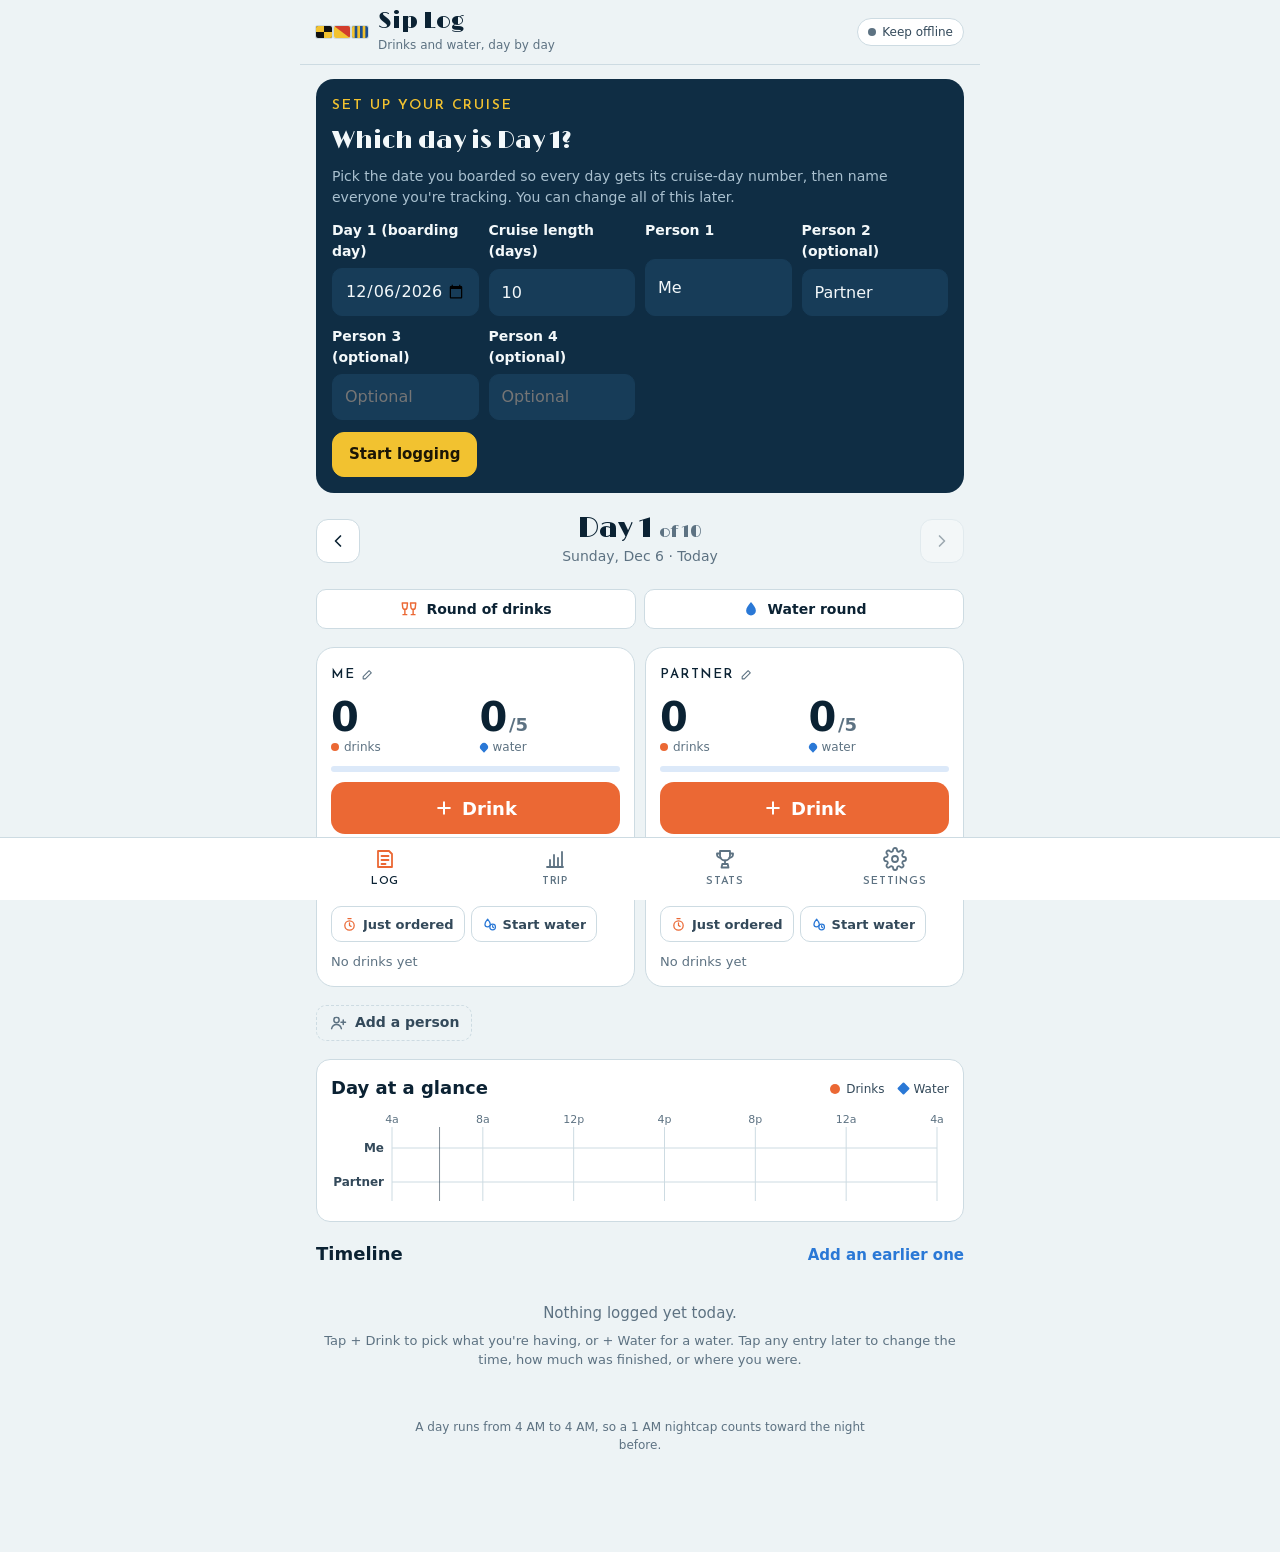
==== commit 1c7569a5: "Sip Log: two drinks at once - A Sipping now card lists every drink and water in progress, for   ever" ====
--- a/Sip-Log.html
+++ b/Sip-Log.html
@@ -160,8 +160,6 @@
 .tile.compact .big svg { width: 15px; height: 15px; }
 .tile.compact .mini { padding: 4px 8px; }
 .tile.compact .lastline, .tile.compact .nudge { font-size: 12px; }
-.tile.compact .sipping { padding: 8px; }
-.tile.compact .sipping p { font-size: 13px; }
 .figs { display: grid; grid-template-columns: repeat(2, minmax(0, 1fr)); gap: 8px; }
 .fig { display: grid; gap: 0; min-width: 0; }
 .fig .v { font-size: 40px; font-weight: 700; line-height: 1.05; letter-spacing: -.01em; }
@@ -186,20 +184,22 @@
 .mini span { overflow: hidden; text-overflow: ellipsis; white-space: nowrap; }
 .mini svg { width: 15px; height: 15px; flex: none; }
 .lastline { font-size: 13px; color: var(--muted); }
-.sipping { border-radius: 12px; padding: 10px; background: var(--drink-soft); display: grid; gap: 8px; }
-.sipping p { font-size: 14px; }
-.sipping b { font-weight: 700; }
-.sipping .btn { background: var(--surface); border-color: var(--drink); min-height: 40px; }
-.sipping.w { background: var(--water-soft); }
-.sipping.w .btn { border-color: var(--water); }
-.sipping .fin { width: 100%; }
-.partrow { display: grid; gap: 4px; }
-.partrow .cap { font-size: 12px; color: var(--ink-2); }
-.g3 { display: grid; grid-template-columns: repeat(3, minmax(0, 1fr)); gap: 6px; }
-.g3 button { min-height: 36px; border-radius: 10px; border: 1px solid var(--line); background: var(--surface); color: var(--ink); font-size: 16px; font-weight: 700; padding: 0; }
-.sipping .g3 button { border-color: var(--drink-soft); }
 .mini[data-act="start-drink"] svg { color: var(--drink); }
 .mini.w svg { color: var(--water); }
+.sipcard { gap: 4px; }
+.siplist { list-style: none; margin: 0; padding: 0; display: grid; }
+.siprow { display: flex; flex-wrap: wrap; align-items: center; gap: 6px 10px; padding: 8px 0; border-bottom: 1px solid var(--line); }
+.siprow:last-child { border-bottom: 0; }
+.sip-main { flex: 1 1 150px; min-width: 0; display: flex; align-items: flex-start; gap: 8px; border: 0; background: none; padding: 4px 0; text-align: left; }
+.sip-txt { display: grid; gap: 1px; min-width: 0; }
+.sip-txt b { font-size: 15px; line-height: 1.3; overflow-wrap: anywhere; }
+.sip-txt > span { font-size: 13px; color: var(--muted); }
+.sip-btns { display: flex; gap: 6px; margin-left: auto; }
+.sip-btns button { min-width: 42px; min-height: 42px; border-radius: 10px; border: 1px solid var(--line); background: var(--surface); color: var(--ink); font-size: 17px; font-weight: 700; padding: 0 8px; }
+.sip-btns .sip-done { display: inline-flex; align-items: center; gap: 5px; font-size: 14px; border: 1.5px solid var(--drink); padding: 0 12px; }
+.sip-done svg { width: 16px; height: 16px; color: var(--drink); }
+.siprow.w .sip-done { border-color: var(--water); }
+.siprow.w .sip-done svg { color: var(--water); }
 .nudge { font-size: 13px; border-radius: 10px; padding: 8px 10px; background: var(--water-soft); color: var(--ink); }
 
 /* glance strip */
@@ -320,6 +320,8 @@
 .pick.plain .pk-n { color: var(--ink-2); font-weight: 500; }
 .pick.add .pk-n { color: var(--drink); }
 .heart { color: var(--drink); }
+.pk-hint { font-size: 14px; border-radius: 10px; padding: 8px 10px; background: var(--drink-soft); color: var(--ink); }
+.pk-badge { font-size: 11px; font-weight: 700; color: var(--bg); background: var(--ink); border-radius: 6px; padding: 1px 6px; margin-left: 4px; }
 .sugg { display: grid; border: 1px solid var(--line); border-radius: 10px; overflow: hidden; background: var(--surface); }
 .sugg button { border: 0; border-bottom: 1px solid var(--line); background: none; text-align: left; padding: 10px 12px; display: flex; justify-content: space-between; gap: 10px; font-size: 15px; }
 .sugg button:last-child { border-bottom: 0; }
@@ -1125,6 +1127,7 @@
     </div>
     ${isToday ? '' : '<button class="btn small back-today" type="button" data-act="today">Back to today</button>'}
     ${isToday && vis.length >= 2 ? `<div class="roundbar" role="group" aria-label="Log for several people at once"><button class="btn small" type="button" data-act="round" data-kind="drink">${I.cheers}Round of drinks</button><button class="btn small" type="button" data-act="round" data-kind="water">${I.water}Water round</button></div>` : ''}
+    ${isToday ? sippingHTML() : ''}
     <div class="people ${compact ? 'compact' : ''}">${vis.map(p => tileHTML(p, byPerson(list, p), isToday, k, compact)).join('')}</div>
     ${canAdd() ? `<button class="btn small addp" type="button" data-act="person-new">${I.person}Add a person</button>` : ''}
     <section class="card" aria-label="Day at a glance">
@@ -1153,19 +1156,32 @@
     </div>`;
   }
 
-  // something still being sipped: one tap if it's all gone, or say how much was finished
-  function sipBox(e) {
-    const isW = e.kind === 'water';
-    return `<div class="sipping ${isW ? 'w' : ''}">
-      <p>Sipping <b>${esc(isW ? 'water' : (e.name || 'a drink'))}</b> · <span data-dur="${e.start || e.t}">${fmtDur((Date.now() - (e.start || e.t)) / 60000)}</span></p>
-      <button class="btn small fin" type="button" data-act="finish" data-id="${e.id}" data-part="1">${I.check}Finished</button>
-      <div class="partrow" role="group" aria-label="Only finished part of it"><span class="cap">Only part of it?</span><div class="g3">${PARTS.slice(1).map(([v, l]) => `<button type="button" data-act="finish" data-id="${e.id}" data-part="${v}" aria-label="Finished ${l} of it">${l}</button>`).join('')}</div></div>
-    </div>`;
+  // everything still being sipped, by everyone: two drinks at once each get their own row and buttons
+  function sippingHTML() {
+    const list = E.filter(e => e.open).sort((a, b) => (a.start || a.t) - (b.start || b.t));
+    if (!list.length) return '';
+    const showWho = visibleIdx().length > 1 || shownIn(list).length > 1;
+    return `<section class="card sipcard" aria-label="Sipping now">
+      <div class="section-head"><h2>Sipping now</h2><span class="muted small">Done when it's empty, or how much was finished</span></div>
+      <ul class="siplist">${list.map(e => {
+        const isW = e.kind === 'water', name = isW ? 'Water' : (e.name || 'Drink'), since = e.start || e.t;
+        const old = Date.now() - since > 6 * 3600e3;
+        return `<li class="siprow ${isW ? 'w' : ''}">
+          <button class="sip-main" type="button" data-act="edit" data-id="${e.id}" aria-label="Edit ${esc(name)}">
+            <span class="tl-ico ${isW ? 'water' : 'drink'}" aria-hidden="true">${isW ? I.water : I.drink}</span>
+            <span class="sip-txt"><b>${esc(name)}</b><span>${showWho ? `${esc(labelOf(e.p || 0))} · ` : ''}${old ? `since ${esc(dateLabel(dayKey(since), { weekday: 'short' }))} ${fmtTime(since)}` : `<span data-dur="${since}">${fmtDur((Date.now() - since) / 60000)}</span>`}</span></span>
+          </button>
+          <span class="sip-btns" role="group" aria-label="How much of the ${esc(name)} was finished">
+            <button class="sip-done" type="button" data-act="finish" data-id="${e.id}" data-part="1" aria-label="Finished all of the ${esc(name)}">${I.check}Done</button>${PARTS.slice(1).map(([v, l]) => `<button type="button" data-act="finish" data-id="${e.id}" data-part="${v}" aria-label="Finished ${l} of the ${esc(name)}">${l}</button>`).join('')}
+          </span>
+        </li>`;
+      }).join('')}</ul>
+    </section>`;
   }
   function tileHTML(p, list, isToday, k, compact) {
     const st = stats(list);
     const goal = +S.waterGoal || 0, lim = +S.limit || 0;
-    const open = st.open[st.open.length - 1], openW = st.openW[st.openW.length - 1];
+    const going = st.open.length + st.openW.length;
     const ln = isToday ? lastNamed(p) : null;
     const nameBtn = `<button class="namebtn" type="button" data-act="person-edit" data-p="${p}" aria-label="Rename ${esc(nameOf(p))}"><span class="nm">${esc(labelOf(p))}</span><span class="pen" aria-hidden="true">${I.pencil}</span></button>`;
     const actions = isToday
@@ -1186,10 +1202,12 @@
       </div>
       ${lim ? `<div class="meter drinkm ${st.drinks > lim ? 'over' : ''}" role="img" aria-label="${fmtQ(st.drinks)} of ${lim} drinks"><i style="width:${Math.min(100, st.drinks / lim * 100)}%"></i></div>` : ''}
       ${goal ? `<div class="meter" role="img" aria-label="${fmtQ(st.waters)} of ${goal} waters"><i style="width:${Math.min(100, st.waters / goal * 100)}%"></i></div>` : ''}
-      ${open ? sipBox(open) : ''}
-      ${openW ? sipBox(openW) : ''}
       ${actions}
-      <p class="lastline">${st.last ? `Last drink ${fmtTime(st.last.t)}${isToday ? ` · <span data-ago="${st.last.t}">${ago(st.last.t)}</span>` : ''}` : 'No drinks yet'}${st.pace ? ` · one every ${fmtDur(st.pace)}` : ''}</p>
+      <p class="lastline">${[
+        st.last ? `Last drink ${fmtTime(st.last.t)}${isToday ? ` · <span data-ago="${st.last.t}">${ago(st.last.t)}</span>` : ''}` : (isToday && going ? '' : 'No drinks yet'),
+        st.pace ? `one every ${fmtDur(st.pace)}` : '',
+        isToday && going ? `<b>${going} in progress</b>` : ''
+      ].filter(Boolean).join(' · ')}</p>
       ${isToday && st.drinks - st.waters >= 2 ? `<p class="nudge">${fmtQ(st.drinks - st.waters)} drinks ahead of water. Time for a bottle?</p>` : ''}
     </div>`;
   }
@@ -1353,11 +1371,11 @@
   }
   function startWater(p) {
     const now = Date.now();
-    addEntries([newWater(p, now, { start: now, open: true })], `Water started for ${nameOf(p)}. Tap Finished when it's done.`);
+    addEntries([newWater(p, now, { start: now, open: true })], `Water started for ${nameOf(p)}. Tap Done under Sipping now when it's finished.`);
   }
   function startDrink(p) {
     const now = Date.now();
-    addEntries([newDrink(p, { t: now, start: now, open: true })], `Timer started for ${nameOf(p)}. Tap Finished when it's done.`, true);
+    addEntries([newDrink(p, { t: now, start: now, open: true })], `Timer started for ${nameOf(p)}. Tap Done under Sipping now when it's finished.`, true);
   }
   function again(p, id) {
     const src = E.find(e => e.id === id); if (!src) return;
@@ -1388,7 +1406,7 @@
 
   // + Drink: pick from this person's past drinks, everyone's recent ones, or the recipe list
   function openPicker(p, mode) {
-    let part = 1;
+    let part = 1, count = 1, first = null;
     const hist = drinkHistory(p);
     const stdOf = h => +((h.mine || h.last).std) || stdFor(h.name) || 1.5;
     const el = openOverlay(`<div class="panel" role="dialog" aria-modal="true" aria-labelledby="pk-title">
@@ -1398,24 +1416,27 @@
       <div class="pk-list" id="pk-list"></div>
     </div>`);
     const top = $('#pk-top', el), list = $('#pk-list', el), input = $('#pk-q', el);
-    const row = (name, std, meta, fav) => `<button class="pick" type="button" data-pk="pick" data-name="${esc(name)}" data-std="${std}"><span class="pk-n">${fav ? '<span class="heart" aria-label="favorite">♥</span> ' : ''}${esc(name)}</span><span class="pk-m">${esc(meta)}</span></button>`;
+    const firstBadge = name => (first && norm(first.name) === norm(name) ? '<span class="pk-badge">1st</span>' : '');
+    const row = (name, std, meta, fav) => `<button class="pick" type="button" data-pk="pick" data-name="${esc(name)}" data-std="${std}"><span class="pk-n">${fav ? '<span class="heart" aria-label="favorite">♥</span> ' : ''}${esc(name)}${firstBadge(name)}</span><span class="pk-m">${esc(meta)}</span></button>`;
     const drawTop = () => {
       top.innerHTML = `<div class="seg wide" role="group" aria-label="Status"><button type="button" data-pk="mode" data-v="done" aria-pressed="${mode === 'done'}">Finished it</button><button type="button" data-pk="mode" data-v="open" aria-pressed="${mode === 'open'}">Just ordered</button></div>
+        <div class="field"><span>How many?</span><div class="chips" role="group" aria-label="How many drinks"><button class="chip" type="button" data-pk="count" data-v="1" aria-pressed="${count === 1}">One</button><button class="chip" type="button" data-pk="count" data-v="2" aria-pressed="${count === 2}">Two at once</button></div></div>
+        ${count === 2 ? `<p class="pk-hint" aria-live="polite">${first ? `First: <b>${esc(first.name || 'a drink, no name')}</b>. Now pick the second one. Tap it again for two of the same.` : 'Pick the first drink, then the second. Tap the same one twice for two of it.'}</p>` : ''}
         ${mode === 'done'
           ? `<div class="field"><span>How much did ${esc(nameOf(p))} finish?</span><div class="chips" role="group" aria-label="How much was finished">${PARTS.map(([v, l]) => `<button class="chip ${v < 1 ? 'frac' : ''}" type="button" data-pk="part" data-v="${v}" aria-pressed="${part === v}" aria-label="${v === 1 ? 'All of it' : l + ' of it'}">${v === 1 ? 'All of it' : l}</button>`).join('')}</div></div>`
-          : `<p class="muted small">Starts a timer. Tap Finished on ${esc(nameOf(p))}'s counter when it's done, or say how much was left.</p>`}`;
+          : `<p class="muted small">Starts a timer. When it's finished, tap Done under Sipping now, or how much was had.</p>`}`;
     };
     const drawList = () => {
       const typed = input.value.trim(), q = norm(typed);
       let h = '';
       if (!q) {
-        h += `<button class="pick plain" type="button" data-pk="plain"><span class="pk-n">${I.drink}Just a drink, no name</span><span class="pk-m">add it later</span></button>`;
+        h += `<button class="pick plain" type="button" data-pk="plain"><span class="pk-n">${I.drink}Just a drink, no name${first && !first.name ? '<span class="pk-badge">1st</span>' : ''}</span><span class="pk-m">add it later</span></button>`;
         const own = hist.filter(x => x.mine).slice(0, 8), others = hist.filter(x => !x.mine).slice(0, 8);
         if (own.length) h += `<p class="pk-h">${esc(nameOf(p))}'s drinks</p>` + own.map(x => row(x.name, stdOf(x), `×${x.count} · ${whenAgo(x.mine.t)}`, x.fav)).join('');
         if (others.length) h += `<p class="pk-h">Others have had</p>` + others.map(x => row(x.name, stdOf(x), `${nameOf(x.last.p || 0)} · ${whenAgo(x.last.t)}`, x.fav)).join('');
         if (hist.length < 4) {
           const seen = new Set(hist.map(x => norm(x.name)));
-          const pop = POPULAR.filter(n => !seen.has(norm(n)) && catalogByName.has(norm(n))).slice(0, 8);
+          const pop = POPULAR.filter(n => !seen.has(norm(n)) && catalogByName.has(norm(n)));
           if (pop.length) h += `<p class="pk-h">Cruise favorites</p>` + pop.map(n => row(catalogByName.get(norm(n)).name, stdFor(n), `≈${fmt1(stdFor(n))} std`, false)).join('');
         }
       } else {
@@ -1429,25 +1450,35 @@
       }
       list.innerHTML = h;
     };
-    const commit = (name, std) => {
+    const commit = picks => {
       const now = Date.now();
       const st = stats(byPerson(forDay(curKey()), p));
-      const e = mode === 'open'
-        ? newDrink(p, { t: now, start: now, open: true, name, std })
-        : newDrink(p, Object.assign({ name, std }, part < 1 ? { part } : {}));
+      const items = picks.map(x => mode === 'open'
+        ? newDrink(p, { t: now, start: now, open: true, name: x.name, std: x.std })
+        : newDrink(p, Object.assign({ name: x.name, std: x.std }, part < 1 ? { part } : {})));
       closeTop();
-      addEntries([e], mode === 'open'
-        ? `Timer started: ${name || 'a drink'} for ${nameOf(p)}`
-        : `${name || 'Drink'}${part < 1 ? ` (${partWord(part)})` : ''} for ${nameOf(p)} · drink ${st.orders + 1} today`, 'edit');
+      const two = items.length > 1;
+      const label = !two ? (picks[0].name || (mode === 'open' ? 'a drink' : 'Drink'))
+        : !picks[0].name && !picks[1].name ? '2 drinks'
+        : norm(picks[0].name) === norm(picks[1].name) ? `2 × ${picks[0].name}`
+        : `${picks[0].name || 'a drink'} + ${picks[1].name || 'a drink'}`;
+      addEntries(items, mode === 'open'
+        ? `Timer${two ? 's' : ''} started: ${label} for ${nameOf(p)}`
+        : `${label}${part < 1 ? ` (${partWord(part)}${two ? ' each' : ''})` : ''} for ${nameOf(p)} · drink${two ? `s ${st.orders + 1}–${st.orders + 2}` : ` ${st.orders + 1}`} today`, two ? null : 'edit');
+    };
+    const choose = (name, std) => {
+      if (count === 2 && !first) { first = { name, std }; input.value = ''; drawTop(); drawList(); return; }
+      commit(count === 2 ? [first, { name, std }] : [{ name, std }]);
     };
     el.addEventListener('click', ev => {
       const b = ev.target.closest('[data-pk]'); if (!b) return;
       const a = b.dataset.pk;
       if (a === 'mode') { mode = b.dataset.v; drawTop(); }
+      else if (a === 'count') { count = +b.dataset.v; first = null; drawTop(); drawList(); }
       else if (a === 'part') { part = +b.dataset.v; drawTop(); }
-      else if (a === 'pick') commit(b.dataset.name, +b.dataset.std || stdFor(b.dataset.name) || 1.5);
-      else if (a === 'plain') commit('', 1.5);
-      else if (a === 'typed') { const n = input.value.trim(); if (n) commit(n, stdFor(n) || 1.5); }
+      else if (a === 'pick') choose(b.dataset.name, +b.dataset.std || stdFor(b.dataset.name) || 1.5);
+      else if (a === 'plain') choose('', 1.5);
+      else if (a === 'typed') { const n = input.value.trim(); if (n) choose(n, stdFor(n) || 1.5); }
     });
     input.addEventListener('input', drawList);
     input.addEventListener('keydown', ev => {
@@ -1455,7 +1486,7 @@
       ev.preventDefault();
       const n = input.value.trim(); if (!n) return;
       const known = hist.find(x => norm(x.name) === norm(n));
-      commit(known ? known.name : n, known ? stdOf(known) : (stdFor(n) || 1.5));
+      choose(known ? known.name : n, known ? stdOf(known) : (stdFor(n) || 1.5));
     });
     drawTop();
     drawList();
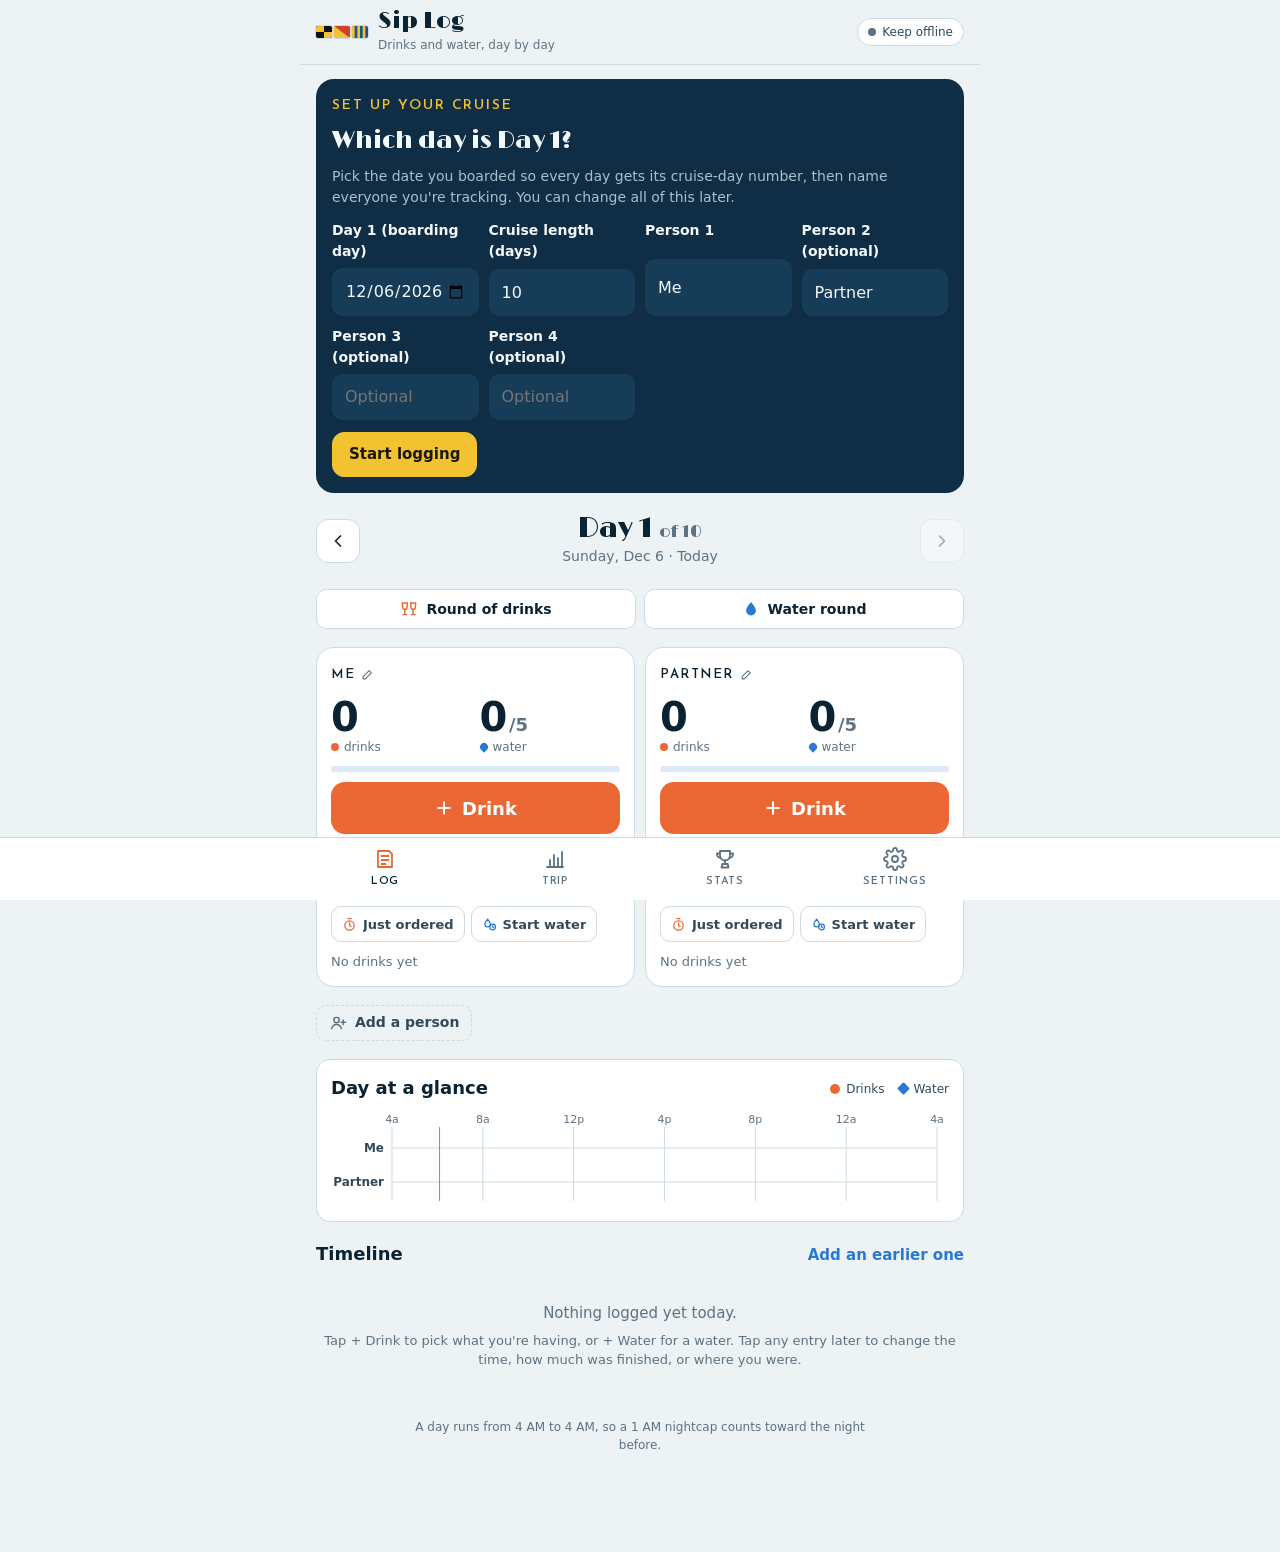
==== commit 69ff6750: "Sip Log: both drinks in progress stay visible; updates load by themselves - Two at once now starts b" ====
--- a/Sip-Log.html
+++ b/Sip-Log.html
@@ -858,7 +858,7 @@
 Creamsicle Shot|0.4
 Aguardiente|0.5
 </script>
-<script>window.SIPLOG_URL = "https://porkupine0.github.io/sip-log/";</script>
+<script>window.SIPLOG_URL = "https://porkupine0.github.io/sip-log/"; window.SIPLOG_BUILD = "2026-10-02T19:02:51.270Z";</script>
 <script>
 /* Sip Log: drink and water counter with a day-by-day timeline. Runs fully offline. */
 (function () {
@@ -869,6 +869,7 @@
   const norm = s => String(s).toLowerCase().normalize('NFD').replace(/[̀-ͯ]/g, '').replace(/['’]/g, '').trim();
   const pad = n => String(n).padStart(2, '0');
   const SITE = window.SIPLOG_URL || '';
+  const BUILD_LABEL = (() => { const b = window.SIPLOG_BUILD; const d = b ? new Date(b) : null; return d && !isNaN(d) ? d.toLocaleString(undefined, { month: 'short', day: 'numeric', hour: 'numeric', minute: '2-digit' }) : 'this copy'; })();
   const RECIPES_URL = 'https://porkupine0.github.io/sip-and-sail/';
 
   // Drink names from the Sip & Sail catalog ("name|standard drinks")
@@ -1057,7 +1058,7 @@
     const e = stack.pop(); if (!e) return null;
     e.el.remove();
     if (e.onClose) e.onClose();
-    if (!stack.length) document.body.style.overflow = '';
+    if (!stack.length) { document.body.style.overflow = ''; if (updatePending) setTimeout(reloadForUpdate, 400); }
     return e;
   }
   function closeTop() { const e = removeTop(); if (e && e.pushed) { ignorePop++; try { history.back(); } catch (err) { ignorePop--; } } }
@@ -1158,7 +1159,7 @@
 
   // everything still being sipped, by everyone: two drinks at once each get their own row and buttons
   function sippingHTML() {
-    const list = E.filter(e => e.open).sort((a, b) => (a.start || a.t) - (b.start || b.t));
+    const list = E.filter(e => e.open).sort((a, b) => (a.p || 0) - (b.p || 0) || (a.start || a.t) - (b.start || b.t));
     if (!list.length) return '';
     const showWho = visibleIdx().length > 1 || shownIn(list).length > 1;
     return `<section class="card sipcard" aria-label="Sipping now">
@@ -1181,7 +1182,7 @@
   function tileHTML(p, list, isToday, k, compact) {
     const st = stats(list);
     const goal = +S.waterGoal || 0, lim = +S.limit || 0;
-    const going = st.open.length + st.openW.length;
+    const going = st.open.concat(st.openW).map(e => (e.kind === 'water' ? 'water' : e.name || 'a drink'));
     const ln = isToday ? lastNamed(p) : null;
     const nameBtn = `<button class="namebtn" type="button" data-act="person-edit" data-p="${p}" aria-label="Rename ${esc(nameOf(p))}"><span class="nm">${esc(labelOf(p))}</span><span class="pen" aria-hidden="true">${I.pencil}</span></button>`;
     const actions = isToday
@@ -1204,9 +1205,9 @@
       ${goal ? `<div class="meter" role="img" aria-label="${fmtQ(st.waters)} of ${goal} waters"><i style="width:${Math.min(100, st.waters / goal * 100)}%"></i></div>` : ''}
       ${actions}
       <p class="lastline">${[
-        st.last ? `Last drink ${fmtTime(st.last.t)}${isToday ? ` · <span data-ago="${st.last.t}">${ago(st.last.t)}</span>` : ''}` : (isToday && going ? '' : 'No drinks yet'),
+        st.last ? `Last drink ${fmtTime(st.last.t)}${isToday ? ` · <span data-ago="${st.last.t}">${ago(st.last.t)}</span>` : ''}` : (isToday && going.length ? '' : 'No drinks yet'),
         st.pace ? `one every ${fmtDur(st.pace)}` : '',
-        isToday && going ? `<b>${going} in progress</b>` : ''
+        isToday && going.length ? `<b>Sipping ${esc(joinNames(going))}</b>` : ''
       ].filter(Boolean).join(' · ')}</p>
       ${isToday && st.drinks - st.waters >= 2 ? `<p class="nudge">${fmtQ(st.drinks - st.waters)} drinks ahead of water. Time for a bottle?</p>` : ''}
     </div>`;
@@ -1421,7 +1422,7 @@
     const drawTop = () => {
       top.innerHTML = `<div class="seg wide" role="group" aria-label="Status"><button type="button" data-pk="mode" data-v="done" aria-pressed="${mode === 'done'}">Finished it</button><button type="button" data-pk="mode" data-v="open" aria-pressed="${mode === 'open'}">Just ordered</button></div>
         <div class="field"><span>How many?</span><div class="chips" role="group" aria-label="How many drinks"><button class="chip" type="button" data-pk="count" data-v="1" aria-pressed="${count === 1}">One</button><button class="chip" type="button" data-pk="count" data-v="2" aria-pressed="${count === 2}">Two at once</button></div></div>
-        ${count === 2 ? `<p class="pk-hint" aria-live="polite">${first ? `First: <b>${esc(first.name || 'a drink, no name')}</b>. Now pick the second one. Tap it again for two of the same.` : 'Pick the first drink, then the second. Tap the same one twice for two of it.'}</p>` : ''}
+        ${count === 2 ? `<p class="pk-hint" aria-live="polite">${first ? `First: <b>${esc(first.name || 'a drink, no name')}</b>. Now pick the second one. Tap it again for two of the same.` : `Pick the first drink, then the second. Tap the same one twice for two of it.${mode === 'open' ? ' Both show under Sipping now, so you can finish them one at a time.' : ''}`}</p>` : ''}
         ${mode === 'done'
           ? `<div class="field"><span>How much did ${esc(nameOf(p))} finish?</span><div class="chips" role="group" aria-label="How much was finished">${PARTS.map(([v, l]) => `<button class="chip ${v < 1 ? 'frac' : ''}" type="button" data-pk="part" data-v="${v}" aria-pressed="${part === v}" aria-label="${v === 1 ? 'All of it' : l + ' of it'}">${v === 1 ? 'All of it' : l}</button>`).join('')}</div></div>`
           : `<p class="muted small">Starts a timer. When it's finished, tap Done under Sipping now, or how much was had.</p>`}`;
@@ -1474,7 +1475,7 @@
       const b = ev.target.closest('[data-pk]'); if (!b) return;
       const a = b.dataset.pk;
       if (a === 'mode') { mode = b.dataset.v; drawTop(); }
-      else if (a === 'count') { count = +b.dataset.v; first = null; drawTop(); drawList(); }
+      else if (a === 'count') { count = +b.dataset.v; first = null; if (count === 2) mode = 'open'; drawTop(); drawList(); }
       else if (a === 'part') { part = +b.dataset.v; drawTop(); }
       else if (a === 'pick') choose(b.dataset.name, +b.dataset.std || stdFor(b.dataset.name) || 1.5);
       else if (a === 'plain') choose('', 1.5);
@@ -2064,6 +2065,7 @@
           <p><b>iPhone:</b> open ${SITE ? 'the link' : 'the Sip Log link'} in Safari, tap Share, then Add to Home Screen. Open it once while online; after that it works in airplane mode. Always use the Home Screen icon, because it keeps its own saved log separate from Safari.</p>
           <p><b>Android:</b> open the link in Chrome, tap ⋮, then Install app. The downloaded .html file also works offline in Chrome.</p>
           <p class="muted small">Looking for drink recipes? <a href="${RECIPES_URL}" target="_blank" rel="noopener">Sip &amp; Sail</a> has 530 of them (opens online).</p>
+          <div class="btn-row" style="align-items:center"><button class="btn small" type="button" data-act="check-update">Check for an update</button><span class="muted small">Version: ${esc(BUILD_LABEL)}</span></div>
         </section>
       </div>
       <p class="foot">Sip Log keeps a record, not medical advice. Standard drinks are estimates (0.6 oz of alcohol each).</p>`;
@@ -2195,6 +2197,11 @@
       E = []; saveE(); t.textContent = 'Cleared'; toast('All entries cleared');
     },
     'copy-site': () => copyText(SITE, 'Link copied'),
+    'check-update': () => {
+      if (!swReg) { toast('Updates come from the web link. Open Sip Log from your Home Screen while online.'); return; }
+      toast('Checking for an update…');
+      checkForUpdate(true).then(found => { if (!found) setTimeout(() => { if (!updatePending) toast(navigator.onLine === false ? 'You\'re offline. Try again with internet.' : 'You have the newest version.'); }, 1200); });
+    },
     'offline-help': () => { go('settings'); setTimeout(() => { const o = $('#offline'); if (o) o.scrollIntoView({ block: 'start' }); }, 30); }
   };
   document.addEventListener('click', e => {
@@ -2243,16 +2250,37 @@
     el.className = 'status-pill ' + cls;
     el.querySelector('span').textContent = label;
   }
+  // a new version installs in the background; reload into it as soon as nothing is half-done on screen
+  let swReg = null, updatePending = false, lastCheck = 0;
+  function reloadForUpdate() {
+    const a = document.activeElement;
+    if (stack.length || (a && /^(INPUT|TEXTAREA|SELECT)$/.test(a.tagName))) { updatePending = true; return; }
+    try { sessionStorage.setItem('siplog.updated', '1'); } catch (e) { /* ignore */ }
+    location.reload();
+  }
+  function checkForUpdate(force) {
+    if (!swReg || (!force && Date.now() - lastCheck < 5 * 60e3)) return Promise.resolve(false);
+    lastCheck = Date.now();
+    return swReg.update().then(() => !!(swReg.installing || swReg.waiting)).catch(() => false);
+  }
   function initOffline() {
     let framed = false;
     try { framed = window.top !== window.self; } catch (e) { framed = true; }
     if (location.protocol === 'file:') { setStatus('file'); return; }
     if (!framed && 'serviceWorker' in navigator && (location.protocol === 'https:' || location.hostname === 'localhost') && document.querySelector('link[rel="manifest"]')) {
-      setStatus(navigator.serviceWorker.controller ? 'ready' : 'saving');
+      const hadController = !!navigator.serviceWorker.controller;
+      setStatus(hadController ? 'ready' : 'saving');
+      navigator.serviceWorker.addEventListener('controllerchange', () => { if (hadController) reloadForUpdate(); });
       navigator.serviceWorker.register('sw.js').then(reg => {
+        swReg = reg; lastCheck = Date.now();
         if (reg.active) setStatus('ready');
         navigator.serviceWorker.ready.then(() => setStatus('ready'));
       }).catch(() => setStatus('online'));
+      // a Home Screen app resumed from the background doesn't reload, so look for a new version then too
+      document.addEventListener('visibilitychange', () => {
+        if (document.visibilityState !== 'visible') return;
+        if (updatePending) reloadForUpdate(); else checkForUpdate(false);
+      });
       return;
     }
     setStatus('online');
@@ -2263,6 +2291,7 @@
   applyTheme();
   go('log');
   initOffline();
+  try { if (sessionStorage.getItem('siplog.updated')) { sessionStorage.removeItem('siplog.updated'); setTimeout(() => toast('Sip Log updated to the newest version'), 500); } } catch (e) { /* ignore */ }
 })();
 
 </script>
